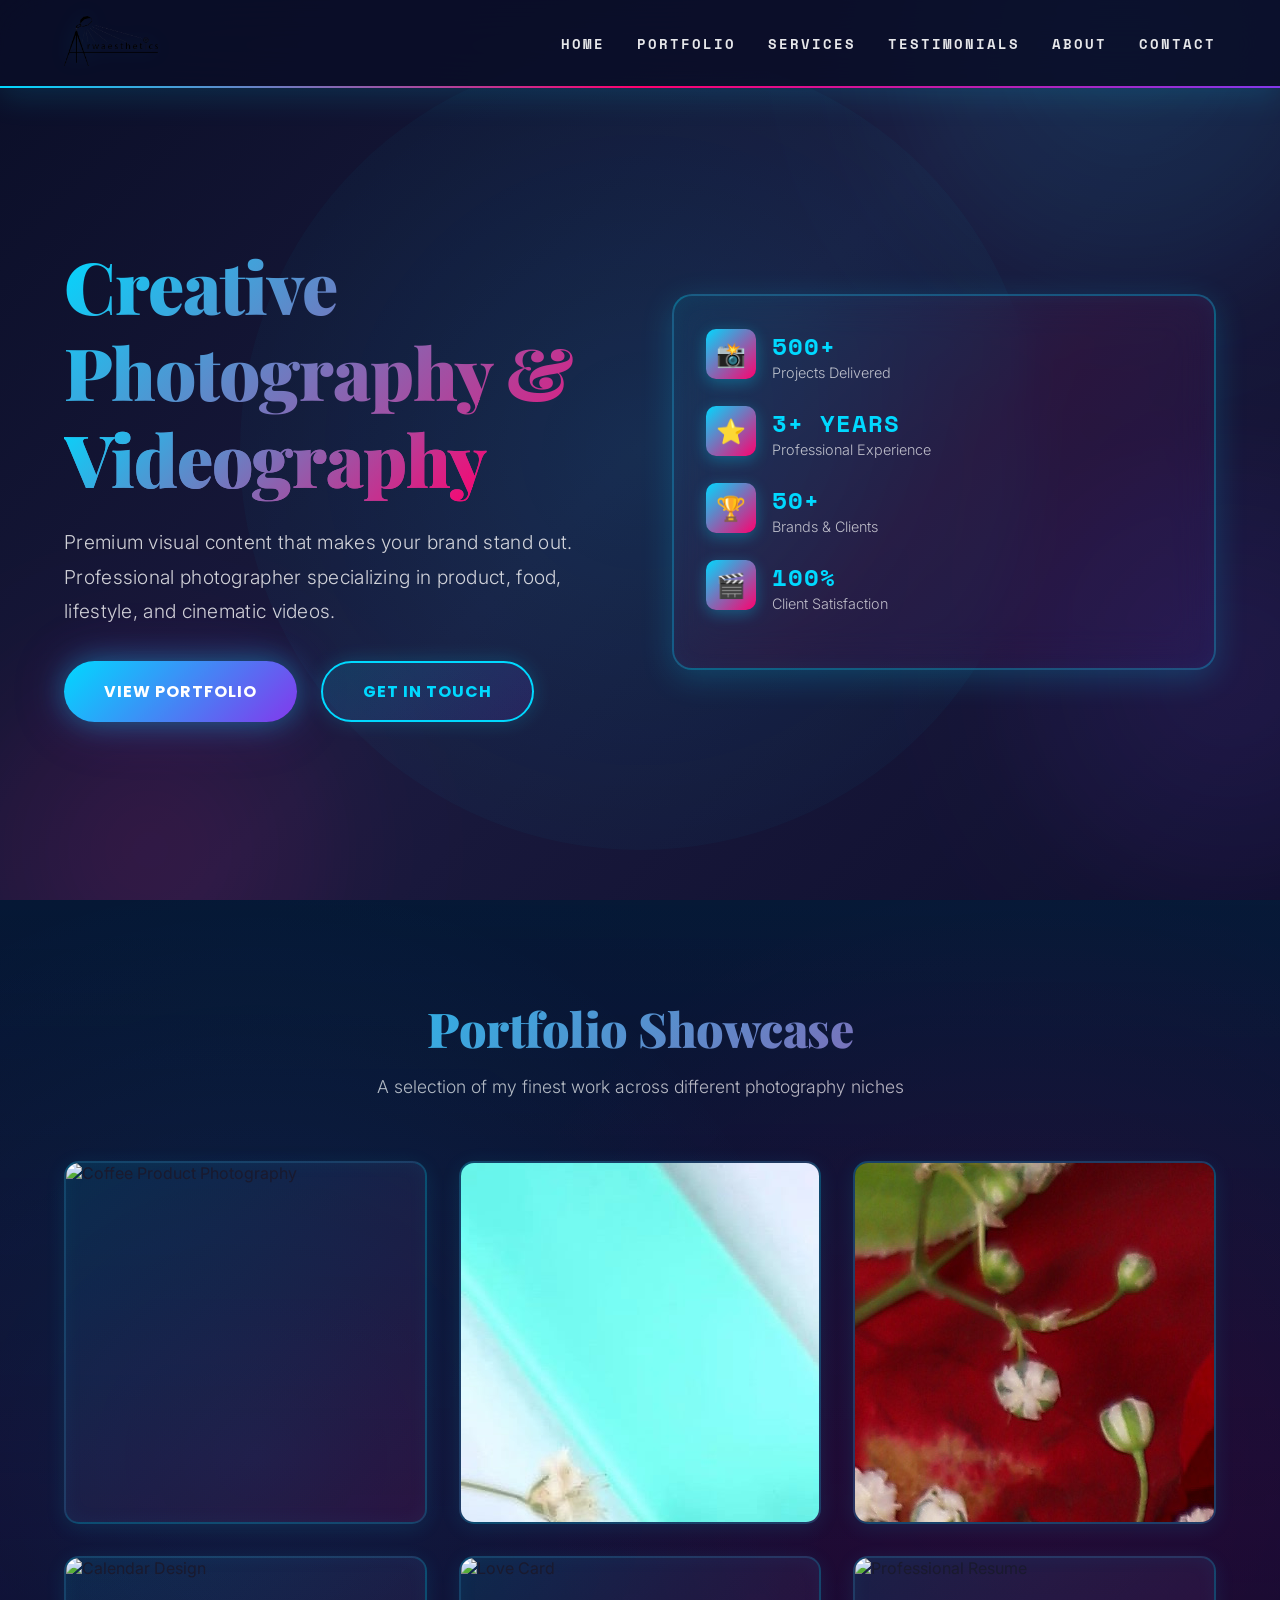
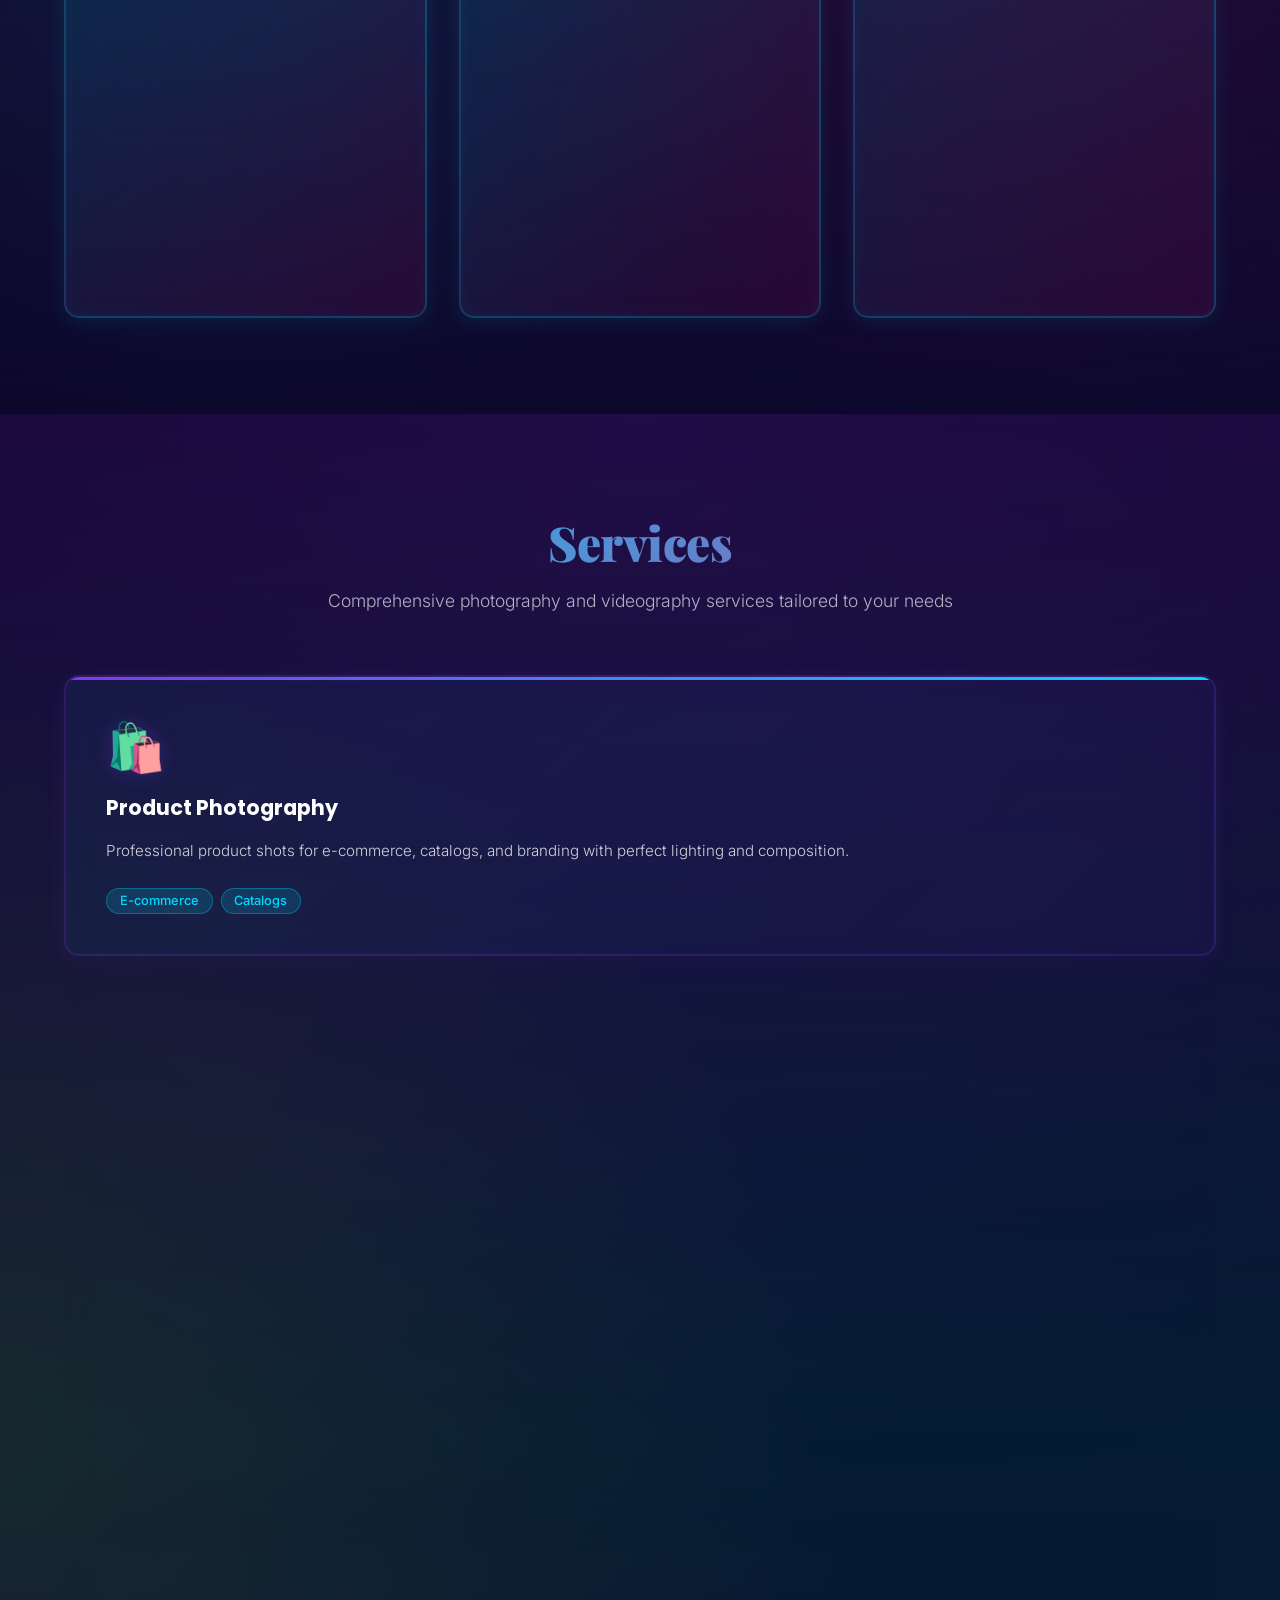
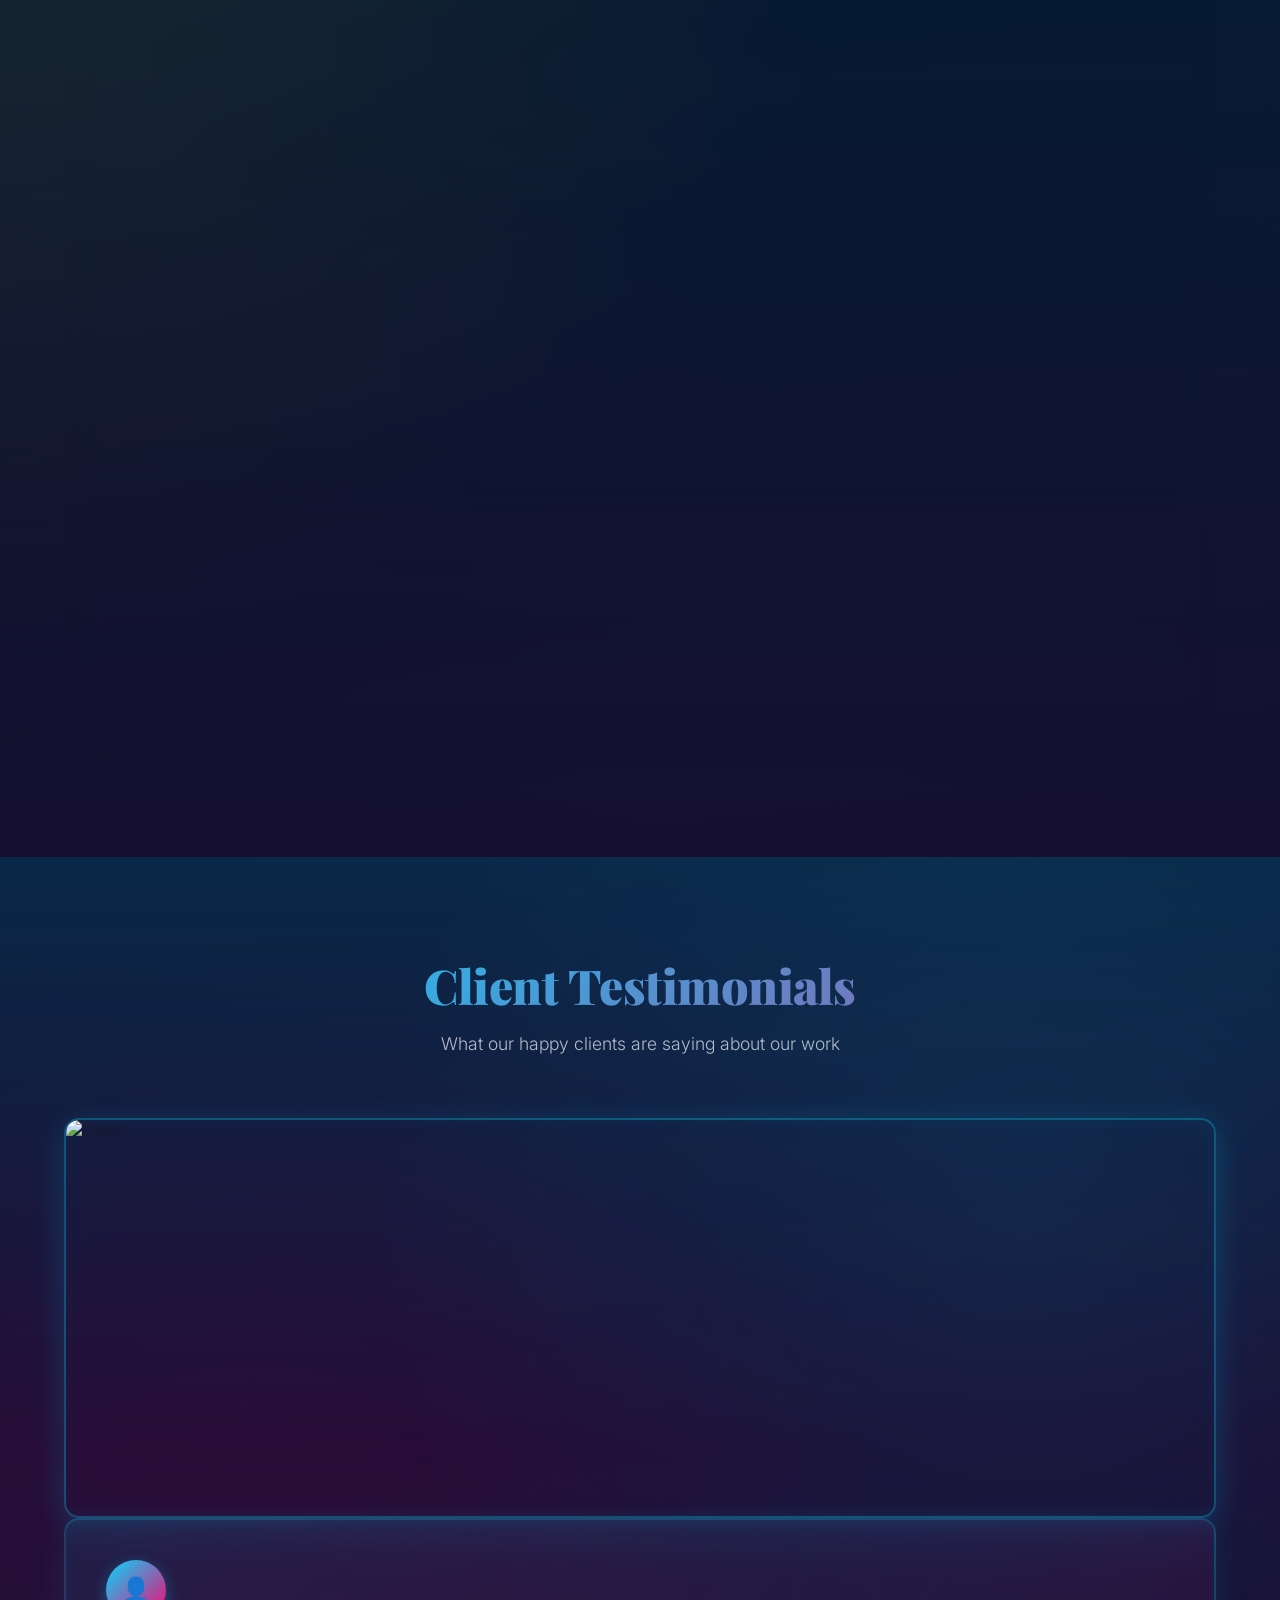
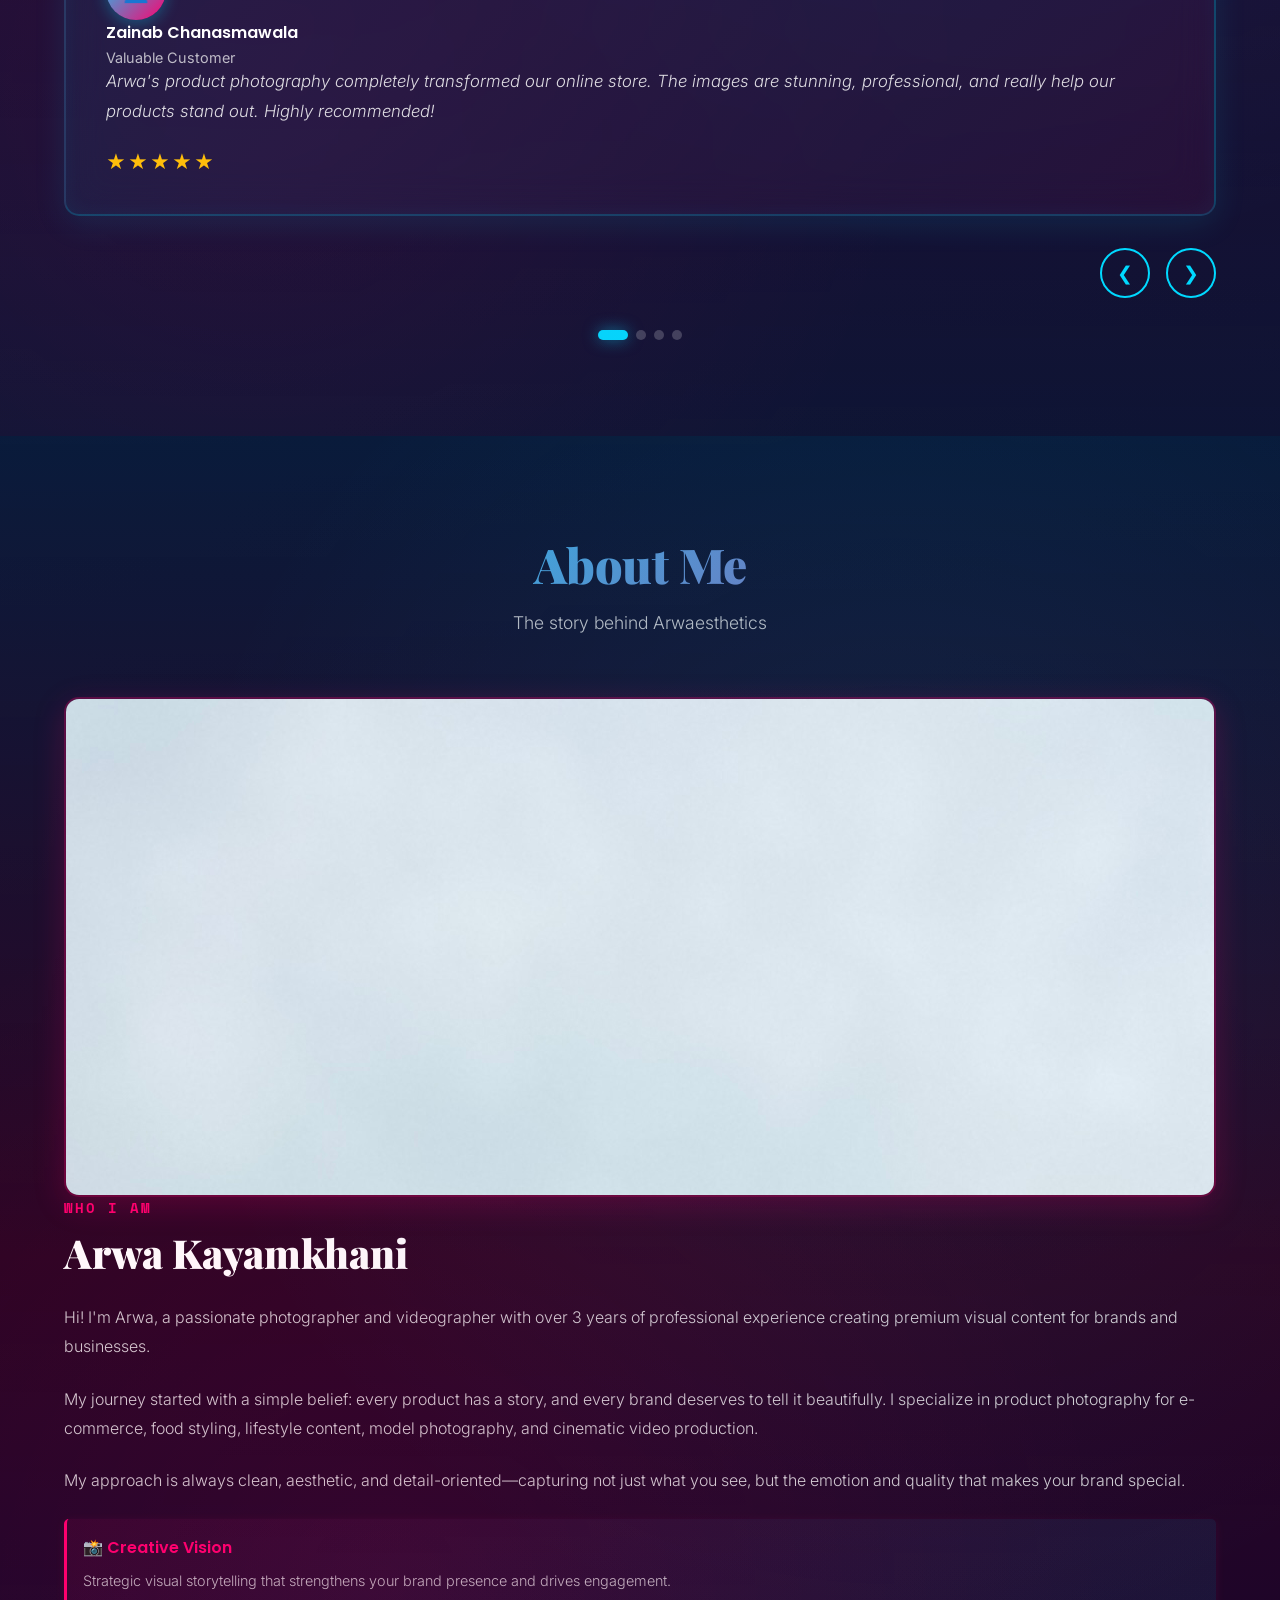
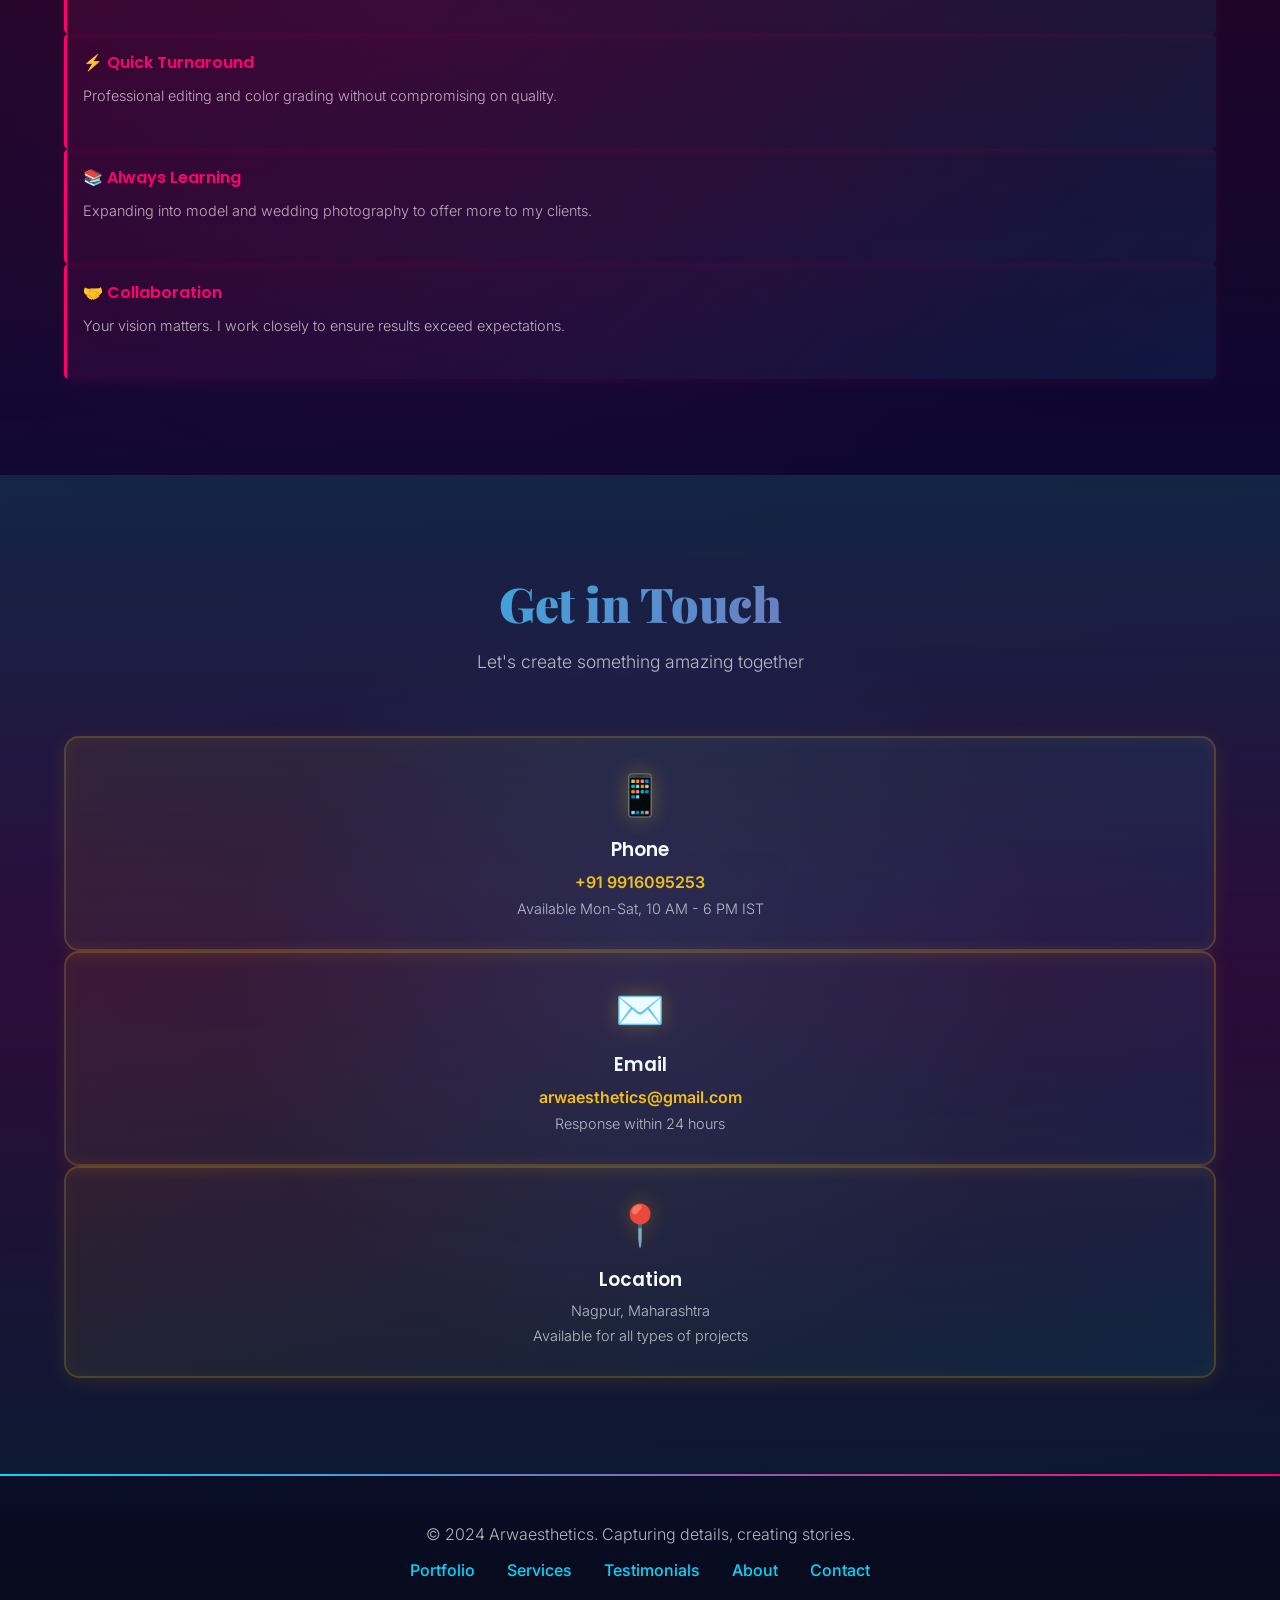
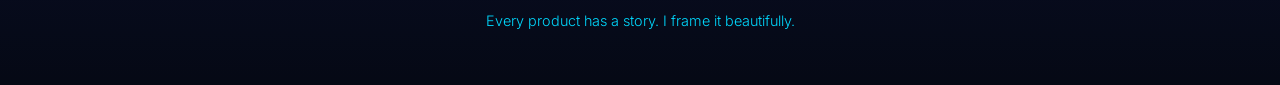
==== index.html @ 02ddb5a1 "new website" ====
<!DOCTYPE html>
<html lang="en">
<head>
    <meta charset="UTF-8">
    <meta name="viewport" content="width=device-width, initial-scale=1.0">
    <title>ARWAESTHETICS - Premium Photography & Videography</title>
    <style>
        @import url('https://fonts.googleapis.com/css2?family=Poppins:wght@300;400;600;700;800;900&family=Playfair+Display:wght@700;900&family=Space+Mono:wght@400;700&family=Inter:wght@300;400;600;700&display=swap');

        * {
            margin: 0;
            padding: 0;
            box-sizing: border-box;
        }

        :root {
            --primary: #00d9ff;
            --secondary: #ff006e;
            --tertiary: #8338ec;
            --accent: #ffbe0b;
            --light-bg: #f8f9fa;
            --light-bg-2: #ffffff;
            --light-border: #e0e0e0;
            --dark-text: #1a1a2e;
            --gray-text: #4a4a6a;
            --glass-light: rgba(255, 255, 255, 0.7);
        }

        body {
            font-family: 'Inter', sans-serif;
            background: linear-gradient(135deg, #0a0e27 0%, #1a1a3e 50%, #0f0f2e 100%);
            color: var(--dark-text);
            overflow-x: hidden;
            position: relative;
        }

        /* Animated Background */
        .animated-bg {
            position: fixed;
            top: 0;
            left: 0;
            width: 100%;
            height: 100%;
            z-index: -1;
            background: linear-gradient(135deg, #0a0e27 0%, #1a1a3e 50%, #0f0f2e 100%);
            overflow: hidden;
        }

        .bg-sphere {
            position: absolute;
            border-radius: 50%;
            opacity: 0.12;
            mix-blend-mode: screen;
            animation: float 25s ease-in-out infinite;
            filter: blur(40px);
        }

        .sphere-1 {
            width: 500px;
            height: 500px;
            top: -200px;
            right: -100px;
            background: radial-gradient(circle, #00d9ff, transparent);
            animation-delay: 0s;
            box-shadow: 0 0 60px rgba(0, 217, 255, 0.4);
        }

        .sphere-2 {
            width: 400px;
            height: 400px;
            bottom: -150px;
            left: -50px;
            background: radial-gradient(circle, #ff006e, transparent);
            animation-delay: 2s;
            box-shadow: 0 0 60px rgba(255, 0, 110, 0.4);
        }

        .sphere-3 {
            width: 450px;
            height: 450px;
            top: 50%;
            right: -175px;
            background: radial-gradient(circle, #8338ec, transparent);
            animation-delay: 4s;
            box-shadow: 0 0 60px rgba(131, 56, 236, 0.4);
        }

        @keyframes float {
            0%, 100% { transform: translate(0, 0) scale(1); }
            25% { transform: translate(50px, -50px) scale(1.1); }
            50% { transform: translate(0, 50px) scale(0.95); }
            75% { transform: translate(-50px, -50px) scale(1.05); }
        }

        /* Navigation */
        nav {
            position: fixed;
            top: 0;
            width: 100%;
            z-index: 1000;
            background: rgba(10, 14, 39, 0.85);
            backdrop-filter: blur(30px);
            border-bottom: 2px solid;
            border-image: linear-gradient(90deg, #00d9ff, #ff006e, #8338ec) 1;
            padding: 1rem 5%;
            display: flex;
            justify-content: space-between;
            align-items: center;
            animation: slideDown 0.8s ease-out;
            box-shadow: 0 8px 32px rgba(0, 217, 255, 0.15);
        }
            animation: slideDown 0.8s ease-out;
            box-shadow: 0 4px 20px rgba(0, 217, 255, 0.1);
        }

        @keyframes slideDown {
            from {
                transform: translateY(-100%);
                opacity: 0;
            }
            to {
                transform: translateY(0);
                opacity: 1;
            }
        }

        .logo img {
            height: 50px;
            cursor: pointer;
            transition: transform 0.3s, filter 0.3s;
            filter: drop-shadow(0 0 10px rgba(0, 217, 255, 0.2));
        }

        .logo img:hover {
            transform: scale(1.05) rotate(2deg);
            filter: drop-shadow(0 0 20px rgba(0, 217, 255, 0.4));
        }

        .nav-links {
            display: flex;
            gap: 2rem;
            list-style: none;
        }

        .nav-links a {
            color: rgba(255, 255, 255, 0.9);
            text-decoration: none;
            font-weight: 600;
            position: relative;
            cursor: pointer;
            transition: all 0.3s;
            text-transform: uppercase;
            font-size: 0.9rem;
            letter-spacing: 2px;
            font-family: 'Space Mono', monospace;
        }

        .nav-links a::before {
            content: '';
            position: absolute;
            bottom: -5px;
            left: 0;
            width: 0;
            height: 2px;
            background: linear-gradient(90deg, #00d9ff, #ff006e);
            transition: width 0.3s;
        }

        .nav-links a:hover::before {
            width: 100%;
        }

        .nav-links a:hover {
            color: #00d9ff;
            text-shadow: 0 0 10px rgba(0, 217, 255, 0.3);
        }

        .nav-links a.active {
            color: #00d9ff;
            text-shadow: 0 0 10px rgba(0, 217, 255, 0.3);
        }

        .nav-toggle {
            display: none;
            background: none;
            border: none;
            color: var(--primary);
            font-size: 1.5rem;
            cursor: pointer;
        }

        /* Hero Section */
        .hero {
            min-height: 100vh;
            display: flex;
            align-items: center;
            justify-content: center;
            padding: 8rem 5% 4rem;
            position: relative;
            overflow: hidden;
        }

        .hero::before {
            content: '';
            position: absolute;
            width: 800px;
            height: 800px;
            background: radial-gradient(circle, rgba(0, 217, 255, 0.1), transparent);
            border-radius: 50%;
            top: 50%;
            left: 50%;
            transform: translate(-50%, -50%);
            animation: pulse 4s ease-in-out infinite;
        }

        @keyframes pulse {
            0%, 100% { transform: translate(-50%, -50%) scale(1); }
            50% { transform: translate(-50%, -50%) scale(1.2); }
        }

        .hero-content {
            max-width: 1200px;
            display: grid;
            grid-template-columns: 1fr 1fr;
            gap: 4rem;
            align-items: center;
            position: relative;
            z-index: 1;
        }

        .hero-text h1 {
            font-size: 4.5rem;
            font-family: 'Playfair Display', serif;
            font-weight: 900;
            line-height: 1.2;
            margin-bottom: 1.5rem;
            color: #ffffff;
            animation: slideInLeft 1s ease-out;
            letter-spacing: -1px;
            background: linear-gradient(135deg, #00d9ff, #ff006e, #8338ec, #ffbe0b);
            background-size: 300% 300%;
            -webkit-background-clip: text;
            -webkit-text-fill-color: transparent;
            animation: slideInLeft 1s ease-out, textGlide 8s ease infinite;
        }

        .hero-text h1 span {
            background: linear-gradient(135deg, #00d9ff, #ff006e, #8338ec, #ffbe0b);
            background-size: 300% 300%;
            -webkit-background-clip: text;
            -webkit-text-fill-color: transparent;
            animation: gradientShift 8s ease infinite;
        }

        @keyframes textGlide {
            0% { background-position: 0% 50%; }
            50% { background-position: 100% 50%; }
            100% { background-position: 0% 50%; }
        }

        @keyframes gradientShift {
            0% { background-position: 0% 50%; }
            50% { background-position: 100% 50%; }
            100% { background-position: 0% 50%; }
        }

        @keyframes slideInLeft {
            from {
                opacity: 0;
                transform: translateX(-50px);
            }
            to {
                opacity: 1;
                transform: translateX(0);
            }
        }

        .hero-text p {
            font-size: 1.2rem;
            font-family: 'Inter', sans-serif;
            font-weight: 300;
            color: rgba(255, 255, 255, 0.8);
            margin-bottom: 2rem;
            line-height: 1.8;
            animation: slideInLeft 1.2s ease-out;
            letter-spacing: 0.3px;
        }

        .cta-buttons {
            display: flex;
            gap: 1.5rem;
            animation: slideInLeft 1.4s ease-out;
        }

        .btn {
            padding: 1rem 2.5rem;
            border: none;
            border-radius: 50px;
            font-size: 1rem;
            font-weight: 700;
            cursor: pointer;
            transition: all 0.3s cubic-bezier(0.4, 0, 0.2, 1);
            text-transform: uppercase;
            letter-spacing: 1px;
            position: relative;
            overflow: hidden;
            font-family: 'Poppins', sans-serif;
        }

        .btn-primary {
            background: linear-gradient(135deg, #00d9ff, #8338ec);
            color: #fff;
            box-shadow: 0 0 30px rgba(0, 217, 255, 0.4), 0 0 60px rgba(131, 56, 236, 0.2);
        }

        .btn-primary:hover {
            transform: translateY(-3px) scale(1.05);
            box-shadow: 0 0 50px rgba(0, 217, 255, 0.6), 0 0 100px rgba(131, 56, 236, 0.4);
        }

        .btn-secondary {
            background: linear-gradient(135deg, rgba(0, 217, 255, 0.15), rgba(131, 56, 236, 0.15));
            color: #00d9ff;
            border: 2px solid #00d9ff;
            box-shadow: 0 0 20px rgba(0, 217, 255, 0.2);
        }

        .btn-secondary:hover {
            background: #00d9ff;
            color: #0a0e27;
            transform: translateY(-3px) scale(1.05);
            box-shadow: 0 0 50px rgba(0, 217, 255, 0.6);
        }
        }

        .hero-visual {
            position: relative;
            animation: slideInRight 1s ease-out;
        }

        @keyframes slideInRight {
            from {
                opacity: 0;
                transform: translateX(50px);
            }
            to {
                opacity: 1;
                transform: translateX(0);
            }
        }

        .hero-card {
            background: linear-gradient(135deg, rgba(0, 217, 255, 0.08), rgba(255, 0, 110, 0.08), rgba(131, 56, 236, 0.08));
            border: 2px solid rgba(0, 217, 255, 0.3);
            border-radius: 20px;
            padding: 2rem;
            backdrop-filter: blur(20px);
            position: relative;
            overflow: hidden;
            box-shadow: 0 8px 32px rgba(0, 217, 255, 0.2), inset 0 0 20px rgba(0, 217, 255, 0.05);
            animation: pulse 4s ease-in-out infinite;
        }

        @keyframes pulse {
            0%, 100% { 
                box-shadow: 0 8px 32px rgba(0, 217, 255, 0.2), inset 0 0 20px rgba(0, 217, 255, 0.05);
            }
            50% { 
                box-shadow: 0 8px 32px rgba(0, 217, 255, 0.35), inset 0 0 30px rgba(0, 217, 255, 0.1);
            }
        }

        .hero-card::before {
            content: '';
            position: absolute;
            top: 0;
            left: -100%;
            width: 100%;
            height: 100%;
            background: linear-gradient(90deg, transparent, rgba(0, 217, 255, 0.3), transparent);
            animation: shimmer 3s infinite;
        }

        @keyframes shimmer {
            0% { left: -100%; }
            100% { left: 100%; }
        }

        .stat-box {
            display: flex;
            align-items: center;
            gap: 1rem;
            margin-bottom: 1.5rem;
            animation: slideIn 0.8s ease-out backwards;
        }

        .stat-box:nth-child(1) { animation-delay: 0.2s; }
        .stat-box:nth-child(2) { animation-delay: 0.4s; }
        .stat-box:nth-child(3) { animation-delay: 0.6s; }
        .stat-box:nth-child(4) { animation-delay: 0.8s; }

        @keyframes slideIn {
            from {
                opacity: 0;
                transform: translateX(-20px);
            }
            to {
                opacity: 1;
                transform: translateX(0);
            }
        }

        .stat-icon {
            width: 50px;
            height: 50px;
            border-radius: 10px;
            background: linear-gradient(135deg, #00d9ff, #ff006e);
            display: flex;
            align-items: center;
            justify-content: center;
            font-size: 1.5rem;
            flex-shrink: 0;
            box-shadow: 0 4px 15px rgba(0, 217, 255, 0.3);
            animation: iconFloat 3s ease-in-out infinite;
        }

        @keyframes iconFloat {
            0%, 100% { transform: translateY(0) rotate(0deg); }
            50% { transform: translateY(-8px) rotate(5deg); }
        }

        .stat-text h3 {
            color: #00d9ff;
            font-size: 1.5rem;
            font-family: 'Space Mono', monospace;
            font-weight: 700;
            text-transform: uppercase;
            letter-spacing: 1px;
        }

        .stat-text p {
            color: rgba(255, 255, 255, 0.7);
            font-size: 0.9rem;
            font-family: 'Inter', sans-serif;
            font-weight: 300;
        }

        /* Sections */
        section {
            padding: 6rem 5%;
            position: relative;
        }

        .section-title {
            text-align: center;
            margin-bottom: 4rem;
            animation: slideIn 0.8s ease-out;
        }

        .section-title h2 {
            font-size: 3rem;
            margin-bottom: 1rem;
            color: #ffffff;
            font-family: 'Playfair Display', serif;
            font-weight: 900;
            background: linear-gradient(135deg, #00d9ff, #ff006e, #8338ec);
            background-size: 300% 300%;
            -webkit-background-clip: text;
            -webkit-text-fill-color: transparent;
            animation: gradientShift 8s ease infinite;
            letter-spacing: -0.5px;
        }

        .section-title p {
            font-size: 1.1rem;
            color: rgba(255, 255, 255, 0.7);
            font-weight: 300;
        }

        /* Portfolio */
        #portfolio {
            background: linear-gradient(180deg, rgba(0, 30, 60, 0.6) 0%, rgba(20, 10, 50, 0.8) 50%, rgba(10, 0, 40, 0.6) 100%);
            position: relative;
        }

        #portfolio::before {
            content: '';
            position: absolute;
            top: 0;
            left: 0;
            right: 0;
            bottom: 0;
            background: 
                radial-gradient(circle at 20% 50%, rgba(0, 217, 255, 0.08) 0%, transparent 50%),
                radial-gradient(circle at 80% 50%, rgba(255, 0, 110, 0.08) 0%, transparent 50%);
            pointer-events: none;
        }

        .portfolio-grid {
            display: grid;
            grid-template-columns: repeat(auto-fit, minmax(300px, 1fr));
            gap: 2rem;
            max-width: 1400px;
            margin: 0 auto;
        }

        .portfolio-item {
            position: relative;
            overflow: hidden;
            border-radius: 15px;
            aspect-ratio: 1;
            cursor: pointer;
            background: linear-gradient(135deg, rgba(0, 217, 255, 0.1), rgba(255, 0, 110, 0.1));
            border: 2px solid rgba(0, 217, 255, 0.2);
            animation: scaleIn 0.8s ease-out backwards;
            box-shadow: 0 4px 20px rgba(0, 217, 255, 0.1), inset 0 0 20px rgba(0, 217, 255, 0.05);
            transition: all 0.3s cubic-bezier(0.4, 0, 0.2, 1);
        }

        .portfolio-item:nth-child(1) { animation-delay: 0s; }
        .portfolio-item:nth-child(2) { animation-delay: 0.1s; }
        .portfolio-item:nth-child(3) { animation-delay: 0.2s; }
        .portfolio-item:nth-child(4) { animation-delay: 0.3s; }
        .portfolio-item:nth-child(5) { animation-delay: 0.4s; }
        .portfolio-item:nth-child(6) { animation-delay: 0.5s; }

        @keyframes scaleIn {
            from {
                opacity: 0;
                transform: scale(0.8);
            }
            to {
                opacity: 1;
                transform: scale(1);
            }
        }

        .portfolio-item:hover {
            border-color: #00d9ff;
            box-shadow: 0 12px 40px rgba(0, 217, 255, 0.4), inset 0 0 20px rgba(0, 217, 255, 0.1);
            transform: translateY(-8px) scale(1.02);
        }

        .portfolio-overlay {
            position: absolute;
            inset: 0;
            background: linear-gradient(135deg, rgba(0, 217, 255, 0.2), rgba(255, 0, 110, 0.2));
            backdrop-filter: blur(0px);
            display: flex;
            align-items: flex-end;
            padding: 1.5rem;
            transform: translateY(100%);
            transition: all 0.4s cubic-bezier(0.4, 0, 0.2, 1);
        }

        .portfolio-item:hover .portfolio-overlay {
            transform: translateY(0);
            backdrop-filter: blur(15px);
        }

        .portfolio-info h3 {
            color: #00d9ff;
            margin-bottom: 0.5rem;
            font-family: 'Playfair Display', serif;
            font-size: 1.3rem;
        }

        .portfolio-info p {
            color: rgba(255, 255, 255, 0.9);
            font-size: 0.9rem;
            font-weight: 300;
        }

        /* Services */
        #services {
            background: linear-gradient(180deg, rgba(30, 0, 60, 0.6) 0%, rgba(0, 30, 50, 0.8) 50%, rgba(20, 10, 40, 0.6) 100%);
            position: relative;
        }

        #services::before {
            content: '';
            position: absolute;
            top: 0;
            left: 0;
            right: 0;
            bottom: 0;
            background: 
                radial-gradient(circle at 50% 0%, rgba(131, 56, 236, 0.08) 0%, transparent 50%),
                radial-gradient(circle at 0% 50%, rgba(255, 190, 11, 0.08) 0%, transparent 50%);
            pointer-events: none;
        }

        .service-card {
            background: linear-gradient(135deg, rgba(0, 217, 255, 0.05), rgba(131, 56, 236, 0.05));
            border: 2px solid rgba(131, 56, 236, 0.2);
            border-radius: 15px;
            padding: 2.5rem;
            backdrop-filter: blur(15px);
            position: relative;
            overflow: hidden;
            animation: slideUp 0.8s ease-out backwards;
            transition: all 0.3s cubic-bezier(0.4, 0, 0.2, 1);
            box-shadow: 0 4px 20px rgba(131, 56, 236, 0.1), inset 0 0 20px rgba(131, 56, 236, 0.05);
        }

        .service-card:nth-child(1) { animation-delay: 0s; }
        .service-card:nth-child(2) { animation-delay: 0.1s; }
        .service-card:nth-child(3) { animation-delay: 0.2s; }
        .service-card:nth-child(4) { animation-delay: 0.3s; }
        .service-card:nth-child(5) { animation-delay: 0.4s; }
        .service-card:nth-child(6) { animation-delay: 0.5s; }

        @keyframes slideUp {
            from {
                opacity: 0;
                transform: translateY(30px);
            }
            to {
                opacity: 1;
                transform: translateY(0);
            }
        }

        .service-card::before {
            content: '';
            position: absolute;
            top: 0;
            left: 0;
            right: 0;
            height: 3px;
            background: linear-gradient(90deg, #8338ec, #00d9ff, #ff006e, #ffbe0b);
            background-size: 300% 300%;
            animation: gradientMove 8s ease infinite;
        }

        @keyframes gradientMove {
            0% { background-position: 0% 50%; }
            50% { background-position: 100% 50%; }
            100% { background-position: 0% 50%; }
        }

        .service-card:hover {
            border-color: #8338ec;
            box-shadow: 0 12px 40px rgba(131, 56, 236, 0.3), inset 0 0 30px rgba(131, 56, 236, 0.1);
            transform: translateY(-8px) translateX(0);
        }

        .service-icon {
            font-size: 3rem;
            margin-bottom: 1rem;
            animation: float 3s ease-in-out infinite;
            text-shadow: 0 0 20px rgba(131, 56, 236, 0.3);
        }

        .service-card:nth-child(1) .service-icon { animation-delay: 0s; }
        .service-card:nth-child(2) .service-icon { animation-delay: 0.5s; }
        .service-card:nth-child(3) .service-icon { animation-delay: 1s; }
        .service-card:nth-child(4) .service-icon { animation-delay: 1.5s; }
        .service-card:nth-child(5) .service-icon { animation-delay: 2s; }
        .service-card:nth-child(6) .service-icon { animation-delay: 2.5s; }

        @keyframes float {
            0%, 100% { transform: translateY(0); }
            50% { transform: translateY(-10px); }
        }

        .service-card h3 {
            color: #ffffff;
            margin-bottom: 1rem;
            font-size: 1.3rem;
            font-family: 'Poppins', sans-serif;
            font-weight: 700;
        }

        .service-card p {
            color: rgba(255, 255, 255, 0.8);
            line-height: 1.6;
            margin-bottom: 1.5rem;
            font-size: 0.95rem;
            font-weight: 300;
        }

        .service-tags {
            display: flex;
            flex-wrap: wrap;
            gap: 0.5rem;
        }

        .tag {
            background: rgba(0, 217, 255, 0.15);
            color: #00d9ff;
            padding: 0.3rem 0.8rem;
            border-radius: 20px;
            font-size: 0.8rem;
            border: 1px solid rgba(0, 217, 255, 0.3);
            font-weight: 500;
        }

        /* Testimonials */
        #testimonials {
            background: linear-gradient(180deg, rgba(0, 50, 80, 0.6) 0%, rgba(30, 10, 50, 0.8) 50%, rgba(10, 20, 50, 0.6) 100%);
            position: relative;
        }

        #testimonials::before {
            content: '';
            position: absolute;
            top: 0;
            left: 0;
            right: 0;
            bottom: 0;
            background: 
                radial-gradient(circle at 80% 30%, rgba(0, 217, 255, 0.08) 0%, transparent 50%),
                radial-gradient(circle at 20% 70%, rgba(255, 0, 110, 0.08) 0%, transparent 50%);
            pointer-events: none;
        }

        .testimonials-image {
            position: relative;
            height: 400px;
            border-radius: 15px;
            overflow: hidden;
            animation: slideInLeft 1s ease-out;
            border: 2px solid rgba(0, 217, 255, 0.3);
            box-shadow: 0 8px 32px rgba(0, 217, 255, 0.2), inset 0 0 20px rgba(0, 217, 255, 0.05);
        }

        .testimonial-card {
            background: linear-gradient(135deg, rgba(0, 217, 255, 0.08), rgba(255, 0, 110, 0.08));
            border: 2px solid rgba(0, 217, 255, 0.2);
            border-radius: 15px;
            padding: 2.5rem;
            backdrop-filter: blur(20px);
            box-shadow: 0 8px 32px rgba(0, 217, 255, 0.1), inset 0 0 20px rgba(0, 217, 255, 0.05);
            transition: all 0.5s cubic-bezier(0.4, 0, 0.2, 1);
            opacity: 1;
            transform: translateX(0);
        }

        .testimonial-avatar {
            width: 60px;
            height: 60px;
            border-radius: 50%;
            background: linear-gradient(135deg, #00d9ff, #ff006e);
            display: flex;
            align-items: center;
            justify-content: center;
            color: #fff;
            font-size: 1.5rem;
            box-shadow: 0 4px 15px rgba(0, 217, 255, 0.3);
        }

        .testimonial-info h4 {
            color: #ffffff;
            margin-bottom: 0.25rem;
            font-family: 'Poppins', sans-serif;
            font-weight: 600;
        }

        .testimonial-info p {
            color: rgba(255, 255, 255, 0.7);
            font-size: 0.9rem;
        }

        .testimonial-text {
            color: rgba(255, 255, 255, 0.85);
            line-height: 1.8;
            margin-bottom: 1.5rem;
            font-style: italic;
            font-size: 1.05rem;
            font-weight: 300;
        }

        .testimonial-rating {
            color: #ffbe0b;
            font-size: 1.2rem;
            letter-spacing: 2px;
        }

        .slider-controls {
            display: flex;
            gap: 1rem;
            justify-content: flex-end;
            margin-top: 2rem;
        }

        .slider-btn {
            width: 50px;
            height: 50px;
            border-radius: 50%;
            border: 2px solid #00d9ff;
            background: transparent;
            color: #00d9ff;
            cursor: pointer;
            font-size: 1.2rem;
            transition: all 0.3s cubic-bezier(0.4, 0, 0.2, 1);
            display: flex;
            align-items: center;
            justify-content: center;
        }

        .slider-btn:hover {
            background: #00d9ff;
            color: #0a0e27;
            transform: scale(1.1);
            box-shadow: 0 0 20px rgba(0, 217, 255, 0.5);
        }

        .slider-btn:active {
            transform: scale(0.95);
        }

        .slider-dots {
            display: flex;
            gap: 0.5rem;
            justify-content: center;
            margin-top: 2rem;
        }

        .dot {
            width: 10px;
            height: 10px;
            border-radius: 50%;
            background: rgba(255, 255, 255, 0.2);
            cursor: pointer;
            transition: all 0.3s;
            border: 2px solid transparent;
        }

        .dot.active {
            background: #00d9ff;
            width: 30px;
            border-radius: 5px;
            box-shadow: 0 0 15px rgba(0, 217, 255, 0.5);
        }

        /* About */
        #about {
            background: linear-gradient(180deg, rgba(0, 30, 60, 0.6) 0%, rgba(50, 0, 30, 0.8) 50%, rgba(10, 0, 50, 0.6) 100%);
            position: relative;
        }

        #about::before {
            content: '';
            position: absolute;
            top: 0;
            left: 0;
            right: 0;
            bottom: 0;
            background: 
                radial-gradient(circle at 30% 70%, rgba(255, 0, 110, 0.08) 0%, transparent 50%),
                radial-gradient(circle at 70% 30%, rgba(0, 217, 255, 0.08) 0%, transparent 50%);
            pointer-events: none;
        }

        .about-image {
            position: relative;
            height: 500px;
            border-radius: 15px;
            overflow: hidden;
            border: 2px solid rgba(255, 0, 110, 0.3);
            animation: slideInLeft 1s ease-out;
            box-shadow: 0 8px 32px rgba(255, 0, 110, 0.2), inset 0 0 20px rgba(255, 0, 110, 0.05);
        }

        .about-text h3 {
            color: #ff006e;
            margin-bottom: 0.5rem;
            text-transform: uppercase;
            letter-spacing: 2px;
            font-size: 0.9rem;
            font-family: 'Space Mono', monospace;
            font-weight: 700;
        }

        .about-text h2 {
            font-size: 2.5rem;
            margin-bottom: 1.5rem;
            color: #ffffff;
            font-family: 'Playfair Display', serif;
            font-weight: 900;
        }

        .about-text p {
            color: rgba(255, 255, 255, 0.8);
            line-height: 1.8;
            margin-bottom: 1.5rem;
            font-weight: 300;
        }

        .highlight {
            background: linear-gradient(135deg, rgba(255, 0, 110, 0.08), rgba(0, 217, 255, 0.08));
            border-left: 3px solid #ff006e;
            padding: 1rem;
            border-radius: 5px;
            transition: all 0.3s;
            box-shadow: 0 2px 10px rgba(255, 0, 110, 0.1);
        }

        .highlight:hover {
            background: linear-gradient(135deg, rgba(255, 0, 110, 0.12), rgba(0, 217, 255, 0.12));
            transform: translateX(5px);
            box-shadow: 0 4px 15px rgba(255, 0, 110, 0.2);
        }

        .highlight h4 {
            color: #ff006e;
            margin-bottom: 0.5rem;
            font-family: 'Poppins', sans-serif;
            font-weight: 600;
        }

        .highlight p {
            color: rgba(255, 255, 255, 0.7);
            font-size: 0.9rem;
            font-weight: 300;
        }

        /* Contact */
        #contact {
            background: linear-gradient(180deg, rgba(20, 50, 80, 0.6) 0%, rgba(50, 10, 60, 0.8) 50%, rgba(10, 30, 50, 0.6) 100%);
            position: relative;
        }

        #contact::before {
            content: '';
            position: absolute;
            top: 0;
            left: 0;
            right: 0;
            bottom: 0;
            background: 
                radial-gradient(circle at 50% 50%, rgba(0, 217, 255, 0.08) 0%, transparent 50%);
            pointer-events: none;
        }

        .contact-card {
            background: linear-gradient(135deg, rgba(255, 190, 11, 0.08), rgba(0, 217, 255, 0.08));
            border: 2px solid rgba(255, 190, 11, 0.2);
            border-radius: 15px;
            padding: 2rem;
            text-align: center;
            animation: slideUp 0.8s ease-out backwards;
            transition: all 0.3s cubic-bezier(0.4, 0, 0.2, 1);
            box-shadow: 0 4px 20px rgba(255, 190, 11, 0.1), inset 0 0 20px rgba(255, 190, 11, 0.05);
        }

        .contact-card:nth-child(1) { animation-delay: 0s; }
        .contact-card:nth-child(2) { animation-delay: 0.1s; }
        .contact-card:nth-child(3) { animation-delay: 0.2s; }

        .contact-card:hover {
            border-color: #ffbe0b;
            box-shadow: 0 12px 40px rgba(255, 190, 11, 0.3), inset 0 0 30px rgba(255, 190, 11, 0.1);
            transform: translateY(-8px);
        }

        .contact-icon {
            font-size: 2.5rem;
            margin-bottom: 1rem;
            animation: bounce 2s ease-in-out infinite;
            text-shadow: 0 0 20px rgba(255, 190, 11, 0.3);
        }

        .contact-card:nth-child(1) .contact-icon { animation-delay: 0s; }
        .contact-card:nth-child(2) .contact-icon { animation-delay: 0.3s; }
        .contact-card:nth-child(3) .contact-icon { animation-delay: 0.6s; }

        @keyframes bounce {
            0%, 100% { transform: translateY(0); }
            50% { transform: translateY(-10px); }
        }

        .contact-card h3 {
            color: #ffffff;
            margin-bottom: 0.5rem;
            font-family: 'Poppins', sans-serif;
            font-weight: 600;
        }

        .contact-card a {
            color: #ffbe0b;
            text-decoration: none;
            font-weight: 600;
            transition: all 0.3s;
        }

        .contact-card a:hover {
            color: #00d9ff;
            text-shadow: 0 0 10px rgba(0, 217, 255, 0.3);
        }

        .contact-card p {
            color: rgba(255, 255, 255, 0.7);
            font-size: 0.9rem;
            margin-top: 0.5rem;
            font-weight: 300;
        }

        /* Footer */
        footer {
            background: linear-gradient(180deg, rgba(10, 14, 39, 0.95), rgba(5, 9, 20, 0.98));
            border-top: 2px solid;
            border-image: linear-gradient(90deg, #00d9ff, #ff006e) 1;
            padding: 3rem 5%;
            text-align: center;
            color: rgba(255, 255, 255, 0.7);
        }

        footer p {
            margin-bottom: 0.5rem;
            font-weight: 300;
        }

        .footer-links {
            display: flex;
            gap: 2rem;
            justify-content: center;
            margin: 1rem 0;
            flex-wrap: wrap;
        }

        .footer-links a {
            color: #00d9ff;
            text-decoration: none;
            transition: all 0.3s;
            font-weight: 500;
        }

        .footer-links a:hover {
            color: #ff006e;
            text-shadow: 0 0 10px rgba(255, 0, 110, 0.3);
        }

        /* Responsive */
        @media (max-width: 768px) {
            .nav-links {
                display: none;
            }

            .nav-toggle {
                display: block;
            }

            .hero-content {
                grid-template-columns: 1fr;
            }

            .hero-text h1 {
                font-size: 2.5rem;
            }

            .cta-buttons {
                flex-direction: column;
            }

            .about-content {
                grid-template-columns: 1fr;
            }

            .about-image {
                height: 300px;
            }

            .testimonials-slider {
                grid-template-columns: 1fr;
            }

            .testimonials-image {
                height: 300px;
            }

            .section-title h2 {
                font-size: 2rem;
            }

            .portfolio-grid,
            .services-grid {
                grid-template-columns: 1fr;
            }

            .about-highlights {
                grid-template-columns: 1fr;
            }
        }
    </style>
</head>
<body>
    <div class="animated-bg">
        <div class="bg-sphere sphere-1"></div>
        <div class="bg-sphere sphere-2"></div>
        <div class="bg-sphere sphere-3"></div>
    </div>

    <!-- Navigation -->
    <nav>
        <div class="logo" onclick="scrollToSection('home')">
            <img src="logo.png" alt="ARWAESTHETICS">
        </div>
        <ul class="nav-links">
            <li><a onclick="scrollToSection('home')" class="nav-link active">Home</a></li>
            <li><a onclick="scrollToSection('portfolio')" class="nav-link">Portfolio</a></li>
            <li><a onclick="scrollToSection('services')" class="nav-link">Services</a></li>
            <li><a onclick="scrollToSection('testimonials')" class="nav-link">Testimonials</a></li>
            <li><a onclick="scrollToSection('about')" class="nav-link">About</a></li>
            <li><a onclick="scrollToSection('contact')" class="nav-link">Contact</a></li>
        </ul>
        <button class="nav-toggle">☰</button>
    </nav>

    <!-- Hero Section -->
    <section class="hero" id="home">
        <div class="hero-content">
            <div class="hero-text">
                <h1>Creative Photography & <span>Videography</span></h1>
                <p>Premium visual content that makes your brand stand out. Professional photographer specializing in product, food, lifestyle, and cinematic videos.</p>
                <div class="cta-buttons">
                    <button class="btn btn-primary" onclick="scrollToSection('portfolio')">View Portfolio</button>
                    <button class="btn btn-secondary" onclick="scrollToSection('contact')">Get in Touch</button>
                </div>
            </div>
            <div class="hero-visual">
                <div class="hero-card">
                    <div class="stat-box">
                        <div class="stat-icon">📸</div>
                        <div class="stat-text">
                            <h3>500+</h3>
                            <p>Projects Delivered</p>
                        </div>
                    </div>
                    <div class="stat-box">
                        <div class="stat-icon">⭐</div>
                        <div class="stat-text">
                            <h3>3+ Years</h3>
                            <p>Professional Experience</p>
                        </div>
                    </div>
                    <div class="stat-box">
                        <div class="stat-icon">🏆</div>
                        <div class="stat-text">
                            <h3>50+</h3>
                            <p>Brands & Clients</p>
                        </div>
                    </div>
                    <div class="stat-box">
                        <div class="stat-icon">🎬</div>
                        <div class="stat-text">
                            <h3>100%</h3>
                            <p>Client Satisfaction</p>
                        </div>
                    </div>
                </div>
            </div>
        </div>
    </section>

    <!-- Portfolio Section -->
    <section id="portfolio">
        <div class="section-title">
            <h2>Portfolio Showcase</h2>
            <p>A selection of my finest work across different photography niches</p>
        </div>
        <div class="portfolio-grid">
            <div class="portfolio-item">
                <img src="coffee.jpg" alt="Coffee Product Photography">
                <div class="portfolio-overlay">
                    <div class="portfolio-info">
                        <h3>Coffee Aesthetics</h3>
                        <p>Product Photography</p>
                    </div>
                </div>
            </div>
            <div class="portfolio-item">
                <img src="watch.PNG" alt="Watch Lifestyle">
                <div class="portfolio-overlay">
                    <div class="portfolio-info">
                        <h3>Premium Watch</h3>
                        <p>Lifestyle Photography</p>
                    </div>
                </div>
            </div>
            <div class="portfolio-item">
                <img src="wish card.jpg" alt="Stationery Flatlay">
                <div class="portfolio-overlay">
                    <div class="portfolio-info">
                        <h3>Special Occasion Cards</h3>
                        <p>Product Photography</p>
                    </div>
                </div>
            </div>
            <div class="portfolio-item">
                <img src="calendar.jpg" alt="Calendar Design">
                <div class="portfolio-overlay">
                    <div class="portfolio-info">
                        <h3>Calendar Design</h3>
                        <p>Creative Direction</p>
                    </div>
                </div>
            </div>
            <div class="portfolio-item">
                <img src="assets/images/1740384034104__1_.jpg" alt="Love Card">
                <div class="portfolio-overlay">
                    <div class="portfolio-info">
                        <h3>Love Card Concept</h3>
                        <p>Creative Photography</p>
                    </div>
                </div>
            </div>
            <div class="portfolio-item">
                <img src="assets/images/WhatsApp_Image_2026-05-11_at_12_12_48_PM.jpeg" alt="Professional Resume">
                <div class="portfolio-overlay">
                    <div class="portfolio-info">
                        <h3>Professional Portfolio</h3>
                        <p>Branding & Design</p>
                    </div>
                </div>
            </div>
        </div>
    </section>

    <!-- Services Section -->
    <section id="services">
        <div class="section-title">
            <h2>Services</h2>
            <p>Comprehensive photography and videography services tailored to your needs</p>
        </div>
        <div class="services-grid">
            <div class="service-card">
                <div class="service-icon">🛍️</div>
                <h3>Product Photography</h3>
                <p>Professional product shots for e-commerce, catalogs, and branding with perfect lighting and composition.</p>
                <div class="service-tags">
                    <span class="tag">E-commerce</span>
                    <span class="tag">Catalogs</span>
                </div>
            </div>
            <div class="service-card">
                <div class="service-icon">🍽️</div>
                <h3>Food Photography</h3>
                <p>Beautifully styled food content that makes your products irresistible on social media and menus.</p>
                <div class="service-tags">
                    <span class="tag">Social Media</span>
                    <span class="tag">Restaurant</span>
                </div>
            </div>
            <div class="service-card">
                <div class="service-icon">✨</div>
                <h3>Lifestyle Photography</h3>
                <p>Authentic lifestyle moments that tell your brand story and connect with your audience emotionally.</p>
                <div class="service-tags">
                    <span class="tag">Branding</span>
                    <span class="tag">Campaigns</span>
                </div>
            </div>
            <div class="service-card">
                <div class="service-icon">👁️</div>
                <h3>Model & Portrait</h3>
                <p>Professional portrait and model photography with cinematic lighting and creative direction.</p>
                <div class="service-tags">
                    <span class="tag">Fashion</span>
                    <span class="tag">Editorials</span>
                </div>
            </div>
            <div class="service-card">
                <div class="service-icon">🤰</div>
                <h3>Maternity & Newborn</h3>
                <p>Tender, beautiful maternity and newborn photography capturing precious early moments.</p>
                <div class="service-tags">
                    <span class="tag">Family</span>
                    <span class="tag">Keepsakes</span>
                </div>
            </div>
            <div class="service-card">
                <div class="service-icon">🎬</div>
                <h3>Video Production</h3>
                <p>Cinematic reels, testimonials, and promotional videos with professional editing and color grading.</p>
                <div class="service-tags">
                    <span class="tag">Reels</span>
                    <span class="tag">Commercials</span>
                </div>
            </div>
        </div>
    </section>

    <!-- Testimonials Section -->
    <section id="testimonials">
        <div class="section-title">
            <h2>Client Testimonials</h2>
            <p>What our happy clients are saying about our work</p>
        </div>
        <div class="testimonials-container">
            <div class="testimonials-slider">
                <div class="testimonials-image">
                    <img id="testimonialImage" src="assets/images/1699458330193.jpg" alt="Client">
                </div>
                <div class="testimonials-content">
                    <div class="testimonial-card active" id="testimonialCard">
                        <div class="testimonial-header">
                            <div class="testimonial-avatar">👤</div>
                            <div class="testimonial-info">
                                <h4 id="testimonialName">Sarah Johnson</h4>
                                <p id="testimonialRole">E-commerce Business Owner</p>
                            </div>
                        </div>
                        <p class="testimonial-text" id="testimonialText">
                            "Arwa's product photography completely transformed our online store. The images are stunning, professional, and really help our products stand out. Highly recommended!"
                        </p>
                        <div class="testimonial-rating">★★★★★</div>
                    </div>
                    <div class="slider-controls">
                        <button class="slider-btn" onclick="previousTestimonial()">❮</button>
                        <button class="slider-btn" onclick="nextTestimonial()">❯</button>
                    </div>
                    <div class="slider-dots" id="sliderDots"></div>
                </div>
            </div>
        </div>
    </section>

    <!-- About Section -->
    <section id="about">
        <div class="section-title">
            <h2>About Me</h2>
            <p>The story behind Arwaesthetics</p>
        </div>
        <div class="about-content">
            <div class="about-image">
                <img src="arwa.jpeg" alt="Arwa Kayamkhani - Photographer">
            </div>
            <div class="about-text">
                <h3>Who I Am</h3>
                <h2>Arwa Kayamkhani</h2>
                <p>Hi! I'm Arwa, a passionate photographer and videographer with over 3 years of professional experience creating premium visual content for brands and businesses.</p>
                <p>My journey started with a simple belief: every product has a story, and every brand deserves to tell it beautifully. I specialize in product photography for e-commerce, food styling, lifestyle content, model photography, and cinematic video production.</p>
                <p>My approach is always clean, aesthetic, and detail-oriented—capturing not just what you see, but the emotion and quality that makes your brand special.</p>
                
                <div class="about-highlights">
                    <div class="highlight">
                        <h4>📸 Creative Vision</h4>
                        <p>Strategic visual storytelling that strengthens your brand presence and drives engagement.</p>
                    </div>
                    <div class="highlight">
                        <h4>⚡ Quick Turnaround</h4>
                        <p>Professional editing and color grading without compromising on quality.</p>
                    </div>
                    <div class="highlight">
                        <h4>📚 Always Learning</h4>
                        <p>Expanding into model and wedding photography to offer more to my clients.</p>
                    </div>
                    <div class="highlight">
                        <h4>🤝 Collaboration</h4>
                        <p>Your vision matters. I work closely to ensure results exceed expectations.</p>
                    </div>
                </div>
            </div>
        </div>
    </section>

    <!-- Contact Section -->
    <section id="contact">
        <div class="section-title">
            <h2>Get in Touch</h2>
            <p>Let's create something amazing together</p>
        </div>
        <div class="contact-content">
            <div class="contact-grid">
                <div class="contact-card">
                    <div class="contact-icon">📱</div>
                    <h3>Phone</h3>
                    <a href="tel:+919916095253">+91 9916095253</a>
                    <p>Available Mon-Sat, 10 AM - 6 PM IST</p>
                </div>
                <div class="contact-card">
                    <div class="contact-icon">✉️</div>
                    <h3>Email</h3>
                    <a href="mailto:arwaesthetics@gmail.com">arwaesthetics@gmail.com</a>
                    <p>Response within 24 hours</p>
                </div>
                <div class="contact-card">
                    <div class="contact-icon">📍</div>
                    <h3>Location</h3>
                    <p>Nagpur, Maharashtra</p>
                    <p>Available for all types of projects</p>
                </div>
            </div>
        </div>
    </section>

    <!-- Footer -->
    <footer>
        <p>&copy; 2024 Arwaesthetics. Capturing details, creating stories.</p>
        <div class="footer-links">
            <a href="#portfolio">Portfolio</a>
            <a href="#services">Services</a>
            <a href="#testimonials">Testimonials</a>
            <a href="#about">About</a>
            <a href="#contact">Contact</a>
        </div>
        <p style="margin-top: 2rem; color: var(--primary); font-size: 0.9rem;">Every product has a story. I frame it beautifully.</p>
    </footer>

    <script>
        // Testimonials Data
        const testimonials = [
            {
                name: "Zainab Chanasmawala",
                role: "Valuable Customer",
                text: "Arwa's product photography completely transformed our online store. The images are stunning, professional, and really help our products stand out. Highly recommended!",
                image: "assets/images/1699458330193.jpg",
                avatar: "👤"
            },
            {
                name: "Rajesh Kumar",
                role: "Restaurant Owner",
                text: "The food photography Arwa did for our restaurant menu is absolutely incredible. Our sales increased by 30% after launching with these beautiful images. Best investment ever!",
                image: "assets/images/b7.jpeg",
                avatar: "👨"
            },
            {
                name: "Priya Sharma",
                role: "Fashion Brand Manager",
                text: "Working with Arwa on our model photoshoots was a dream. She understood our vision perfectly and delivered images that exceeded our expectations. Professional, creative, and talented!",
                image: "assets/images/1753374500509.jpg",
                avatar: "👩"
            },
            {
                name: "Amit Patel",
                role: "Marketing Director",
                text: "Arwa's videography skills are next level. The promotional videos she created for our brand got massive engagement on social media. Definitely working with her again!",
                image: "assets/images/20251213141140_IMG_3415.jpg",
                avatar: "👨‍💼"
            }
        ];

        let currentTestimonial = 0;

        // Initialize testimonials
        function initTestimonials() {
            const dotsContainer = document.getElementById('sliderDots');
            testimonials.forEach((_, index) => {
                const dot = document.createElement('div');
                dot.className = `dot ${index === 0 ? 'active' : ''}`;
                dot.onclick = () => goToTestimonial(index);
                dotsContainer.appendChild(dot);
            });
            updateTestimonial();
        }

        function updateTestimonial() {
            const testimonial = testimonials[currentTestimonial];
            document.getElementById('testimonialName').textContent = testimonial.name;
            document.getElementById('testimonialRole').textContent = testimonial.role;
            document.getElementById('testimonialText').textContent = testimonial.text;
            document.getElementById('testimonialImage').src = testimonial.image;
            
            // Update dots
            document.querySelectorAll('.dot').forEach((dot, index) => {
                dot.classList.toggle('active', index === currentTestimonial);
            });
        }

        function nextTestimonial() {
            const card = document.getElementById('testimonialCard');
            card.classList.add('exit-right');
            setTimeout(() => {
                currentTestimonial = (currentTestimonial + 1) % testimonials.length;
                updateTestimonial();
                card.classList.remove('exit-right', 'exit-left');
                card.classList.add('active');
            }, 300);
        }

        function previousTestimonial() {
            const card = document.getElementById('testimonialCard');
            card.classList.add('exit-left');
            setTimeout(() => {
                currentTestimonial = (currentTestimonial - 1 + testimonials.length) % testimonials.length;
                updateTestimonial();
                card.classList.remove('exit-left', 'exit-right');
                card.classList.add('active');
            }, 300);
        }

        function goToTestimonial(index) {
            currentTestimonial = index;
            updateTestimonial();
        }

        // Smooth scrolling
        function scrollToSection(sectionId) {
            const section = document.getElementById(sectionId);
            if (section) {
                section.scrollIntoView({ behavior: 'smooth', block: 'start' });
                updateActiveNav(sectionId);
            }
        }

        // Update active nav link
        function updateActiveNav(sectionId) {
            document.querySelectorAll('.nav-link').forEach(link => {
                link.classList.remove('active');
            });
            const activeLink = document.querySelector(`[onclick="scrollToSection('${sectionId}')"]`);
            if (activeLink) {
                activeLink.classList.add('active');
            }
        }

        // Update active nav on scroll
        window.addEventListener('scroll', () => {
            const sections = document.querySelectorAll('section');
            let currentSection = '';

            sections.forEach(section => {
                const sectionTop = section.offsetTop;
                const sectionHeight = section.clientHeight;
                if (window.pageYOffset >= sectionTop - 200) {
                    currentSection = section.getAttribute('id');
                }
            });

            if (currentSection) {
                updateActiveNav(currentSection);
            }
        });

        // Intersection Observer for animations
        const observerOptions = {
            threshold: 0.1,
            rootMargin: '0px 0px -100px 0px'
        };

        const observer = new IntersectionObserver((entries) => {
            entries.forEach(entry => {
                if (entry.isIntersecting) {
                    entry.target.style.opacity = '1';
                    entry.target.style.transform = 'translateY(0)';
                }
            });
        }, observerOptions);

        // Observe animated elements
        document.querySelectorAll('.portfolio-item, .service-card, .contact-card').forEach(el => {
            observer.observe(el);
        });

        // Initialize
        document.addEventListener('DOMContentLoaded', () => {
            initTestimonials();
        });
    </script>
</body>
</html>
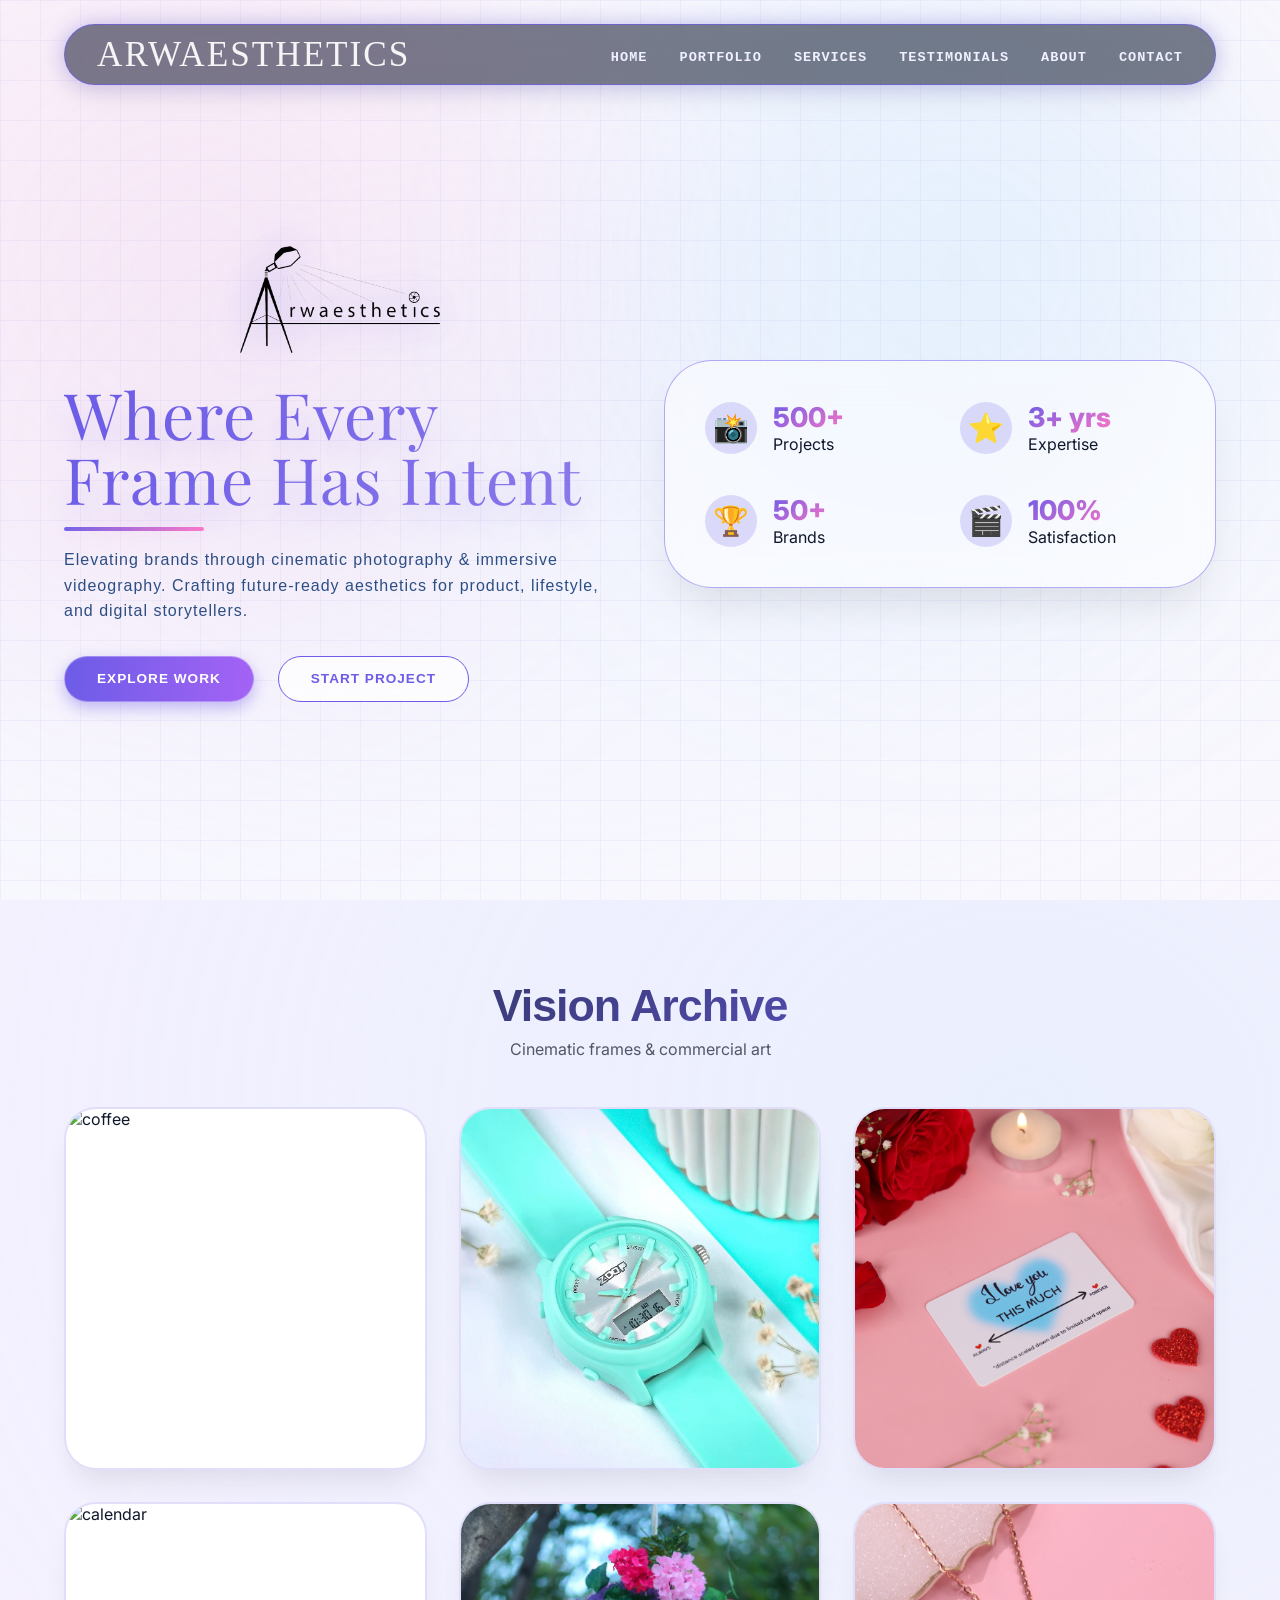
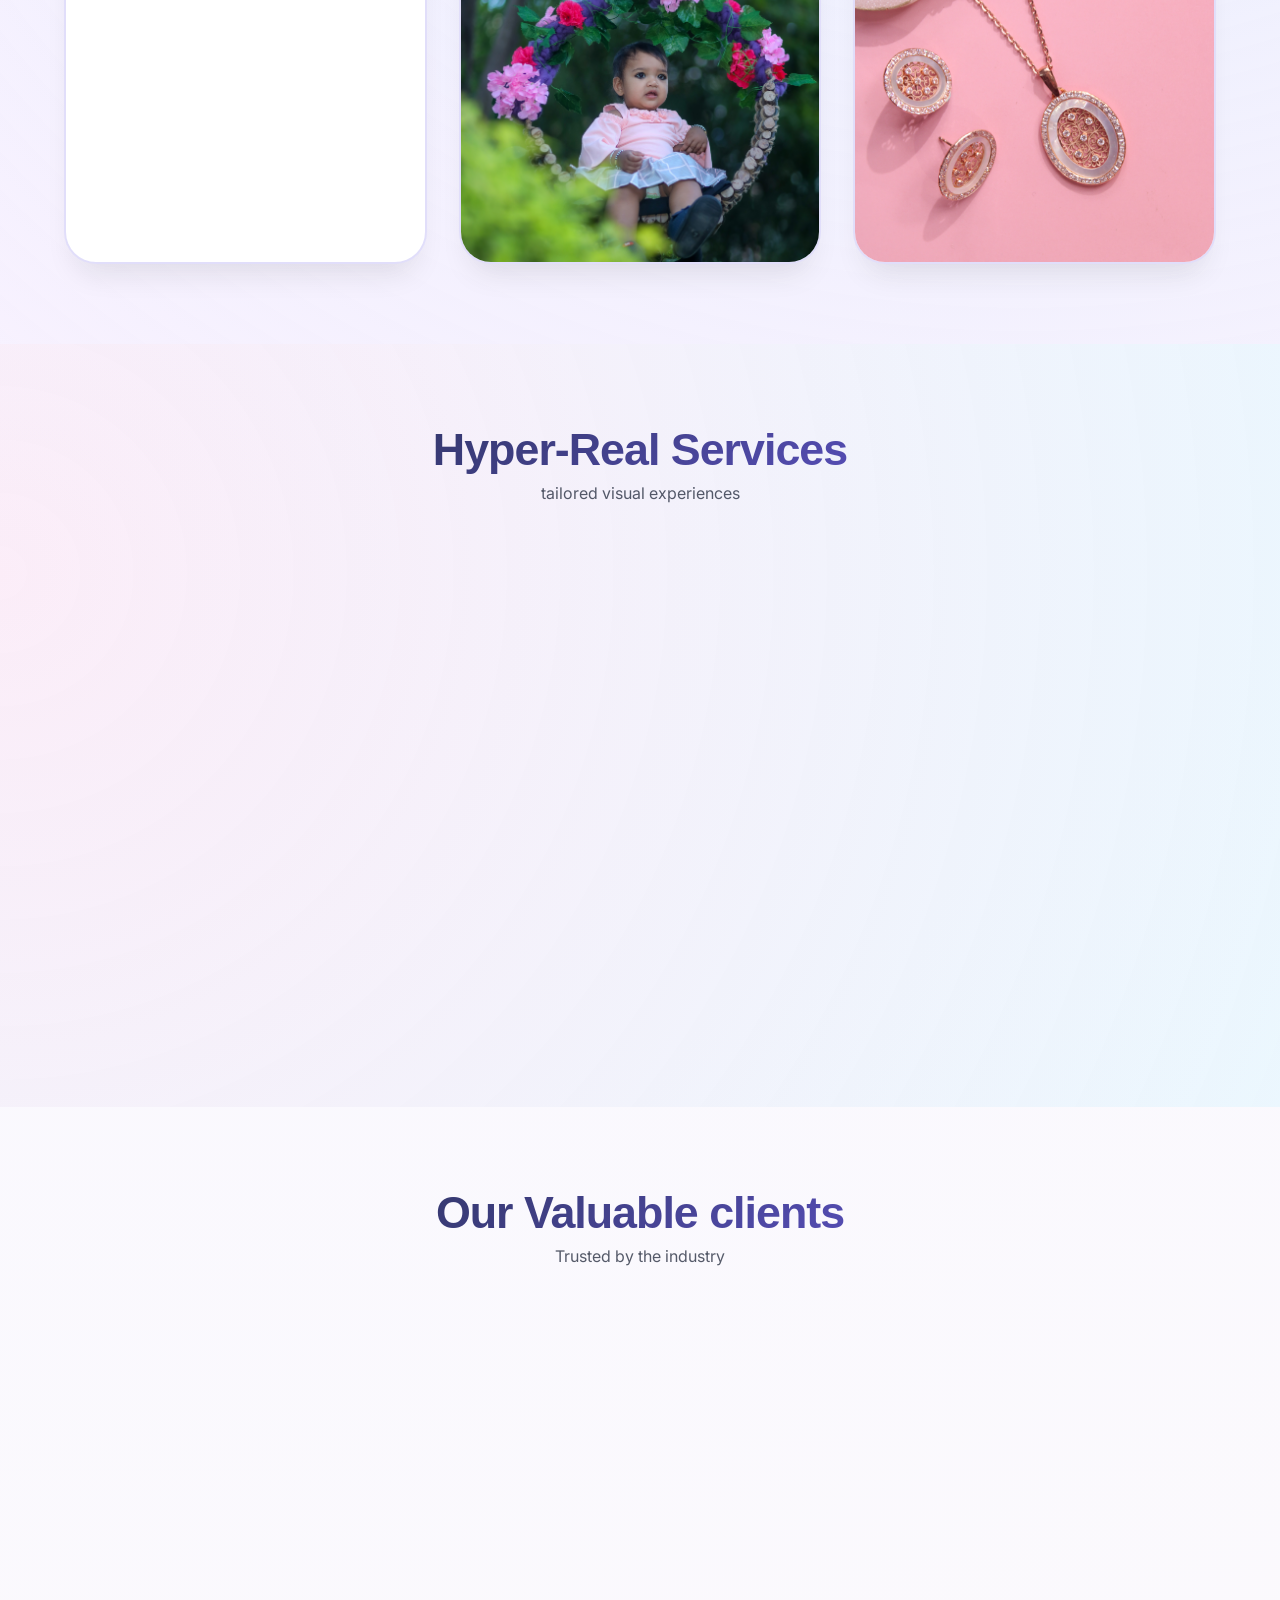
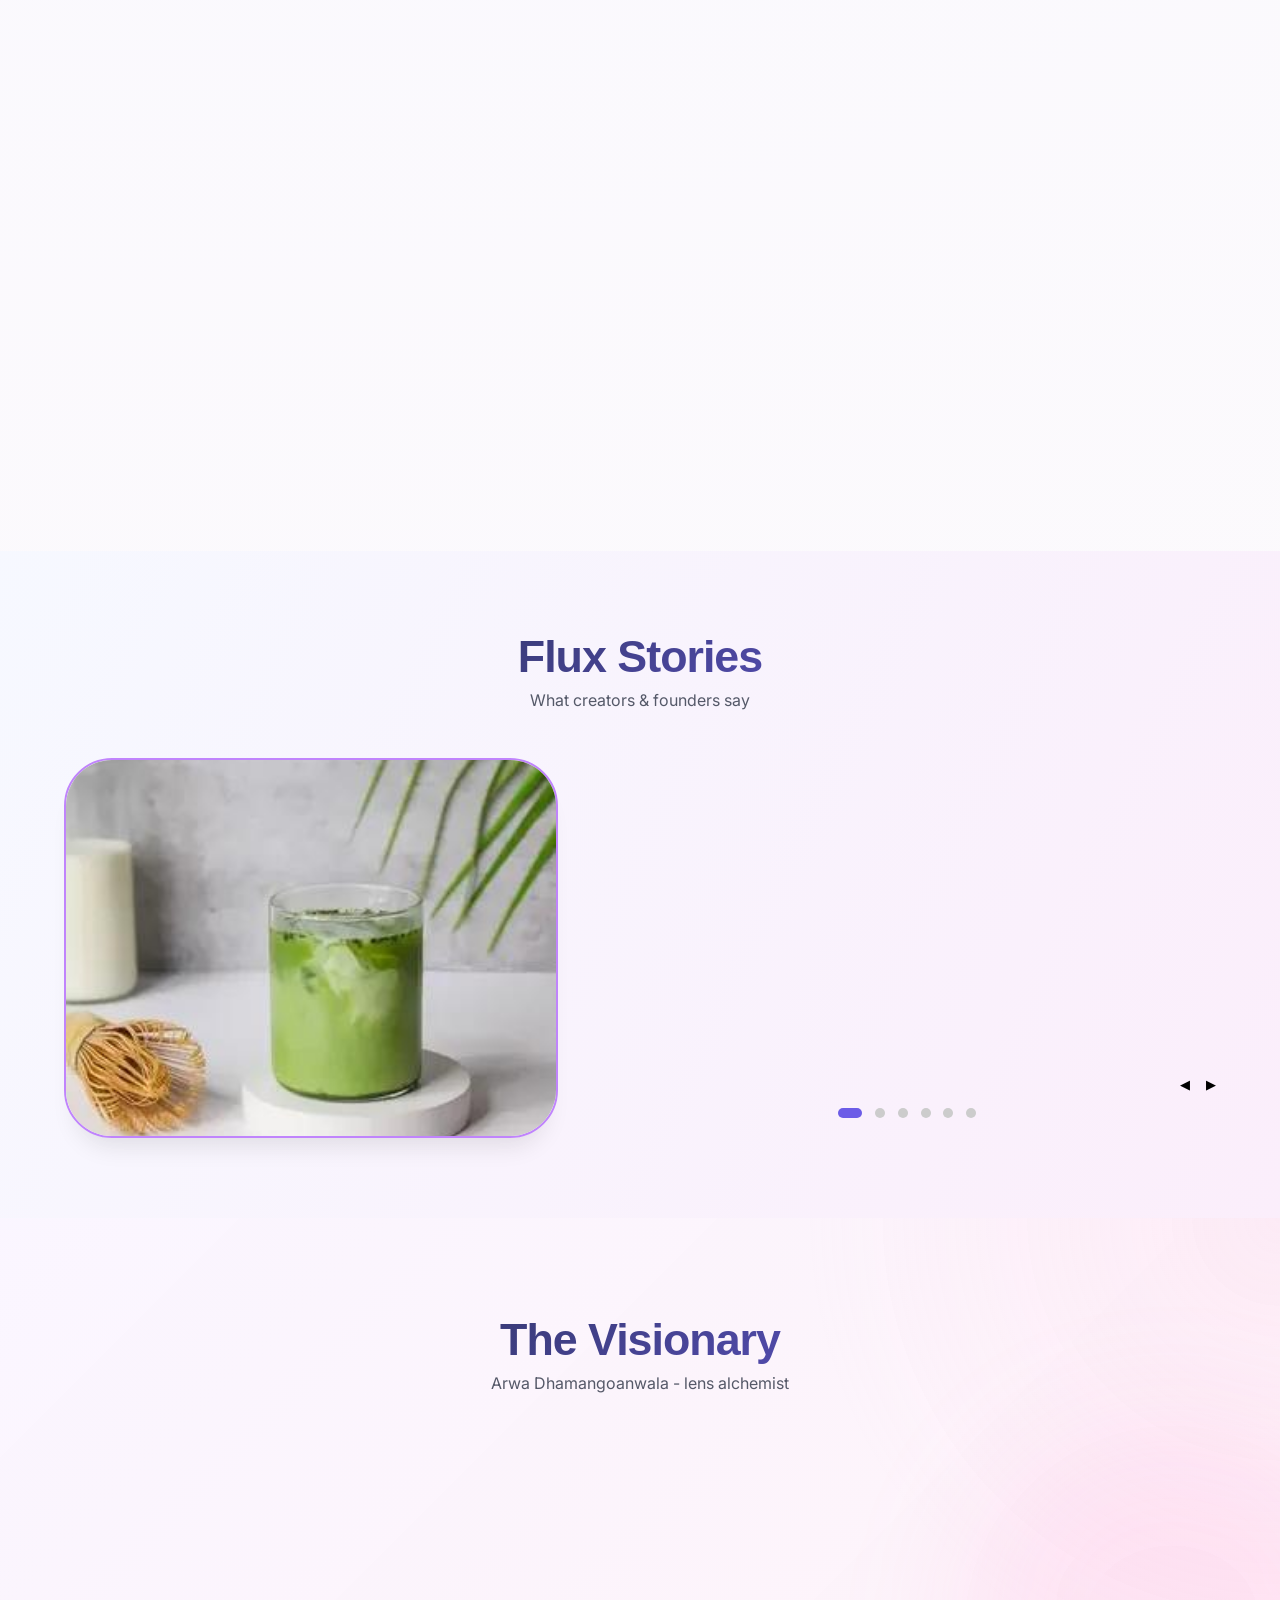
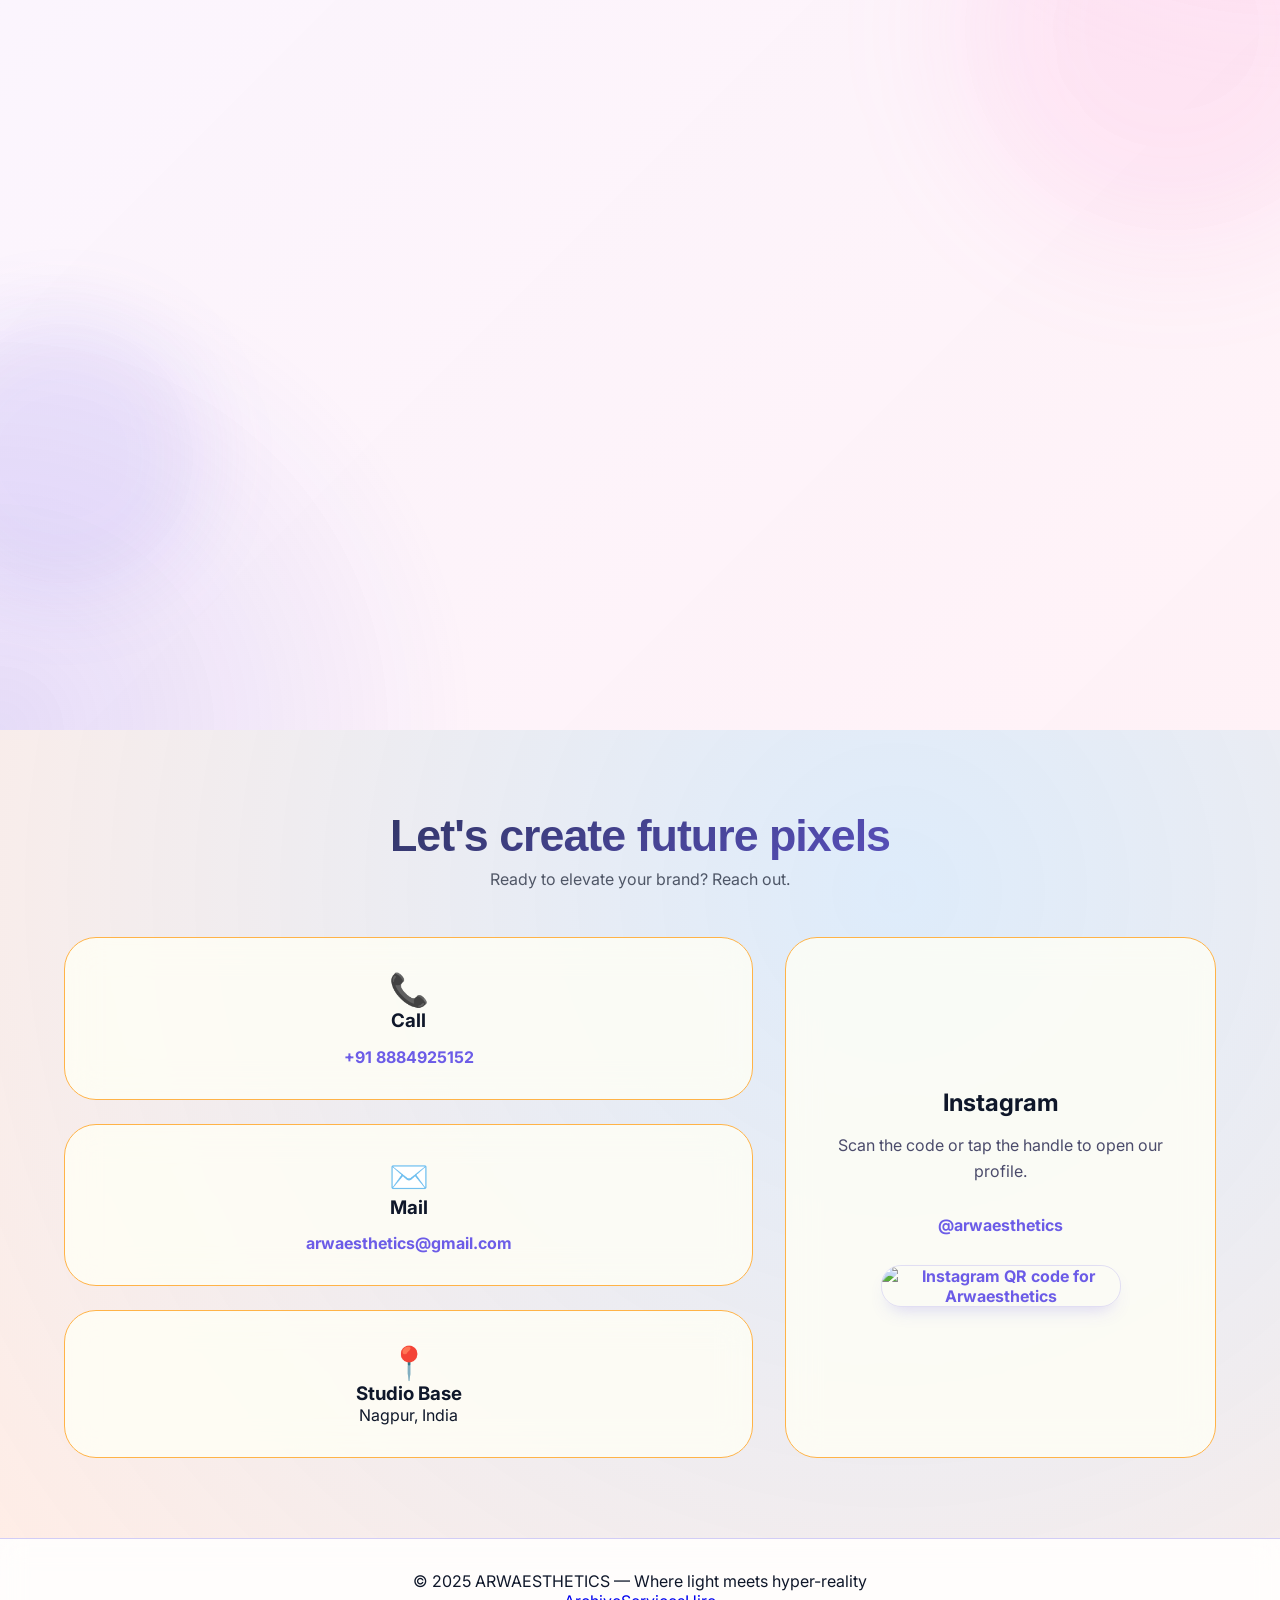
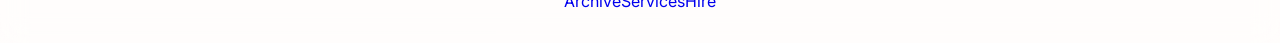
==== commit 25ee0982: "the final draft" ====
--- a/index.html
+++ b/index.html
@@ -1,12 +1,16 @@
 <!DOCTYPE html>
 <html lang="en">
 <head>
+    <link rel="preconnect" href="https://fonts.googleapis.com">
+    <link rel="preconnect" href="https://fonts.gstatic.com" crossorigin>
+    <link href="https://fonts.googleapis.com/css2?family=Playfair+Display:wght@400;600;700&display=swap" rel="stylesheet">
     <meta charset="UTF-8">
-    <meta name="viewport" content="width=device-width, initial-scale=1.0">
-    <title>ARWAESTHETICS - Premium Photography & Videography</title>
+    <meta name="viewport" content="width=device-width, initial-scale=1.0, viewport-fit=cover">
+    <title>ARWAESTHETICS | Hi-Tech Visual Studio</title>
     <style>
-        @import url('https://fonts.googleapis.com/css2?family=Poppins:wght@300;400;600;700;800;900&family=Playfair+Display:wght@700;900&family=Space+Mono:wght@400;700&family=Inter:wght@300;400;600;700&display=swap');
-
+        /* ---------- IMPORT FUTURISTIC FONTS ---------- */
+        
+        @import url('https://fonts.googleapis.com/css2?family=Space+Grotesk:wght@300;400;500;600;700&family=Syne:wght@400;500;600;700;800&family=Inter:opsz,wght@14..32,300;14..32,400;14..32,600;14..32,700;14..32,800&family=Great+Vibes&display=swap');
         * {
             margin: 0;
             padding: 0;
@@ -14,126 +18,129 @@
         }
 
         :root {
-            --primary: #00d9ff;
-            --secondary: #ff006e;
-            --tertiary: #8338ec;
-            --accent: #ffbe0b;
-            --light-bg: #f8f9fa;
-            --light-bg-2: #ffffff;
-            --light-border: #e0e0e0;
-            --dark-text: #1a1a2e;
-            --gray-text: #4a4a6a;
-            --glass-light: rgba(255, 255, 255, 0.7);
+            --bg-soft: #fefefe;
+            --glass-white: rgba(255, 255, 255, 0.6);
+            --glass-border: rgba(108, 92, 231, 0.3);
+            --primary-neon: #6c5ce7;
+            --secondary-neon: #a463f5;
+            --tertiary-glow: #00d2ff;
+            --accent-pink: #ff75c5;
+            --accent-peach: #ffb347;
+            --accent-mint: #7de2d1;
+            --dark-text: #0f172a;
+            --gray-futuristic: #1e293b;
+            --card-shadow: 0 25px 40px -12px rgba(0, 0, 0, 0.08), 0 0 0 1px rgba(108, 92, 231, 0.12);
+            --glow-sm: 0 0 12px rgba(108, 92, 231, 0.4);
+            --transition-smooth: cubic-bezier(0.25, 0.46, 0.45, 0.94);
         }
 
         body {
-            font-family: 'Inter', sans-serif;
-            background: linear-gradient(135deg, #0a0e27 0%, #1a1a3e 50%, #0f0f2e 100%);
+            font-family: 'Space Grotesk', 'Inter', sans-serif;
+            background: radial-gradient(circle at 10% 20%, rgba(248, 247, 255, 0.98), rgba(255, 252, 250, 0.96));
             color: var(--dark-text);
             overflow-x: hidden;
             position: relative;
-        }
-
-        /* Animated Background */
-        .animated-bg {
+            scroll-behavior: smooth;
+        }
+
+        /* ------ ADVANCED DIGITAL GRID + PARTICLE GLOW ------ */
+        .futuristic-bg {
             position: fixed;
             top: 0;
             left: 0;
             width: 100%;
             height: 100%;
+            z-index: -2;
+            pointer-events: none;
+            background: radial-gradient(ellipse at 40% 50%, rgba(220, 240, 255, 0.25) 0%, rgba(255, 245, 250, 0.1) 100%);
+        }
+
+        .digital-grid {
+            position: fixed;
+            top: 0;
+            left: 0;
+            width: 100%;
+            height: 100%;
+            background-image: 
+                linear-gradient(rgba(108, 92, 231, 0.06) 1px, transparent 1px),
+                linear-gradient(90deg, rgba(108, 92, 231, 0.06) 1px, transparent 1px);
+            background-size: 40px 40px;
             z-index: -1;
-            background: linear-gradient(135deg, #0a0e27 0%, #1a1a3e 50%, #0f0f2e 100%);
-            overflow: hidden;
-        }
-
-        .bg-sphere {
-            position: absolute;
+            animation: gridShift 15s linear infinite;
+        }
+
+        @keyframes gridShift {
+            0% { transform: translate(0, 0); }
+            100% { transform: translate(40px, 40px); }
+        }
+
+        .blob-glow {
+            position: fixed;
+            width: 70vw;
+            height: 70vw;
+            background: radial-gradient(circle, rgba(125, 200, 255, 0.18), transparent 70%);
             border-radius: 50%;
-            opacity: 0.12;
-            mix-blend-mode: screen;
-            animation: float 25s ease-in-out infinite;
-            filter: blur(40px);
-        }
-
-        .sphere-1 {
-            width: 500px;
-            height: 500px;
-            top: -200px;
-            right: -100px;
-            background: radial-gradient(circle, #00d9ff, transparent);
-            animation-delay: 0s;
-            box-shadow: 0 0 60px rgba(0, 217, 255, 0.4);
-        }
-
-        .sphere-2 {
-            width: 400px;
-            height: 400px;
-            bottom: -150px;
-            left: -50px;
-            background: radial-gradient(circle, #ff006e, transparent);
-            animation-delay: 2s;
-            box-shadow: 0 0 60px rgba(255, 0, 110, 0.4);
-        }
-
-        .sphere-3 {
-            width: 450px;
-            height: 450px;
-            top: 50%;
-            right: -175px;
-            background: radial-gradient(circle, #8338ec, transparent);
-            animation-delay: 4s;
-            box-shadow: 0 0 60px rgba(131, 56, 236, 0.4);
-        }
-
-        @keyframes float {
-            0%, 100% { transform: translate(0, 0) scale(1); }
-            25% { transform: translate(50px, -50px) scale(1.1); }
-            50% { transform: translate(0, 50px) scale(0.95); }
-            75% { transform: translate(-50px, -50px) scale(1.05); }
-        }
-
-        /* Navigation */
+            filter: blur(100px);
+            top: -20%;
+            right: -10%;
+            z-index: -1;
+            animation: blobFloat 20s infinite alternate;
+        }
+
+        .blob-glow-2 {
+            left: -20%;
+            bottom: -10%;
+            background: radial-gradient(circle, rgba(255, 160, 210, 0.2), transparent);
+            filter: blur(110px);
+            animation: blobFloat 25s infinite alternate-reverse;
+        }
+
+        @keyframes blobFloat {
+            0% { transform: translate(0, 0) scale(1); opacity: 0.5; }
+            100% { transform: translate(6%, 8%) scale(1.2); opacity: 0.8; }
+        }
+
+        /* ---------- STANDOUT NAVIGATION (HI-TECH GLASS) ---------- */
         nav {
             position: fixed;
-            top: 0;
-            width: 100%;
+            top: 24px;
+            left: 5%;
+            right: 5%;
+            width: 90%;
             z-index: 1000;
-            background: rgba(10, 14, 39, 0.85);
-            backdrop-filter: blur(30px);
-            border-bottom: 2px solid;
-            border-image: linear-gradient(90deg, #00d9ff, #ff006e, #8338ec) 1;
-            padding: 1rem 5%;
+            background: rgba(15, 23, 42, 0.55);
+            backdrop-filter: blur(18px) saturate(200%);
+            border-radius: 80px;
+            border: 1.5px solid rgba(108, 92, 231, 0.7);
+            box-shadow: 0 8px 32px rgba(0, 0, 0, 0.08), 0 0 20px rgba(108, 92, 231, 0.3);
+            padding: 0.6rem 2rem;
             display: flex;
             justify-content: space-between;
             align-items: center;
-            animation: slideDown 0.8s ease-out;
-            box-shadow: 0 8px 32px rgba(0, 217, 255, 0.15);
-        }
-            animation: slideDown 0.8s ease-out;
-            box-shadow: 0 4px 20px rgba(0, 217, 255, 0.1);
-        }
-
-        @keyframes slideDown {
-            from {
-                transform: translateY(-100%);
-                opacity: 0;
-            }
-            to {
-                transform: translateY(0);
-                opacity: 1;
-            }
+            transition: all 0.3s var(--transition-smooth);
+        }
+
+        nav.scrolled {
+            background: rgba(15, 23, 42, 0.75);
+            border-color: #a463f5;
+            box-shadow: 0 12px 40px rgba(0, 0, 0, 0.1), 0 0 25px #6c5ce7;
+            top: 16px;
+        }
+
+        .logo {
+            font-family: 'cinzel',serif;
+            font-weight:500;
+            letter-spacing: 2px;
+            text-transform:uppercase;
+            font-size: 2.2rem; /* Changed from 72px to fit navbar */
+            color: whitesmoke;
+            cursor: pointer;
+            margin-bottom: 0;
         }
 
         .logo img {
             height: 50px;
-            cursor: pointer;
-            transition: transform 0.3s, filter 0.3s;
-            filter: drop-shadow(0 0 10px rgba(0, 217, 255, 0.2));
-        }
-
-        .logo img:hover {
-            transform: scale(1.05) rotate(2deg);
-            filter: drop-shadow(0 0 20px rgba(0, 217, 255, 0.4));
+            filter: drop-shadow(0 0 6px #6c5ce7);
         }
 
         .nav-links {
@@ -143,119 +150,121 @@
         }
 
         .nav-links a {
-            color: rgba(255, 255, 255, 0.9);
             text-decoration: none;
             font-weight: 600;
-            position: relative;
-            cursor: pointer;
-            transition: all 0.3s;
+            font-size: 0.85rem;
+            letter-spacing: 1px;
+            color: #f0f0ff;
+            transition: 0.2s;
+            position: relative;
+            padding: 6px 0;
+            font-family: 'Space Grotesk', monospace;
             text-transform: uppercase;
-            font-size: 0.9rem;
-            letter-spacing: 2px;
-            font-family: 'Space Mono', monospace;
-        }
-
-        .nav-links a::before {
+        }
+
+        .nav-links a::after {
             content: '';
             position: absolute;
-            bottom: -5px;
+            bottom: 0;
             left: 0;
-            width: 0;
+            width: 0%;
             height: 2px;
-            background: linear-gradient(90deg, #00d9ff, #ff006e);
-            transition: width 0.3s;
-        }
-
-        .nav-links a:hover::before {
+            background: linear-gradient(90deg, #6c5ce7, #ff75c5);
+            transition: width 0.25s ease;
+            border-radius: 4px;
+        }
+
+        .nav-links a:hover::after,
+        .nav-links a.active::after {
             width: 100%;
         }
 
-        .nav-links a:hover {
-            color: #00d9ff;
-            text-shadow: 0 0 10px rgba(0, 217, 255, 0.3);
-        }
-
         .nav-links a.active {
-            color: #00d9ff;
-            text-shadow: 0 0 10px rgba(0, 217, 255, 0.3);
+            background: linear-gradient(135deg, #ffffff, #c084fc);
+            -webkit-background-clip: text;
+            background-clip: text;
+            color: transparent;
+            font-weight: 700;
         }
 
         .nav-toggle {
             display: none;
-            background: none;
-            border: none;
-            color: var(--primary);
-            font-size: 1.5rem;
+            background: rgba(108, 92, 231, 0.3);
+            border: 1px solid #c084fc;
+            border-radius: 40px;
+            font-size: 1.6rem;
+            padding: 4px 12px;
             cursor: pointer;
-        }
-
-        /* Hero Section */
+            color: white;
+        }
+
+        /* ----- Hero Section with Logo Animation ----- */
         .hero {
             min-height: 100vh;
             display: flex;
             align-items: center;
-            justify-content: center;
-            padding: 8rem 5% 4rem;
-            position: relative;
-            overflow: hidden;
-        }
-
-        .hero::before {
-            content: '';
-            position: absolute;
-            width: 800px;
-            height: 800px;
-            background: radial-gradient(circle, rgba(0, 217, 255, 0.1), transparent);
-            border-radius: 50%;
-            top: 50%;
-            left: 50%;
-            transform: translate(-50%, -50%);
-            animation: pulse 4s ease-in-out infinite;
-        }
-
-        @keyframes pulse {
-            0%, 100% { transform: translate(-50%, -50%) scale(1); }
-            50% { transform: translate(-50%, -50%) scale(1.2); }
+            padding: 8rem 5% 5rem;
+            position: relative;
         }
 
         .hero-content {
-            max-width: 1200px;
+            max-width: 1300px;
+            margin: 0 auto;
             display: grid;
             grid-template-columns: 1fr 1fr;
-            gap: 4rem;
+            gap: 3rem;
             align-items: center;
-            position: relative;
-            z-index: 1;
+        }
+
+        .hero-logo {
+            text-align: center;
+            margin-bottom: 1.5rem;
+        }
+
+        .hero-logo img {
+            width: 200px;
+            height: auto;
+            filter: drop-shadow(0 0 20px rgba(108, 92, 231, 0.7));
+            animation: logoFloat 3s ease-in-out infinite, hueRotate 8s linear infinite;
+        }
+
+        @keyframes logoFloat {
+            0%, 100% { transform: translateY(0px); }
+            50% { transform: translateY(-12px); }
+        }
+
+        @keyframes hueRotate {
+            0% { filter: drop-shadow(0 0 8px #6c5ce7) hue-rotate(0deg);}
+            100% { filter: drop-shadow(0 0 15px #ff75c5) hue-rotate(8deg);}
         }
 
         .hero-text h1 {
-            font-size: 4.5rem;
+            font-size: clamp(3.8rem, 5vw, 5.2rem);
             font-family: 'Playfair Display', serif;
-            font-weight: 900;
-            line-height: 1.2;
-            margin-bottom: 1.5rem;
-            color: #ffffff;
-            animation: slideInLeft 1s ease-out;
-            letter-spacing: -1px;
-            background: linear-gradient(135deg, #00d9ff, #ff006e, #8338ec, #ffbe0b);
+            font-weight: 300;
+            line-height: 1.02;
+            letter-spacing: 1px;
+            text-transform: none;
+            background: linear-gradient(120deg, #6c5ce7, #8e7dec, #ff75c5, #ffb347);
             background-size: 300% 300%;
             -webkit-background-clip: text;
-            -webkit-text-fill-color: transparent;
-            animation: slideInLeft 1s ease-out, textGlide 8s ease infinite;
-        }
-
-        .hero-text h1 span {
-            background: linear-gradient(135deg, #00d9ff, #ff006e, #8338ec, #ffbe0b);
-            background-size: 300% 300%;
-            -webkit-background-clip: text;
-            -webkit-text-fill-color: transparent;
-            animation: gradientShift 8s ease infinite;
-        }
-
-        @keyframes textGlide {
-            0% { background-position: 0% 50%; }
-            50% { background-position: 100% 50%; }
-            100% { background-position: 0% 50%; }
+            background-clip: text;
+            color: transparent;
+            text-shadow: 0 16px 28px rgba(108, 92, 231, 0.18);
+            animation: gradientShift 10s ease infinite;
+            margin-bottom: 1rem;
+            position: relative;
+        }
+
+        .hero-text h1::after {
+            content: '';
+            display: block;
+            width: 140px;
+            height: 4px;
+            margin-top: 1rem;
+            border-radius: 999px;
+            background: linear-gradient(135deg, rgba(108, 92, 231, 0.95), rgba(255, 117, 197, 0.95));
+            box-shadow: 0 0 24px rgba(255, 117, 197, 0.22);
         }
 
         @keyframes gradientShift {
@@ -264,1290 +273,708 @@
             100% { background-position: 0% 50%; }
         }
 
-        @keyframes slideInLeft {
-            from {
-                opacity: 0;
-                transform: translateX(-50px);
-            }
-            to {
-                opacity: 1;
-                transform: translateX(0);
-            }
-        }
-
         .hero-text p {
-            font-size: 1.2rem;
-            font-family: 'Inter', sans-serif;
-            font-weight: 300;
-            color: rgba(255, 255, 255, 0.8);
-            margin-bottom: 2rem;
-            line-height: 1.8;
-            animation: slideInLeft 1.2s ease-out;
-            letter-spacing: 0.3px;
+            font-size: 1rem;
+            line-height: 1.6;
+            color: #2d4e83;
+            font-weight: 200;         /* Changed from 450 to very thin */
+            margin: 1rem 0 2rem;
+            font-family: 'Montserrat', sans-serif;
+            letter-spacing: 1px;      /* Widens the space between letters */
         }
 
         .cta-buttons {
             display: flex;
             gap: 1.5rem;
-            animation: slideInLeft 1.4s ease-out;
+            flex-wrap: wrap;
         }
 
         .btn {
-            padding: 1rem 2.5rem;
+            padding: 0.9rem 2rem;
+            border-radius: 40px;
+            font-weight: 700;
+            font-size: 0.85rem;
+            transition: all 0.25s ease;
+            cursor: pointer;
             border: none;
-            border-radius: 50px;
-            font-size: 1rem;
-            font-weight: 700;
-            cursor: pointer;
-            transition: all 0.3s cubic-bezier(0.4, 0, 0.2, 1);
-            text-transform: uppercase;
             letter-spacing: 1px;
-            position: relative;
-            overflow: hidden;
-            font-family: 'Poppins', sans-serif;
+            font-family: 'Space Grotesk', sans-serif;
         }
 
         .btn-primary {
-            background: linear-gradient(135deg, #00d9ff, #8338ec);
-            color: #fff;
-            box-shadow: 0 0 30px rgba(0, 217, 255, 0.4), 0 0 60px rgba(131, 56, 236, 0.2);
+            background: linear-gradient(95deg, #6c5ce7, #a463f5);
+            color: white;
+            box-shadow: 0 6px 16px rgba(108, 92, 231, 0.4);
+            border: 1px solid rgba(255,255,255,0.3);
         }
 
         .btn-primary:hover {
-            transform: translateY(-3px) scale(1.05);
-            box-shadow: 0 0 50px rgba(0, 217, 255, 0.6), 0 0 100px rgba(131, 56, 236, 0.4);
+            transform: translateY(-4px) scale(1.02);
+            box-shadow: 0 15px 30px rgba(108, 92, 231, 0.6);
         }
 
         .btn-secondary {
-            background: linear-gradient(135deg, rgba(0, 217, 255, 0.15), rgba(131, 56, 236, 0.15));
-            color: #00d9ff;
-            border: 2px solid #00d9ff;
-            box-shadow: 0 0 20px rgba(0, 217, 255, 0.2);
+            background: rgba(255,255,255,0.75);
+            backdrop-filter: blur(8px);
+            border: 1px solid #6c5ce7;
+            color: #6c5ce7;
         }
 
         .btn-secondary:hover {
-            background: #00d9ff;
-            color: #0a0e27;
-            transform: translateY(-3px) scale(1.05);
-            box-shadow: 0 0 50px rgba(0, 217, 255, 0.6);
-        }
-        }
-
-        .hero-visual {
-            position: relative;
-            animation: slideInRight 1s ease-out;
-        }
-
-        @keyframes slideInRight {
-            from {
-                opacity: 0;
-                transform: translateX(50px);
-            }
-            to {
-                opacity: 1;
-                transform: translateX(0);
-            }
-        }
-
+            background: #6c5ce7;
+            color: white;
+            transform: translateY(-3px);
+        }
+
+        /* Hero Stats Card - Tech Gloss */
         .hero-card {
-            background: linear-gradient(135deg, rgba(0, 217, 255, 0.08), rgba(255, 0, 110, 0.08), rgba(131, 56, 236, 0.08));
-            border: 2px solid rgba(0, 217, 255, 0.3);
-            border-radius: 20px;
+            background: rgba(255, 255, 255, 0.5);
+            backdrop-filter: blur(18px);
+            border-radius: 48px;
+            border: 1px solid rgba(108, 92, 231, 0.5);
             padding: 2rem;
-            backdrop-filter: blur(20px);
-            position: relative;
-            overflow: hidden;
-            box-shadow: 0 8px 32px rgba(0, 217, 255, 0.2), inset 0 0 20px rgba(0, 217, 255, 0.05);
-            animation: pulse 4s ease-in-out infinite;
-        }
-
-        @keyframes pulse {
-            0%, 100% { 
-                box-shadow: 0 8px 32px rgba(0, 217, 255, 0.2), inset 0 0 20px rgba(0, 217, 255, 0.05);
-            }
-            50% { 
-                box-shadow: 0 8px 32px rgba(0, 217, 255, 0.35), inset 0 0 30px rgba(0, 217, 255, 0.1);
-            }
-        }
-
-        .hero-card::before {
-            content: '';
-            position: absolute;
-            top: 0;
-            left: -100%;
-            width: 100%;
-            height: 100%;
-            background: linear-gradient(90deg, transparent, rgba(0, 217, 255, 0.3), transparent);
-            animation: shimmer 3s infinite;
-        }
-
-        @keyframes shimmer {
-            0% { left: -100%; }
-            100% { left: 100%; }
+            display: grid;
+            grid-template-columns: 1fr 1fr;
+            gap: 1.5rem;
+            box-shadow: 0 25px 45px -12px rgba(0, 0, 0, 0.1);
+            transition: all 0.3s;
         }
 
         .stat-box {
             display: flex;
             align-items: center;
             gap: 1rem;
-            margin-bottom: 1.5rem;
-            animation: slideIn 0.8s ease-out backwards;
-        }
-
-        .stat-box:nth-child(1) { animation-delay: 0.2s; }
-        .stat-box:nth-child(2) { animation-delay: 0.4s; }
-        .stat-box:nth-child(3) { animation-delay: 0.6s; }
-        .stat-box:nth-child(4) { animation-delay: 0.8s; }
-
-        @keyframes slideIn {
-            from {
-                opacity: 0;
-                transform: translateX(-20px);
-            }
-            to {
-                opacity: 1;
-                transform: translateX(0);
-            }
+            padding: 0.5rem;
+            transition: 0.2s;
         }
 
         .stat-icon {
-            width: 50px;
-            height: 50px;
-            border-radius: 10px;
-            background: linear-gradient(135deg, #00d9ff, #ff006e);
+            width: 52px;
+            height: 52px;
+            background: rgba(108, 92, 231, 0.2);
+            border-radius: 28px;
             display: flex;
             align-items: center;
             justify-content: center;
-            font-size: 1.5rem;
-            flex-shrink: 0;
-            box-shadow: 0 4px 15px rgba(0, 217, 255, 0.3);
-            animation: iconFloat 3s ease-in-out infinite;
-        }
-
-        @keyframes iconFloat {
-            0%, 100% { transform: translateY(0) rotate(0deg); }
-            50% { transform: translateY(-8px) rotate(5deg); }
+            font-size: 1.8rem;
+            animation: microPulse 2s infinite;
+        }
+
+        @keyframes microPulse {
+            0% { transform: scale(1); opacity: 0.8;}
+            50% { transform: scale(1.05); opacity: 1;}
+            100% { transform: scale(1); opacity: 0.8;}
         }
 
         .stat-text h3 {
-            color: #00d9ff;
-            font-size: 1.5rem;
-            font-family: 'Space Mono', monospace;
-            font-weight: 700;
-            text-transform: uppercase;
-            letter-spacing: 1px;
-        }
-
-        .stat-text p {
-            color: rgba(255, 255, 255, 0.7);
-            font-size: 0.9rem;
-            font-family: 'Inter', sans-serif;
-            font-weight: 300;
-        }
-
-        /* Sections */
+            font-size: 1.7rem;
+            font-weight: 800;
+            background: linear-gradient(145deg, #6c5ce7, #ff75c5);
+            -webkit-background-clip: text;
+            background-clip: text;
+            color: transparent;
+        }
+
+        /* Sections — plain text titles */
         section {
-            padding: 6rem 5%;
+            padding: 5rem 5%;
             position: relative;
         }
 
         .section-title {
             text-align: center;
-            margin-bottom: 4rem;
-            animation: slideIn 0.8s ease-out;
+            margin-bottom: 3rem;
         }
 
         .section-title h2 {
-            font-size: 3rem;
+            font-size: 2.8rem;
+            font-family: 'Syne', sans-serif;
+            font-weight: 700;
+            background: linear-gradient(145deg, #1e293b, #6c5ce7);
+            -webkit-background-clip: text;
+            background-clip: text;
+            color: transparent;
+            letter-spacing: -1px;
+        }
+
+        .section-title p {
+            font-size: 1rem;
+            opacity: 0.7;
+            margin-top: 8px;
+        }
+
+        /* Portfolio Grid */
+        #portfolio { background: radial-gradient(ellipse at 80% 20%, rgba(200, 220, 255, 0.3), rgba(245, 235, 255, 0.5)); }
+        .portfolio-grid {
+            display: grid;
+            grid-template-columns: repeat(auto-fit, minmax(280px, 1fr));
+            gap: 2rem;
+        }
+        .portfolio-item {
+            position: relative;
+            border-radius: 32px;
+            overflow: hidden;
+            aspect-ratio: 1/1;
+            background: #fff;
+            transition: all 0.4s cubic-bezier(0.2, 0.9, 0.4, 1.1);
+            box-shadow: 0 20px 30px -12px rgba(0,0,0,0.1);
+            border: 2px solid rgba(108, 92, 231, 0.2);
+        }
+        .portfolio-item img { width: 100%; height: 100%; object-fit: cover; transition: transform 0.5s; }
+        .portfolio-item:hover { transform: translateY(-8px) scale(1.02); border-color: #a463f5; box-shadow: 0 30px 40px -15px rgba(108,92,231,0.4); }
+        .portfolio-item:hover img { transform: scale(1.06); }
+        .portfolio-overlay {
+            position: absolute;
+            bottom: 0;
+            left: 0;
+            right: 0;
+            background: linear-gradient(0deg, rgba(255,255,255,0.9), transparent);
+            padding: 1.5rem;
+            transform: translateY(100%);
+            transition: transform 0.35s;
+            backdrop-filter: blur(2px);
+        }
+        .portfolio-item:hover .portfolio-overlay { transform: translateY(0); }
+
+        /* Services */
+        #services { background: radial-gradient(circle at 0% 30%, rgba(255, 220, 240, 0.4), rgba(220, 245, 255, 0.5)); }
+        .services-grid {
+            display: grid;
+            grid-template-columns: repeat(auto-fit, minmax(300px, 1fr));
+            gap: 2rem;
+        }
+        .service-card {
+            background: rgba(255, 255, 255, 0.7);
+            backdrop-filter: blur(12px);
+            border-radius: 42px;
+            padding: 2rem;
+            border: 1px solid rgba(0, 210, 255, 0.4);
+            transition: all 0.3s;
+        }
+        .service-card:hover {
+            transform: translateY(-10px);
+            border-color: #ff75c5;
+            background: rgba(255,255,240,0.9);
+            box-shadow: 0 30px 30px -15px rgba(108,92,231,0.2);
+        }
+        .service-icon {
+            font-size: 2.6rem;
             margin-bottom: 1rem;
-            color: #ffffff;
-            font-family: 'Playfair Display', serif;
-            font-weight: 900;
-            background: linear-gradient(135deg, #00d9ff, #ff006e, #8338ec);
-            background-size: 300% 300%;
-            -webkit-background-clip: text;
-            -webkit-text-fill-color: transparent;
-            animation: gradientShift 8s ease infinite;
-            letter-spacing: -0.5px;
-        }
-
-        .section-title p {
-            font-size: 1.1rem;
-            color: rgba(255, 255, 255, 0.7);
-            font-weight: 300;
-        }
-
-        /* Portfolio */
-        #portfolio {
-            background: linear-gradient(180deg, rgba(0, 30, 60, 0.6) 0%, rgba(20, 10, 50, 0.8) 50%, rgba(10, 0, 40, 0.6) 100%);
-            position: relative;
-        }
-
-        #portfolio::before {
+            display: inline-block;
+            animation: emojiGlide 2s infinite alternate;
+        }
+        @keyframes emojiGlide {
+            0% { transform: translateY(0px) rotate(0deg); }
+            100% { transform: translateY(-8px) rotate(5deg); }
+        }
+
+        /* Testimonials */
+        #testimonials { background: linear-gradient(115deg, rgba(245, 248, 255, 0.8), rgba(250, 235, 250, 0.8)); }
+        .testimonials-slider {
+            display: grid;
+            grid-template-columns: 0.8fr 1fr;
+            gap: 2.5rem;
+            align-items: center;
+        }
+        .testimonials-image {
+            border-radius: 48px;
+            overflow: hidden;
+            height: 380px;
+            box-shadow: 0 20px 25px -12px rgba(0,0,0,0.1);
+            border: 2px solid #c084fc;
+        }
+        .testimonials-image img {
+            width: 100%;
+            height: 100%;
+            object-fit: cover;
+        }
+        .testimonial-card {
+            background: rgba(255,255,255,0.6);
+            backdrop-filter: blur(15px);
+            border-radius: 44px;
+            padding: 2rem;
+        }
+        /* about */
+        #about {
+            position: relative;
+            background: radial-gradient(circle at top right, rgba(255, 195, 225, 0.18), transparent 28%),
+                        radial-gradient(circle at bottom left, rgba(108, 92, 231, 0.16), transparent 28%),
+                        linear-gradient(135deg, rgba(250, 245, 255, 0.92), rgba(255, 241, 246, 0.94));
+            padding: 6rem 5% 7rem;
+            overflow: hidden;
+        }
+        #about::before {
+            content: '';
+            position: absolute;
+            top: 18%;
+            right: -8%;
+            width: 420px;
+            height: 420px;
+            border-radius: 50%;
+            background: rgba(255, 117, 197, 0.12);
+            filter: blur(60px);
+            pointer-events: none;
+        }
+        #about::after {
+            content: '';
+            position: absolute;
+            left: -6%;
+            bottom: 12%;
+            width: 280px;
+            height: 280px;
+            border-radius: 50%;
+            background: rgba(108, 92, 231, 0.1);
+            filter: blur(38px);
+            pointer-events: none;
+        }
+        .about-content {
+            display: grid;
+            grid-template-columns: 1.05fr 0.95fr;
+            gap: 3.2rem;
+            align-items: center;
+            position: relative;
+            z-index: 1;
+        }
+        .about-image {
+            position: relative;
+            overflow: visible;
+        }
+        .about-image::before {
+            content: '';
+            position: absolute;
+            top: -14%;
+            left: -10%;
+            width: 140px;
+            height: 140px;
+            border-radius: 50%;
+            background: rgba(255, 117, 197, 0.14);
+            filter: blur(28px);
+            z-index: 0;
+        }
+        .about-image img {
+            width: 100%;
+            height: auto;
+            border-radius: 38px;
+            box-shadow: 0 40px 70px -30px rgba(15, 23, 42, 0.2), 0 12px 30px rgba(108, 92, 231, 0.12);
+            transition: transform 0.45s var(--transition-smooth), box-shadow 0.45s ease;
+            position: relative;
+            z-index: 1;
+        }
+        .about-image img:hover {
+            transform: translateY(-8px) scale(1.01);
+            box-shadow: 0 40px 80px -22px rgba(15, 23, 42, 0.24), 0 0 28px rgba(108, 92, 231, 0.16);
+        }
+        .about-text {
+            background: rgba(255, 255, 255, 0.82);
+            backdrop-filter: blur(22px);
+            border-radius: 44px;
+            border: 1px solid rgba(108, 92, 231, 0.16);
+            padding: 2.6rem 2.4rem;
+            box-shadow: 0 35px 60px -28px rgba(15, 23, 42, 0.18);
+            position: relative;
+            overflow: hidden;
+        }
+        .about-text::before {
             content: '';
             position: absolute;
             top: 0;
             left: 0;
             right: 0;
-            bottom: 0;
-            background: 
-                radial-gradient(circle at 20% 50%, rgba(0, 217, 255, 0.08) 0%, transparent 50%),
-                radial-gradient(circle at 80% 50%, rgba(255, 0, 110, 0.08) 0%, transparent 50%);
+            height: 2px;
+            background: linear-gradient(90deg, rgba(108, 92, 231, 0.45), rgba(255, 117, 197, 0.45));
+            opacity: 0.85;
             pointer-events: none;
         }
-
-        .portfolio-grid {
+        .about-text h3 {
+            font-family: 'Syne', sans-serif;
+            font-size: 0.95rem;
+            font-weight: 600;
+            letter-spacing: 1.6px;
+            text-transform: uppercase;
+            color: #6c5ce7;
+            margin-bottom: 1rem;
+        }
+        .about-text h2 {
+            font-family: 'Playfair Display', serif;
+            font-size: clamp(2.6rem, 4vw, 3.4rem);
+            font-weight: 400;
+            line-height: 1.05;
+            letter-spacing: 0.2px;
+            color: #141c3a;
+            margin-bottom: 1.35rem;
+        }
+        .about-text p {
+            font-family: 'Inter', sans-serif;
+            color: #334155;
+            font-size: 1.05rem;
+            line-height: 1.78;
+            margin-bottom: 1.4rem;
+            max-width: 720px;
+        }
+        .about-text p:first-of-type {
+            font-weight: 400;
+            color: #475569;
+        }
+        .about-stats {
             display: grid;
-            grid-template-columns: repeat(auto-fit, minmax(300px, 1fr));
+            grid-template-columns: repeat(3, minmax(0, 1fr));
+            gap: 1rem;
+            margin-top: 1rem;
+        }
+        .about-stat {
+            background: rgba(108, 92, 231, 0.08);
+            border-radius: 28px;
+            padding: 1rem 1.1rem;
+            display: flex;
+            flex-direction: column;
+            gap: 0.35rem;
+            border: 1px solid rgba(108, 92, 231, 0.12);
+        }
+        .about-stat strong {
+            color: #312e81;
+            font-size: 1.15rem;
+            font-weight: 700;
+        }
+        .about-stat span {
+            color: #4b5563;
+            font-size: 0.95rem;
+            line-height: 1.4;
+        }
+        .about-text .highlight {
+            display: inline-flex;
+            align-items: center;
+            gap: 0.5rem;
+            color: #6c5ce7;
+            font-size: 0.95rem;
+            margin-bottom: 1.45rem;
+            font-weight: 400;
+        }
+        /* contact */
+        #contact { background: radial-gradient(circle at 70% 20%, rgba(190, 220, 250, 0.5), rgba(255, 215, 200, 0.4)); }
+        .contact-grid {
+            display: grid;
+            grid-template-columns: minmax(0, 1.6fr) minmax(280px, 1fr);
             gap: 2rem;
-            max-width: 1400px;
-            margin: 0 auto;
-        }
-
-        .portfolio-item {
-            position: relative;
-            overflow: hidden;
-            border-radius: 15px;
-            aspect-ratio: 1;
-            cursor: pointer;
-            background: linear-gradient(135deg, rgba(0, 217, 255, 0.1), rgba(255, 0, 110, 0.1));
-            border: 2px solid rgba(0, 217, 255, 0.2);
-            animation: scaleIn 0.8s ease-out backwards;
-            box-shadow: 0 4px 20px rgba(0, 217, 255, 0.1), inset 0 0 20px rgba(0, 217, 255, 0.05);
-            transition: all 0.3s cubic-bezier(0.4, 0, 0.2, 1);
-        }
-
-        .portfolio-item:nth-child(1) { animation-delay: 0s; }
-        .portfolio-item:nth-child(2) { animation-delay: 0.1s; }
-        .portfolio-item:nth-child(3) { animation-delay: 0.2s; }
-        .portfolio-item:nth-child(4) { animation-delay: 0.3s; }
-        .portfolio-item:nth-child(5) { animation-delay: 0.4s; }
-        .portfolio-item:nth-child(6) { animation-delay: 0.5s; }
-
-        @keyframes scaleIn {
-            from {
-                opacity: 0;
-                transform: scale(0.8);
-            }
-            to {
-                opacity: 1;
-                transform: scale(1);
-            }
-        }
-
-        .portfolio-item:hover {
-            border-color: #00d9ff;
-            box-shadow: 0 12px 40px rgba(0, 217, 255, 0.4), inset 0 0 20px rgba(0, 217, 255, 0.1);
-            transform: translateY(-8px) scale(1.02);
-        }
-
-        .portfolio-overlay {
-            position: absolute;
-            inset: 0;
-            background: linear-gradient(135deg, rgba(0, 217, 255, 0.2), rgba(255, 0, 110, 0.2));
-            backdrop-filter: blur(0px);
+            align-items: stretch;
+        }
+        .contact-left {
+            display: grid;
+            gap: 1.5rem;
+        }
+        .contact-card {
+            background: rgba(255,255,245,0.8);
+            backdrop-filter: blur(16px);
+            border-radius: 32px;
+            padding: 2rem;
+            text-align: center;
+            width: 100%;
+            transition: 0.2s;
+            border: 1px solid #ffb347;
+        }
+        .contact-card a {
+            display: inline-block;
+            margin-top: 0.9rem;
+            color: #6c5ce7;
+            text-decoration: none;
+            font-weight: 700;
+            transition: color 0.2s ease, text-shadow 0.2s ease;
+        }
+        .contact-card a:hover {
+            color: #ff75c5;
+            text-shadow: 0 0 10px rgba(255, 117, 197, 0.35);
+            text-decoration: underline;
+        }
+        .contact-qr-card {
             display: flex;
-            align-items: flex-end;
-            padding: 1.5rem;
-            transform: translateY(100%);
-            transition: all 0.4s cubic-bezier(0.4, 0, 0.2, 1);
-        }
-
-        .portfolio-item:hover .portfolio-overlay {
-            transform: translateY(0);
-            backdrop-filter: blur(15px);
-        }
-
-        .portfolio-info h3 {
-            color: #00d9ff;
-            margin-bottom: 0.5rem;
-            font-family: 'Playfair Display', serif;
-            font-size: 1.3rem;
-        }
-
-        .portfolio-info p {
-            color: rgba(255, 255, 255, 0.9);
-            font-size: 0.9rem;
-            font-weight: 300;
-        }
-
-        /* Services */
-        #services {
-            background: linear-gradient(180deg, rgba(30, 0, 60, 0.6) 0%, rgba(0, 30, 50, 0.8) 50%, rgba(20, 10, 40, 0.6) 100%);
-            position: relative;
-        }
-
-        #services::before {
-            content: '';
-            position: absolute;
-            top: 0;
-            left: 0;
-            right: 0;
-            bottom: 0;
-            background: 
-                radial-gradient(circle at 50% 0%, rgba(131, 56, 236, 0.08) 0%, transparent 50%),
-                radial-gradient(circle at 0% 50%, rgba(255, 190, 11, 0.08) 0%, transparent 50%);
-            pointer-events: none;
-        }
-
-        .service-card {
-            background: linear-gradient(135deg, rgba(0, 217, 255, 0.05), rgba(131, 56, 236, 0.05));
-            border: 2px solid rgba(131, 56, 236, 0.2);
-            border-radius: 15px;
-            padding: 2.5rem;
-            backdrop-filter: blur(15px);
-            position: relative;
-            overflow: hidden;
-            animation: slideUp 0.8s ease-out backwards;
-            transition: all 0.3s cubic-bezier(0.4, 0, 0.2, 1);
-            box-shadow: 0 4px 20px rgba(131, 56, 236, 0.1), inset 0 0 20px rgba(131, 56, 236, 0.05);
-        }
-
-        .service-card:nth-child(1) { animation-delay: 0s; }
-        .service-card:nth-child(2) { animation-delay: 0.1s; }
-        .service-card:nth-child(3) { animation-delay: 0.2s; }
-        .service-card:nth-child(4) { animation-delay: 0.3s; }
-        .service-card:nth-child(5) { animation-delay: 0.4s; }
-        .service-card:nth-child(6) { animation-delay: 0.5s; }
-
-        @keyframes slideUp {
-            from {
-                opacity: 0;
-                transform: translateY(30px);
-            }
-            to {
-                opacity: 1;
-                transform: translateY(0);
-            }
-        }
-
-        .service-card::before {
-            content: '';
-            position: absolute;
-            top: 0;
-            left: 0;
-            right: 0;
-            height: 3px;
-            background: linear-gradient(90deg, #8338ec, #00d9ff, #ff006e, #ffbe0b);
-            background-size: 300% 300%;
-            animation: gradientMove 8s ease infinite;
-        }
-
-        @keyframes gradientMove {
-            0% { background-position: 0% 50%; }
-            50% { background-position: 100% 50%; }
-            100% { background-position: 0% 50%; }
-        }
-
-        .service-card:hover {
-            border-color: #8338ec;
-            box-shadow: 0 12px 40px rgba(131, 56, 236, 0.3), inset 0 0 30px rgba(131, 56, 236, 0.1);
-            transform: translateY(-8px) translateX(0);
-        }
-
-        .service-icon {
-            font-size: 3rem;
-            margin-bottom: 1rem;
-            animation: float 3s ease-in-out infinite;
-            text-shadow: 0 0 20px rgba(131, 56, 236, 0.3);
-        }
-
-        .service-card:nth-child(1) .service-icon { animation-delay: 0s; }
-        .service-card:nth-child(2) .service-icon { animation-delay: 0.5s; }
-        .service-card:nth-child(3) .service-icon { animation-delay: 1s; }
-        .service-card:nth-child(4) .service-icon { animation-delay: 1.5s; }
-        .service-card:nth-child(5) .service-icon { animation-delay: 2s; }
-        .service-card:nth-child(6) .service-icon { animation-delay: 2.5s; }
-
-        @keyframes float {
-            0%, 100% { transform: translateY(0); }
-            50% { transform: translateY(-10px); }
-        }
-
-        .service-card h3 {
-            color: #ffffff;
-            margin-bottom: 1rem;
-            font-size: 1.3rem;
-            font-family: 'Poppins', sans-serif;
-            font-weight: 700;
-        }
-
-        .service-card p {
-            color: rgba(255, 255, 255, 0.8);
-            line-height: 1.6;
-            margin-bottom: 1.5rem;
-            font-size: 0.95rem;
-            font-weight: 300;
-        }
-
-        .service-tags {
-            display: flex;
-            flex-wrap: wrap;
-            gap: 0.5rem;
-        }
-
-        .tag {
-            background: rgba(0, 217, 255, 0.15);
-            color: #00d9ff;
-            padding: 0.3rem 0.8rem;
-            border-radius: 20px;
-            font-size: 0.8rem;
-            border: 1px solid rgba(0, 217, 255, 0.3);
-            font-weight: 500;
-        }
-
-        /* Testimonials */
-        #testimonials {
-            background: linear-gradient(180deg, rgba(0, 50, 80, 0.6) 0%, rgba(30, 10, 50, 0.8) 50%, rgba(10, 20, 50, 0.6) 100%);
-            position: relative;
-        }
-
-        #testimonials::before {
-            content: '';
-            position: absolute;
-            top: 0;
-            left: 0;
-            right: 0;
-            bottom: 0;
-            background: 
-                radial-gradient(circle at 80% 30%, rgba(0, 217, 255, 0.08) 0%, transparent 50%),
-                radial-gradient(circle at 20% 70%, rgba(255, 0, 110, 0.08) 0%, transparent 50%);
-            pointer-events: none;
-        }
-
-        .testimonials-image {
-            position: relative;
-            height: 400px;
-            border-radius: 15px;
-            overflow: hidden;
-            animation: slideInLeft 1s ease-out;
-            border: 2px solid rgba(0, 217, 255, 0.3);
-            box-shadow: 0 8px 32px rgba(0, 217, 255, 0.2), inset 0 0 20px rgba(0, 217, 255, 0.05);
-        }
-
-        .testimonial-card {
-            background: linear-gradient(135deg, rgba(0, 217, 255, 0.08), rgba(255, 0, 110, 0.08));
-            border: 2px solid rgba(0, 217, 255, 0.2);
-            border-radius: 15px;
-            padding: 2.5rem;
-            backdrop-filter: blur(20px);
-            box-shadow: 0 8px 32px rgba(0, 217, 255, 0.1), inset 0 0 20px rgba(0, 217, 255, 0.05);
-            transition: all 0.5s cubic-bezier(0.4, 0, 0.2, 1);
-            opacity: 1;
-            transform: translateX(0);
-        }
-
-        .testimonial-avatar {
-            width: 60px;
-            height: 60px;
-            border-radius: 50%;
-            background: linear-gradient(135deg, #00d9ff, #ff006e);
-            display: flex;
+            flex-direction: column;
             align-items: center;
             justify-content: center;
-            color: #fff;
-            font-size: 1.5rem;
-            box-shadow: 0 4px 15px rgba(0, 217, 255, 0.3);
-        }
-
-        .testimonial-info h4 {
-            color: #ffffff;
-            margin-bottom: 0.25rem;
-            font-family: 'Poppins', sans-serif;
-            font-weight: 600;
-        }
-
-        .testimonial-info p {
-            color: rgba(255, 255, 255, 0.7);
-            font-size: 0.9rem;
-        }
-
-        .testimonial-text {
-            color: rgba(255, 255, 255, 0.85);
-            line-height: 1.8;
-            margin-bottom: 1.5rem;
-            font-style: italic;
-            font-size: 1.05rem;
-            font-weight: 300;
-        }
-
-        .testimonial-rating {
-            color: #ffbe0b;
-            font-size: 1.2rem;
-            letter-spacing: 2px;
-        }
-
-        .slider-controls {
-            display: flex;
             gap: 1rem;
-            justify-content: flex-end;
-            margin-top: 2rem;
-        }
-
-        .slider-btn {
-            width: 50px;
-            height: 50px;
-            border-radius: 50%;
-            border: 2px solid #00d9ff;
-            background: transparent;
-            color: #00d9ff;
-            cursor: pointer;
-            font-size: 1.2rem;
-            transition: all 0.3s cubic-bezier(0.4, 0, 0.2, 1);
-            display: flex;
-            align-items: center;
-            justify-content: center;
-        }
-
-        .slider-btn:hover {
-            background: #00d9ff;
-            color: #0a0e27;
-            transform: scale(1.1);
-            box-shadow: 0 0 20px rgba(0, 217, 255, 0.5);
-        }
-
-        .slider-btn:active {
-            transform: scale(0.95);
-        }
-
-        .slider-dots {
-            display: flex;
-            gap: 0.5rem;
-            justify-content: center;
-            margin-top: 2rem;
-        }
-
-        .dot {
-            width: 10px;
-            height: 10px;
-            border-radius: 50%;
-            background: rgba(255, 255, 255, 0.2);
-            cursor: pointer;
-            transition: all 0.3s;
-            border: 2px solid transparent;
-        }
-
-        .dot.active {
-            background: #00d9ff;
-            width: 30px;
-            border-radius: 5px;
-            box-shadow: 0 0 15px rgba(0, 217, 255, 0.5);
-        }
-
-        /* About */
-        #about {
-            background: linear-gradient(180deg, rgba(0, 30, 60, 0.6) 0%, rgba(50, 0, 30, 0.8) 50%, rgba(10, 0, 50, 0.6) 100%);
-            position: relative;
-        }
-
-        #about::before {
-            content: '';
-            position: absolute;
-            top: 0;
-            left: 0;
-            right: 0;
-            bottom: 0;
-            background: 
-                radial-gradient(circle at 30% 70%, rgba(255, 0, 110, 0.08) 0%, transparent 50%),
-                radial-gradient(circle at 70% 30%, rgba(0, 217, 255, 0.08) 0%, transparent 50%);
-            pointer-events: none;
-        }
-
-        .about-image {
-            position: relative;
-            height: 500px;
-            border-radius: 15px;
-            overflow: hidden;
-            border: 2px solid rgba(255, 0, 110, 0.3);
-            animation: slideInLeft 1s ease-out;
-            box-shadow: 0 8px 32px rgba(255, 0, 110, 0.2), inset 0 0 20px rgba(255, 0, 110, 0.05);
-        }
-
-        .about-text h3 {
-            color: #ff006e;
-            margin-bottom: 0.5rem;
-            text-transform: uppercase;
-            letter-spacing: 2px;
-            font-size: 0.9rem;
-            font-family: 'Space Mono', monospace;
-            font-weight: 700;
-        }
-
-        .about-text h2 {
-            font-size: 2.5rem;
-            margin-bottom: 1.5rem;
-            color: #ffffff;
-            font-family: 'Playfair Display', serif;
-            font-weight: 900;
-        }
-
-        .about-text p {
-            color: rgba(255, 255, 255, 0.8);
-            line-height: 1.8;
-            margin-bottom: 1.5rem;
-            font-weight: 300;
-        }
-
-        .highlight {
-            background: linear-gradient(135deg, rgba(255, 0, 110, 0.08), rgba(0, 217, 255, 0.08));
-            border-left: 3px solid #ff006e;
-            padding: 1rem;
-            border-radius: 5px;
-            transition: all 0.3s;
-            box-shadow: 0 2px 10px rgba(255, 0, 110, 0.1);
-        }
-
-        .highlight:hover {
-            background: linear-gradient(135deg, rgba(255, 0, 110, 0.12), rgba(0, 217, 255, 0.12));
-            transform: translateX(5px);
-            box-shadow: 0 4px 15px rgba(255, 0, 110, 0.2);
-        }
-
-        .highlight h4 {
-            color: #ff006e;
-            margin-bottom: 0.5rem;
-            font-family: 'Poppins', sans-serif;
-            font-weight: 600;
-        }
-
-        .highlight p {
-            color: rgba(255, 255, 255, 0.7);
-            font-size: 0.9rem;
-            font-weight: 300;
-        }
-
-        /* Contact */
-        #contact {
-            background: linear-gradient(180deg, rgba(20, 50, 80, 0.6) 0%, rgba(50, 10, 60, 0.8) 50%, rgba(10, 30, 50, 0.6) 100%);
-            position: relative;
-        }
-
-        #contact::before {
-            content: '';
-            position: absolute;
-            top: 0;
-            left: 0;
-            right: 0;
-            bottom: 0;
-            background: 
-                radial-gradient(circle at 50% 50%, rgba(0, 217, 255, 0.08) 0%, transparent 50%);
-            pointer-events: none;
-        }
-
-        .contact-card {
-            background: linear-gradient(135deg, rgba(255, 190, 11, 0.08), rgba(0, 217, 255, 0.08));
-            border: 2px solid rgba(255, 190, 11, 0.2);
-            border-radius: 15px;
+        }
+        .contact-qr-card p {
+            margin: 0;
+            color: #4b4b6b;
+            line-height: 1.6;
+        }
+        .contact-card .qr-code {
+            width: 100%;
+            max-width: 240px;
+            border-radius: 20px;
+            border: 1px solid rgba(108, 92, 231, 0.18);
+            box-shadow: 0 10px 18px -8px rgba(108, 92, 231, 0.25);
+        }
+        .contact-card:hover {
+            transform: translateY(-8px);
+            border-color: #6c5ce7;
+            box-shadow: 0 20px 30px -12px #6c5ce740;
+        }
+        .contact-icon {
+            font-size: 2rem;
+            animation: iconWave 1.5s infinite;
+        }
+        @media (max-width: 900px) {
+            .hero-content, .about-content, .testimonials-slider { grid-template-columns: 1fr; }
+            .nav-links { display: none; flex-direction: column; position: absolute; top: 80px; left: 5%; right: 5%; background: rgba(0,0,0,0.85); border-radius: 40px; padding: 1rem; backdrop-filter: blur(24px); }
+            .nav-links.show { display: flex; }
+            .nav-toggle { display: block; }
+            .hero-text h1 { font-size: 2.2rem; }
+            .contact-grid { grid-template-columns: 1fr; }
+        }
+        @keyframes iconWave {
+            0% { transform: scale(1); }
+            50% { transform: scale(1.1); text-shadow: 0 0 8px #ff75c5; }
+            100% { transform: scale(1); }
+        }
+        footer {
+            background: rgba(255,255,255,0.4);
+            backdrop-filter: blur(12px);
+            border-top: 1px solid rgba(108,92,231,0.3);
             padding: 2rem;
             text-align: center;
-            animation: slideUp 0.8s ease-out backwards;
-            transition: all 0.3s cubic-bezier(0.4, 0, 0.2, 1);
-            box-shadow: 0 4px 20px rgba(255, 190, 11, 0.1), inset 0 0 20px rgba(255, 190, 11, 0.05);
-        }
-
-        .contact-card:nth-child(1) { animation-delay: 0s; }
-        .contact-card:nth-child(2) { animation-delay: 0.1s; }
-        .contact-card:nth-child(3) { animation-delay: 0.2s; }
-
-        .contact-card:hover {
-            border-color: #ffbe0b;
-            box-shadow: 0 12px 40px rgba(255, 190, 11, 0.3), inset 0 0 30px rgba(255, 190, 11, 0.1);
-            transform: translateY(-8px);
-        }
-
-        .contact-icon {
-            font-size: 2.5rem;
-            margin-bottom: 1rem;
-            animation: bounce 2s ease-in-out infinite;
-            text-shadow: 0 0 20px rgba(255, 190, 11, 0.3);
-        }
-
-        .contact-card:nth-child(1) .contact-icon { animation-delay: 0s; }
-        .contact-card:nth-child(2) .contact-icon { animation-delay: 0.3s; }
-        .contact-card:nth-child(3) .contact-icon { animation-delay: 0.6s; }
-
-        @keyframes bounce {
-            0%, 100% { transform: translateY(0); }
-            50% { transform: translateY(-10px); }
-        }
-
-        .contact-card h3 {
-            color: #ffffff;
-            margin-bottom: 0.5rem;
-            font-family: 'Poppins', sans-serif;
-            font-weight: 600;
-        }
-
-        .contact-card a {
-            color: #ffbe0b;
-            text-decoration: none;
-            font-weight: 600;
-            transition: all 0.3s;
-        }
-
-        .contact-card a:hover {
-            color: #00d9ff;
-            text-shadow: 0 0 10px rgba(0, 217, 255, 0.3);
-        }
-
-        .contact-card p {
-            color: rgba(255, 255, 255, 0.7);
-            font-size: 0.9rem;
-            margin-top: 0.5rem;
-            font-weight: 300;
-        }
-
-        /* Footer */
-        footer {
-            background: linear-gradient(180deg, rgba(10, 14, 39, 0.95), rgba(5, 9, 20, 0.98));
-            border-top: 2px solid;
-            border-image: linear-gradient(90deg, #00d9ff, #ff006e) 1;
-            padding: 3rem 5%;
-            text-align: center;
-            color: rgba(255, 255, 255, 0.7);
-        }
-
-        footer p {
-            margin-bottom: 0.5rem;
-            font-weight: 300;
-        }
-
-        .footer-links {
-            display: flex;
-            gap: 2rem;
-            justify-content: center;
-            margin: 1rem 0;
-            flex-wrap: wrap;
-        }
-
-        .footer-links a {
-            color: #00d9ff;
-            text-decoration: none;
-            transition: all 0.3s;
+        }
+        /* responsive */
+        @media (max-width: 900px) {
+            .hero-content, .about-content, .testimonials-slider { grid-template-columns: 1fr; }
+            .nav-links { display: none; flex-direction: column; position: absolute; top: 80px; left: 5%; right: 5%; background: rgba(0,0,0,0.85); border-radius: 40px; padding: 1rem; backdrop-filter: blur(24px); }
+            .nav-links.show { display: flex; }
+            .nav-toggle { display: block; }
+            .hero-text h1 { font-size: 2.2rem; }
+        }
+        .reveal { opacity: 0; transform: translateY(28px); transition: all 0.7s var(--transition-smooth); }
+        .reveal.active { opacity: 1; transform: translateY(0); }
+        .tag {
+            background: rgba(108, 92, 231, 0.15);
+            padding: 0.2rem 0.8rem;
+            border-radius: 30px;
+            display: inline-block;
+            margin: 0.2rem;
+            font-size: 0.7rem;
             font-weight: 500;
         }
-
-        .footer-links a:hover {
-            color: #ff006e;
-            text-shadow: 0 0 10px rgba(255, 0, 110, 0.3);
-        }
-
-        /* Responsive */
-        @media (max-width: 768px) {
-            .nav-links {
-                display: none;
-            }
-
-            .nav-toggle {
-                display: block;
-            }
-
-            .hero-content {
-                grid-template-columns: 1fr;
-            }
-
-            .hero-text h1 {
-                font-size: 2.5rem;
-            }
-
-            .cta-buttons {
-                flex-direction: column;
-            }
-
-            .about-content {
-                grid-template-columns: 1fr;
-            }
-
-            .about-image {
-                height: 300px;
-            }
-
-            .testimonials-slider {
-                grid-template-columns: 1fr;
-            }
-
-            .testimonials-image {
-                height: 300px;
-            }
-
-            .section-title h2 {
-                font-size: 2rem;
-            }
-
-            .portfolio-grid,
-            .services-grid {
-                grid-template-columns: 1fr;
-            }
-
-            .about-highlights {
-                grid-template-columns: 1fr;
-            }
-        }
+        a { text-decoration: none; }
+        button { background: none; border: none; }
     </style>
 </head>
 <body>
-    <div class="animated-bg">
-        <div class="bg-sphere sphere-1"></div>
-        <div class="bg-sphere sphere-2"></div>
-        <div class="bg-sphere sphere-3"></div>
-    </div>
-
-    <!-- Navigation -->
-    <nav>
-        <div class="logo" onclick="scrollToSection('home')">
-            <img src="logo.png" alt="ARWAESTHETICS">
-        </div>
-        <ul class="nav-links">
-            <li><a onclick="scrollToSection('home')" class="nav-link active">Home</a></li>
-            <li><a onclick="scrollToSection('portfolio')" class="nav-link">Portfolio</a></li>
-            <li><a onclick="scrollToSection('services')" class="nav-link">Services</a></li>
-            <li><a onclick="scrollToSection('testimonials')" class="nav-link">Testimonials</a></li>
-            <li><a onclick="scrollToSection('about')" class="nav-link">About</a></li>
-            <li><a onclick="scrollToSection('contact')" class="nav-link">Contact</a></li>
-        </ul>
-        <button class="nav-toggle">☰</button>
-    </nav>
-
-    <!-- Hero Section -->
-    <section class="hero" id="home">
-        <div class="hero-content">
-            <div class="hero-text">
-                <h1>Creative Photography & <span>Videography</span></h1>
-                <p>Premium visual content that makes your brand stand out. Professional photographer specializing in product, food, lifestyle, and cinematic videos.</p>
-                <div class="cta-buttons">
-                    <button class="btn btn-primary" onclick="scrollToSection('portfolio')">View Portfolio</button>
-                    <button class="btn btn-secondary" onclick="scrollToSection('contact')">Get in Touch</button>
-                </div>
+
+<div class="futuristic-bg"></div>
+<div class="digital-grid"></div>
+<div class="blob-glow"></div>
+<div class="blob-glow blob-glow-2"></div>
+
+<nav id="mainNav">
+    <div class="logo" onclick="scrollToSection('home')"> ARWAESTHETICS</div>
+    <ul class="nav-links" id="navLinks">
+        <li><a onclick="scrollToSection('home')" class="nav-link active">HOME</a></li>
+        <li><a onclick="scrollToSection('portfolio')" class="nav-link">PORTFOLIO</a></li>
+        <li><a onclick="scrollToSection('services')" class="nav-link">SERVICES</a></li>
+        <li><a onclick="scrollToSection('testimonials')" class="nav-link">TESTIMONIALS</a></li>
+        <li><a onclick="scrollToSection('about')" class="nav-link">ABOUT</a></li>
+        <li><a onclick="scrollToSection('contact')" class="nav-link">CONTACT</a></li>
+    </ul>
+    <button class="nav-toggle" id="navToggle">⚡</button>
+</nav>
+
+<!-- Hero Section -->
+<section class="hero" id="home">
+    <div class="hero-content">
+        <div class="hero-text">
+            <div class="hero-logo">
+                <img src="logo.png" alt="ARWAESTHETICS logo" onerror="this.style.display='none'">
             </div>
-            <div class="hero-visual">
-                <div class="hero-card">
-                    <div class="stat-box">
-                        <div class="stat-icon">📸</div>
-                        <div class="stat-text">
-                            <h3>500+</h3>
-                            <p>Projects Delivered</p>
-                        </div>
-                    </div>
-                    <div class="stat-box">
-                        <div class="stat-icon">⭐</div>
-                        <div class="stat-text">
-                            <h3>3+ Years</h3>
-                            <p>Professional Experience</p>
-                        </div>
-                    </div>
-                    <div class="stat-box">
-                        <div class="stat-icon">🏆</div>
-                        <div class="stat-text">
-                            <h3>50+</h3>
-                            <p>Brands & Clients</p>
-                        </div>
-                    </div>
-                    <div class="stat-box">
-                        <div class="stat-icon">🎬</div>
-                        <div class="stat-text">
-                            <h3>100%</h3>
-                            <p>Client Satisfaction</p>
-                        </div>
-                    </div>
-                </div>
+            <h1 class="hero-title">Where Every Frame Has Intent</h1>
+            <p>Elevating brands through cinematic photography & immersive videography. Crafting future-ready aesthetics for product, lifestyle, and digital storytellers.</p>
+            <div class="cta-buttons">
+                <button class="btn btn-primary" onclick="scrollToSection('portfolio')">EXPLORE WORK</button>
+                <button class="btn btn-secondary" onclick="scrollToSection('contact')">START PROJECT</button>
             </div>
         </div>
-    </section>
-
-    <!-- Portfolio Section -->
-    <section id="portfolio">
-        <div class="section-title">
-            <h2>Portfolio Showcase</h2>
-            <p>A selection of my finest work across different photography niches</p>
-        </div>
-        <div class="portfolio-grid">
-            <div class="portfolio-item">
-                <img src="coffee.jpg" alt="Coffee Product Photography">
-                <div class="portfolio-overlay">
-                    <div class="portfolio-info">
-                        <h3>Coffee Aesthetics</h3>
-                        <p>Product Photography</p>
-                    </div>
-                </div>
-            </div>
-            <div class="portfolio-item">
-                <img src="watch.PNG" alt="Watch Lifestyle">
-                <div class="portfolio-overlay">
-                    <div class="portfolio-info">
-                        <h3>Premium Watch</h3>
-                        <p>Lifestyle Photography</p>
-                    </div>
-                </div>
-            </div>
-            <div class="portfolio-item">
-                <img src="wish card.jpg" alt="Stationery Flatlay">
-                <div class="portfolio-overlay">
-                    <div class="portfolio-info">
-                        <h3>Special Occasion Cards</h3>
-                        <p>Product Photography</p>
-                    </div>
-                </div>
-            </div>
-            <div class="portfolio-item">
-                <img src="calendar.jpg" alt="Calendar Design">
-                <div class="portfolio-overlay">
-                    <div class="portfolio-info">
-                        <h3>Calendar Design</h3>
-                        <p>Creative Direction</p>
-                    </div>
-                </div>
-            </div>
-            <div class="portfolio-item">
-                <img src="assets/images/1740384034104__1_.jpg" alt="Love Card">
-                <div class="portfolio-overlay">
-                    <div class="portfolio-info">
-                        <h3>Love Card Concept</h3>
-                        <p>Creative Photography</p>
-                    </div>
-                </div>
-            </div>
-            <div class="portfolio-item">
-                <img src="assets/images/WhatsApp_Image_2026-05-11_at_12_12_48_PM.jpeg" alt="Professional Resume">
-                <div class="portfolio-overlay">
-                    <div class="portfolio-info">
-                        <h3>Professional Portfolio</h3>
-                        <p>Branding & Design</p>
-                    </div>
-                </div>
+        <div class="hero-visual">
+            <div class="hero-card">
+                <div class="stat-box"><div class="stat-icon">📸</div><div class="stat-text"><h3>500+</h3><p>Projects</p></div></div>
+                <div class="stat-box"><div class="stat-icon">⭐</div><div class="stat-text"><h3>3+ yrs</h3><p>Expertise</p></div></div>
+                <div class="stat-box"><div class="stat-icon">🏆</div><div class="stat-text"><h3>50+</h3><p>Brands</p></div></div>
+                <div class="stat-box"><div class="stat-icon">🎬</div><div class="stat-text"><h3>100%</h3><p>Satisfaction</p></div></div>
             </div>
         </div>
-    </section>
-
-    <!-- Services Section -->
-    <section id="services">
-        <div class="section-title">
-            <h2>Services</h2>
-            <p>Comprehensive photography and videography services tailored to your needs</p>
-        </div>
-        <div class="services-grid">
-            <div class="service-card">
-                <div class="service-icon">🛍️</div>
-                <h3>Product Photography</h3>
-                <p>Professional product shots for e-commerce, catalogs, and branding with perfect lighting and composition.</p>
-                <div class="service-tags">
-                    <span class="tag">E-commerce</span>
-                    <span class="tag">Catalogs</span>
+    </div>
+</section>
+
+<!-- Portfolio - plain title -->
+<section id="portfolio">
+    <div class="section-title"><h2>Vision Archive</h2><p>Cinematic frames & commercial art</p></div>
+    <div class="portfolio-grid">
+        <div class="portfolio-item"><img src="coffee.jpg" alt="coffee"><div class="portfolio-overlay"><h3>Coffee Aesthetics</h3><p>Product Photography</p></div></div>
+        <div class="portfolio-item"><img src="watch.PNG" alt="watch"><div class="portfolio-overlay"><h3>Premium Watch</h3><p>Lifestyle Editorial</p></div></div>
+        <div class="portfolio-item"><img src="wish card.jpg" alt="wish card"><div class="portfolio-overlay"><h3>Stationery Flatlay</h3><p>Creative Direction</p></div></div>
+        <div class="portfolio-item"><img src="calendar.jpg" alt="calendar"><div class="portfolio-overlay"><h3>Calendar Design</h3><p>Brand Identity</p></div></div>
+        <div class="portfolio-item"><img src="newborn.jpg" alt="new born"><div class="portfolio-overlay"><h3>Your Cute Little Ones</h3><p>Newborn Photography</p></div></div>
+        <div class="portfolio-item"><img src="jewellry.jpg" alt="resume"><div class="portfolio-overlay"><h3>Precious Belongings</h3><p></p>Product Photography</div></div>
+    </div>
+</section>
+
+<!-- Services -->
+<section id="services">
+    <div class="section-title"><h2>Hyper-Real Services</h2><p>tailored visual experiences</p></div>
+    <div class="services-grid">
+        <div class="service-card"><div class="service-icon">🛍️</div><h3>Product Photography</h3><p>E-commerce, 360° & hero shots with AI-enhanced lighting.</p><div class="service-tags"><span class="tag">E-comm</span><span class="tag">Catalog</span></div></div>
+        <div class="service-card"><div class="service-icon">🍽️</div><h3>Food Artistry</h3><p>Mouthwatering visuals for menus & social media campaigns.</p><div class="service-tags"><span class="tag">Gastronomy</span><span class="tag">Reels</span></div></div>
+        <div class="service-card"><div class="service-icon">✨</div><h3>Lifestyle & Brand</h3><p>Authentic moments that resonate with modern audiences.</p><div class="service-tags"><span class="tag">Campaigns</span><span class="tag">Storytelling</span></div></div>
+        <div class="service-card"><div class="service-icon">👁️</div><h3>Model & Fashion</h3><p>High-fashion editorials & portfolio development.</p><div class="service-tags"><span class="tag">Runway</span><span class="tag">Lookbooks</span></div></div>
+        <div class="service-card"><div class="service-icon">🤰</div><h3>Maternity & Newborn</h3><p>Tender, elegant portraits capturing life's miracles.</p><div class="service-tags"><span class="tag">Family heirlooms</span></div></div>
+        <div class="service-card"><div class="service-icon">🎬</div><h3>Cinematic Video</h3><p>Commercials, testimonials, reels with pro color grade.</p><div class="service-tags"><span class="tag">4K</span><span class="tag">Direction</span></div></div>
+    </div>
+</section>
+
+<!-- customers -->
+<section id="customers">
+    <div class="section-title"><h2>Our Valuable clients</h2><p>Trusted by the industry</p></div>
+    <div class="portfolio-grid">
+        <div class="portfolio-item"><img src="unisaif.jpg" alt="coffee"><div class="portfolio-overlay"><h3>Unisaif</h3></div></div>
+        <div class="portfolio-item"><img src="titan.png" alt="watch"><div class="portfolio-overlay"><h3>Titan Watches</h3><p></p></div></div>
+        <div class="portfolio-item"><img src="burger pizza.jpeg" alt="wish card"><div class="portfolio-overlay"><h3>Arlos Cafe</h3><p></p></div></div>
+        <div class="portfolio-item"><img src="agarbatti.jpg" alt="calendar"><div class="portfolio-overlay"><h3>Cycle Agarbatti</h3><p></p></div></div>
+        <div class="portfolio-item"><img src="zoop watches.JPG" alt="love card"><div class="portfolio-overlay"><h3>Zoop Watches</h3><p></p></div></div>
+        <div class="portfolio-item"><img src="eggs.jpg" alt="resume"><div class="portfolio-overlay"><h3>UPF eggs</h3><p></p></div></div>
+    </div>
+</section>
+
+
+<!-- Testimonials -->
+<section id="testimonials">
+    <div class="section-title"><h2>Flux Stories</h2><p>What creators & founders say</p></div>
+    <div class="testimonials-container">
+        <div class="testimonials-slider">
+            <div class="testimonials-image"><img id="testimonialImage" src="assets/images/1699458330193.jpg" alt="client portrait"></div>
+            <div class="testimonials-content">
+                <div class="testimonial-card" id="testimonialCard">
+                    <div class="testimonial-header" style="display:flex; gap:1rem; align-items:center; margin-bottom:1rem;"><div class="testimonial-avatar" style="background:linear-gradient(145deg,#6c5ce7,#ff75c5); width:55px; height:55px; border-radius:60px; display:flex; align-items:center; justify-content:center; font-size:1.8rem;">👤</div><div><h4 id="testimonialName">Zainab C.</h4><p id="testimonialRole">Creative Director</p></div></div>
+                    <p class="testimonial-text" id="testimonialText">"Absolutely futuristic visuals! Arwa's storytelling elevated our brand identity."</p>
+                    <div class="testimonial-rating">★★★★★</div>
                 </div>
-            </div>
-            <div class="service-card">
-                <div class="service-icon">🍽️</div>
-                <h3>Food Photography</h3>
-                <p>Beautifully styled food content that makes your products irresistible on social media and menus.</p>
-                <div class="service-tags">
-                    <span class="tag">Social Media</span>
-                    <span class="tag">Restaurant</span>
-                </div>
-            </div>
-            <div class="service-card">
-                <div class="service-icon">✨</div>
-                <h3>Lifestyle Photography</h3>
-                <p>Authentic lifestyle moments that tell your brand story and connect with your audience emotionally.</p>
-                <div class="service-tags">
-                    <span class="tag">Branding</span>
-                    <span class="tag">Campaigns</span>
-                </div>
-            </div>
-            <div class="service-card">
-                <div class="service-icon">👁️</div>
-                <h3>Model & Portrait</h3>
-                <p>Professional portrait and model photography with cinematic lighting and creative direction.</p>
-                <div class="service-tags">
-                    <span class="tag">Fashion</span>
-                    <span class="tag">Editorials</span>
-                </div>
-            </div>
-            <div class="service-card">
-                <div class="service-icon">🤰</div>
-                <h3>Maternity & Newborn</h3>
-                <p>Tender, beautiful maternity and newborn photography capturing precious early moments.</p>
-                <div class="service-tags">
-                    <span class="tag">Family</span>
-                    <span class="tag">Keepsakes</span>
-                </div>
-            </div>
-            <div class="service-card">
-                <div class="service-icon">🎬</div>
-                <h3>Video Production</h3>
-                <p>Cinematic reels, testimonials, and promotional videos with professional editing and color grading.</p>
-                <div class="service-tags">
-                    <span class="tag">Reels</span>
-                    <span class="tag">Commercials</span>
-                </div>
+                <div class="slider-controls" style="display:flex; gap:1rem; margin-top:1.5rem; justify-content:flex-end;"><button class="slider-btn" onclick="previousTestimonial()">◀</button><button class="slider-btn" onclick="nextTestimonial()">▶</button></div>
+                <div class="slider-dots" id="sliderDots" style="display:flex; gap:0.8rem; justify-content:center; margin-top:1rem;"></div>
             </div>
         </div>
-    </section>
-
-    <!-- Testimonials Section -->
-    <section id="testimonials">
-        <div class="section-title">
-            <h2>Client Testimonials</h2>
-            <p>What our happy clients are saying about our work</p>
-        </div>
-        <div class="testimonials-container">
-            <div class="testimonials-slider">
-                <div class="testimonials-image">
-                    <img id="testimonialImage" src="assets/images/1699458330193.jpg" alt="Client">
-                </div>
-                <div class="testimonials-content">
-                    <div class="testimonial-card active" id="testimonialCard">
-                        <div class="testimonial-header">
-                            <div class="testimonial-avatar">👤</div>
-                            <div class="testimonial-info">
-                                <h4 id="testimonialName">Sarah Johnson</h4>
-                                <p id="testimonialRole">E-commerce Business Owner</p>
-                            </div>
-                        </div>
-                        <p class="testimonial-text" id="testimonialText">
-                            "Arwa's product photography completely transformed our online store. The images are stunning, professional, and really help our products stand out. Highly recommended!"
-                        </p>
-                        <div class="testimonial-rating">★★★★★</div>
-                    </div>
-                    <div class="slider-controls">
-                        <button class="slider-btn" onclick="previousTestimonial()">❮</button>
-                        <button class="slider-btn" onclick="nextTestimonial()">❯</button>
-                    </div>
-                    <div class="slider-dots" id="sliderDots"></div>
-                </div>
-            </div>
-        </div>
-    </section>
-
-    <!-- About Section -->
-    <section id="about">
-        <div class="section-title">
-            <h2>About Me</h2>
-            <p>The story behind Arwaesthetics</p>
-        </div>
-        <div class="about-content">
-            <div class="about-image">
-                <img src="arwa.jpeg" alt="Arwa Kayamkhani - Photographer">
-            </div>
-            <div class="about-text">
-                <h3>Who I Am</h3>
-                <h2>Arwa Kayamkhani</h2>
-                <p>Hi! I'm Arwa, a passionate photographer and videographer with over 3 years of professional experience creating premium visual content for brands and businesses.</p>
+    </div>
+</section>
+
+<!-- About -->
+<section id="about">
+    <div class="section-title"><h2>The Visionary</h2><p>Arwa Dhamangoanwala - lens alchemist</p></div>
+    <div class="about-content">
+        <div class="about-image"><img src="arwa.jpeg" alt="Arwa"></div>
+        <div class="about-text">
+                <h3>About Me</h3>
+                <h2>Arwa Dhamangoanwala</h2>
+                <p>Hello! I'm Arwa, a passionate photographer and videographer with over 3 years of professional experience creating premium visual content for brands and businesses.</p>
                 <p>My journey started with a simple belief: every product has a story, and every brand deserves to tell it beautifully. I specialize in product photography for e-commerce, food styling, lifestyle content, model photography, and cinematic video production.</p>
                 <p>My approach is always clean, aesthetic, and detail-oriented—capturing not just what you see, but the emotion and quality that makes your brand special.</p>
-                
-                <div class="about-highlights">
-                    <div class="highlight">
-                        <h4>📸 Creative Vision</h4>
-                        <p>Strategic visual storytelling that strengthens your brand presence and drives engagement.</p>
-                    </div>
-                    <div class="highlight">
-                        <h4>⚡ Quick Turnaround</h4>
-                        <p>Professional editing and color grading without compromising on quality.</p>
-                    </div>
-                    <div class="highlight">
-                        <h4>📚 Always Learning</h4>
-                        <p>Expanding into model and wedding photography to offer more to my clients.</p>
-                    </div>
-                    <div class="highlight">
-                        <h4>🤝 Collaboration</h4>
-                        <p>Your vision matters. I work closely to ensure results exceed expectations.</p>
-                    </div>
+                <div class="about-stats">
+                    <div class="about-stat"><strong>3+ Years</strong><span>Crafting luxury visuals</span></div>
+                    <div class="about-stat"><strong>100+</strong><span>Projects delivered</span></div>
+                    <div class="about-stat"><strong>100%</strong><span>Client satisfaction</span></div>
                 </div>
-            </div>
         </div>
-    </section>
-
-    <!-- Contact Section -->
-    <section id="contact">
-        <div class="section-title">
-            <h2>Get in Touch</h2>
-            <p>Let's create something amazing together</p>
+    </div>
+</section>
+
+<!-- Contact -->
+<section id="contact">
+    <div class="section-title"><h2>Let's create future pixels</h2><p>Ready to elevate your brand? Reach out.</p></div>
+    <div class="contact-grid">
+        <div class="contact-left">
+            <div class="contact-card"><div class="contact-icon">📞</div><h3>Call</h3><a href="tel:+918884925152">+91 8884925152</a></div>
+            <div class="contact-card"><div class="contact-icon">✉️</div><h3>Mail</h3><a href="mailto:arwaesthetics@gmail.com">arwaesthetics@gmail.com</a></div>
+            <div class="contact-card"><div class="contact-icon">📍</div><h3>Studio Base</h3><p>Nagpur, India</p></div>
         </div>
-        <div class="contact-content">
-            <div class="contact-grid">
-                <div class="contact-card">
-                    <div class="contact-icon">📱</div>
-                    <h3>Phone</h3>
-                    <a href="tel:+919916095253">+91 9916095253</a>
-                    <p>Available Mon-Sat, 10 AM - 6 PM IST</p>
-                </div>
-                <div class="contact-card">
-                    <div class="contact-icon">✉️</div>
-                    <h3>Email</h3>
-                    <a href="mailto:arwaesthetics@gmail.com">arwaesthetics@gmail.com</a>
-                    <p>Response within 24 hours</p>
-                </div>
-                <div class="contact-card">
-                    <div class="contact-icon">📍</div>
-                    <h3>Location</h3>
-                    <p>Nagpur, Maharashtra</p>
-                    <p>Available for all types of projects</p>
-                </div>
-            </div>
+        <div class="contact-card contact-qr-card">
+            <h1>Instagram</h1>
+            <p>Scan the code or tap the handle to open our profile.</p>
+            <a href="https://www.instagram.com/arwaesthetics/" target="_blank" rel="noopener">@arwaesthetics</a>
+            <a href="https://www.instagram.com/arwaesthetics/" target="_blank" rel="noopener"><img class="qr-code" src="https://api.qrserver.com/v1/create-qr-code/?size=260x260&data=https://www.instagram.com/arwaesthetics/" alt="Instagram QR code for Arwaesthetics"></a>
         </div>
-    </section>
-
-    <!-- Footer -->
-    <footer>
-        <p>&copy; 2024 Arwaesthetics. Capturing details, creating stories.</p>
-        <div class="footer-links">
-            <a href="#portfolio">Portfolio</a>
-            <a href="#services">Services</a>
-            <a href="#testimonials">Testimonials</a>
-            <a href="#about">About</a>
-            <a href="#contact">Contact</a>
-        </div>
-        <p style="margin-top: 2rem; color: var(--primary); font-size: 0.9rem;">Every product has a story. I frame it beautifully.</p>
-    </footer>
-
-    <script>
-        // Testimonials Data
-        const testimonials = [
-            {
-                name: "Zainab Chanasmawala",
-                role: "Valuable Customer",
-                text: "Arwa's product photography completely transformed our online store. The images are stunning, professional, and really help our products stand out. Highly recommended!",
-                image: "assets/images/1699458330193.jpg",
-                avatar: "👤"
-            },
-            {
-                name: "Rajesh Kumar",
-                role: "Restaurant Owner",
-                text: "The food photography Arwa did for our restaurant menu is absolutely incredible. Our sales increased by 30% after launching with these beautiful images. Best investment ever!",
-                image: "assets/images/b7.jpeg",
-                avatar: "👨"
-            },
-            {
-                name: "Priya Sharma",
-                role: "Fashion Brand Manager",
-                text: "Working with Arwa on our model photoshoots was a dream. She understood our vision perfectly and delivered images that exceeded our expectations. Professional, creative, and talented!",
-                image: "assets/images/1753374500509.jpg",
-                avatar: "👩"
-            },
-            {
-                name: "Amit Patel",
-                role: "Marketing Director",
-                text: "Arwa's videography skills are next level. The promotional videos she created for our brand got massive engagement on social media. Definitely working with her again!",
-                image: "assets/images/20251213141140_IMG_3415.jpg",
-                avatar: "👨‍💼"
-            }
-        ];
-
-        let currentTestimonial = 0;
-
-        // Initialize testimonials
-        function initTestimonials() {
-            const dotsContainer = document.getElementById('sliderDots');
-            testimonials.forEach((_, index) => {
-                const dot = document.createElement('div');
-                dot.className = `dot ${index === 0 ? 'active' : ''}`;
-                dot.onclick = () => goToTestimonial(index);
-                dotsContainer.appendChild(dot);
-            });
-            updateTestimonial();
-        }
-
-        function updateTestimonial() {
-            const testimonial = testimonials[currentTestimonial];
-            document.getElementById('testimonialName').textContent = testimonial.name;
-            document.getElementById('testimonialRole').textContent = testimonial.role;
-            document.getElementById('testimonialText').textContent = testimonial.text;
-            document.getElementById('testimonialImage').src = testimonial.image;
-            
-            // Update dots
-            document.querySelectorAll('.dot').forEach((dot, index) => {
-                dot.classList.toggle('active', index === currentTestimonial);
-            });
-        }
-
-        function nextTestimonial() {
-            const card = document.getElementById('testimonialCard');
-            card.classList.add('exit-right');
-            setTimeout(() => {
-                currentTestimonial = (currentTestimonial + 1) % testimonials.length;
-                updateTestimonial();
-                card.classList.remove('exit-right', 'exit-left');
-                card.classList.add('active');
-            }, 300);
-        }
-
-        function previousTestimonial() {
-            const card = document.getElementById('testimonialCard');
-            card.classList.add('exit-left');
-            setTimeout(() => {
-                currentTestimonial = (currentTestimonial - 1 + testimonials.length) % testimonials.length;
-                updateTestimonial();
-                card.classList.remove('exit-left', 'exit-right');
-                card.classList.add('active');
-            }, 300);
-        }
-
-        function goToTestimonial(index) {
-            currentTestimonial = index;
-            updateTestimonial();
-        }
-
-        // Smooth scrolling
-        function scrollToSection(sectionId) {
-            const section = document.getElementById(sectionId);
-            if (section) {
-                section.scrollIntoView({ behavior: 'smooth', block: 'start' });
-                updateActiveNav(sectionId);
-            }
-        }
-
-        // Update active nav link
-        function updateActiveNav(sectionId) {
-            document.querySelectorAll('.nav-link').forEach(link => {
-                link.classList.remove('active');
-            });
-            const activeLink = document.querySelector(`[onclick="scrollToSection('${sectionId}')"]`);
-            if (activeLink) {
-                activeLink.classList.add('active');
-            }
-        }
-
-        // Update active nav on scroll
-        window.addEventListener('scroll', () => {
-            const sections = document.querySelectorAll('section');
-            let currentSection = '';
-
-            sections.forEach(section => {
-                const sectionTop = section.offsetTop;
-                const sectionHeight = section.clientHeight;
-                if (window.pageYOffset >= sectionTop - 200) {
-                    currentSection = section.getAttribute('id');
-                }
-            });
-
-            if (currentSection) {
-                updateActiveNav(currentSection);
-            }
+    </div>
+</section>
+
+<footer><p>© 2025 ARWAESTHETICS — Where light meets hyper-reality</p><div class="footer-links"><a href="#portfolio">Archive</a><a href="#services">Services</a><a href="#contact">Hire</a></div></footer>
+
+<script>
+    const testimonialsData = [
+        { name: "Sarath", role: "Eightyone Teas", text: "Hey Arwa, the photos are amazing. The pictures are so clear and you just got them how I hoped they would look. Your creativity and photography skills added a royal feel to my product.I am highly satisfied with your work - best results, quickest turnaround, and fairly priced. As earlier said, your bond continues with Eightyone Teas. Surely, I'll recommend your work for product photos.", image: "eightyone teas.jpeg" },
+        { name: "ZahYa ventures", role: "", text: "We came to know about Arwa and her work through a referral.She has very fine sense of choosing right elements and setup to highlight the beauty of product. We got our entire product range shoot by her.Loved her work", image: "ZahYa Ventures.jpeg" },
+        { name: "Sangeeta Prayaga", role: "Founder Miss Compass Hands", text: "Arwa is very easy to work with. I love how patiently she listened to my ever changing requirements and delivered exactly how i envisioned my products to look. She got the vibe i was looking for and styled the the photographs exactly how i wanted them.Definitely going to work with her again in the future for all my product photograph requirements and i recommend her to anyone looking to get beautiful photographs of their products!", image: "Compass Hands.jpeg" },
+        { name: "Khadija Taher", role: "Bake It Right - Bakery", text: "Arwa you're such a talented photographer and i am thrilled with the results of your work. You have made extra effort to capture every picture from the perfect angle", image: "Bake it right.jpeg" },
+        { name: "Anuragha", role: "Rose & Smith - Aroma", text: "Working with Arwaesthetic has been extremely fulfilling. The requirements were understood clearly and the delivery time was quick. Work is thoroughly professional and loved their work on our project. Would definitely recommend Arwaesthetic for product photography.", image: "aroma.jpeg" },
+        { name: "Sanjana", role: "The Baker Girl", text: "I absolutely loved the pictures. It was my first time getting my products photographed so this was definitely a nerve racking experience because we have never met. But you checked up with me throughout the whole process, made it a point to understand my style and vision for my products . You were open to my inputs and ideas and having understood that you delivered something so fabulous! I'm so glad I found someone this good on my first try. Genuinely ready to send you all my products for more fabulous pictures", image: "Baker Girl.jpeg" }
+    ];  
+    let currentIdx = 0;
+    function initSlider() {
+        const dotsDiv = document.getElementById('sliderDots');
+        dotsDiv.innerHTML = '';
+        testimonialsData.forEach((_, i) => {
+            let dot = document.createElement('div');
+            dot.className = 'dot';
+            dot.style.width = '10px';
+            dot.style.height = '10px';
+            dot.style.borderRadius = '20px';
+            dot.style.background = i === 0 ? '#6c5ce7' : '#ccc';
+            dot.style.cursor = 'pointer';
+            dot.style.transition = '0.2s';
+            dot.onclick = () => goToSlide(i);
+            dotsDiv.appendChild(dot);
         });
-
-        // Intersection Observer for animations
-        const observerOptions = {
-            threshold: 0.1,
-            rootMargin: '0px 0px -100px 0px'
-        };
-
-        const observer = new IntersectionObserver((entries) => {
-            entries.forEach(entry => {
-                if (entry.isIntersecting) {
-                    entry.target.style.opacity = '1';
-                    entry.target.style.transform = 'translateY(0)';
-                }
-            });
-        }, observerOptions);
-
-        // Observe animated elements
-        document.querySelectorAll('.portfolio-item, .service-card, .contact-card').forEach(el => {
-            observer.observe(el);
+        updateSlide();
+    }
+    function updateSlide() {
+        let t = testimonialsData[currentIdx];
+        document.getElementById('testimonialName').innerText = t.name;
+        document.getElementById('testimonialRole').innerText = t.role;
+        document.getElementById('testimonialText').innerText = t.text;
+        document.getElementById('testimonialImage').src = t.image;
+        let dots = document.querySelectorAll('.dot');
+        dots.forEach((dot, i) => {
+            dot.style.background = i === currentIdx ? '#6c5ce7' : '#ccc';
+            dot.style.width = i === currentIdx ? '24px' : '10px';
         });
-
-        // Initialize
-        document.addEventListener('DOMContentLoaded', () => {
-            initTestimonials();
+    }
+    function nextTestimonial() { currentIdx = (currentIdx + 1) % testimonialsData.length; updateSlide(); }
+    function previousTestimonial() { currentIdx = (currentIdx - 1 + testimonialsData.length) % testimonialsData.length; updateSlide(); }
+    function goToSlide(idx) { currentIdx = idx; updateSlide(); }
+    function scrollToSection(sectionId) {
+        let el = document.getElementById(sectionId);
+        if (el) { el.scrollIntoView({ behavior: 'smooth', block: 'start' }); updateActiveNav(sectionId); }
+        if (window.innerWidth < 900) document.getElementById('navLinks').classList.remove('show');
+    }
+    function updateActiveNav(sectionId) {
+        document.querySelectorAll('.nav-link').forEach(link => link.classList.remove('active'));
+        let selector = `[onclick="scrollToSection('${sectionId}')"]`;
+        let active = document.querySelector(selector);
+        if (active) active.classList.add('active');
+    }
+    window.addEventListener('scroll', () => {
+        let sections = document.querySelectorAll('section');
+        let scrollPos = window.scrollY + 200;
+        sections.forEach(sec => {
+            if (sec.offsetTop <= scrollPos && sec.offsetTop + sec.offsetHeight > scrollPos) updateActiveNav(sec.id);
         });
-    </script>
+        let nav = document.getElementById('mainNav');
+        if (window.scrollY > 50) nav.classList.add('scrolled'); else nav.classList.remove('scrolled');
+    });
+    document.getElementById('navToggle').addEventListener('click', () => {
+        document.getElementById('navLinks').classList.toggle('show');
+    });
+    const observer = new IntersectionObserver((entries) => {
+        entries.forEach(e => { if (e.isIntersecting) e.target.classList.add('active'); });
+    }, { threshold: 0.1 });
+    document.querySelectorAll('.portfolio-item, .service-card, .hero-card, .contact-card, .about-content, .testimonial-card').forEach(el => { el.classList.add('reveal'); observer.observe(el); });
+    initSlider();
+    updateActiveNav('home');
+    const currentName = window.location.pathname.split('/').pop();
+    if (/^index(?:-light(?:\s*2)?|\.html)?$/i.test(currentName)) {
+        const cleanPath = window.location.pathname.replace(/\/[^\/]*$/, '/');
+        history.replaceState(null, '', cleanPath + window.location.search + window.location.hash);
+    }
+</script>
 </body>
-</html>
+</html>
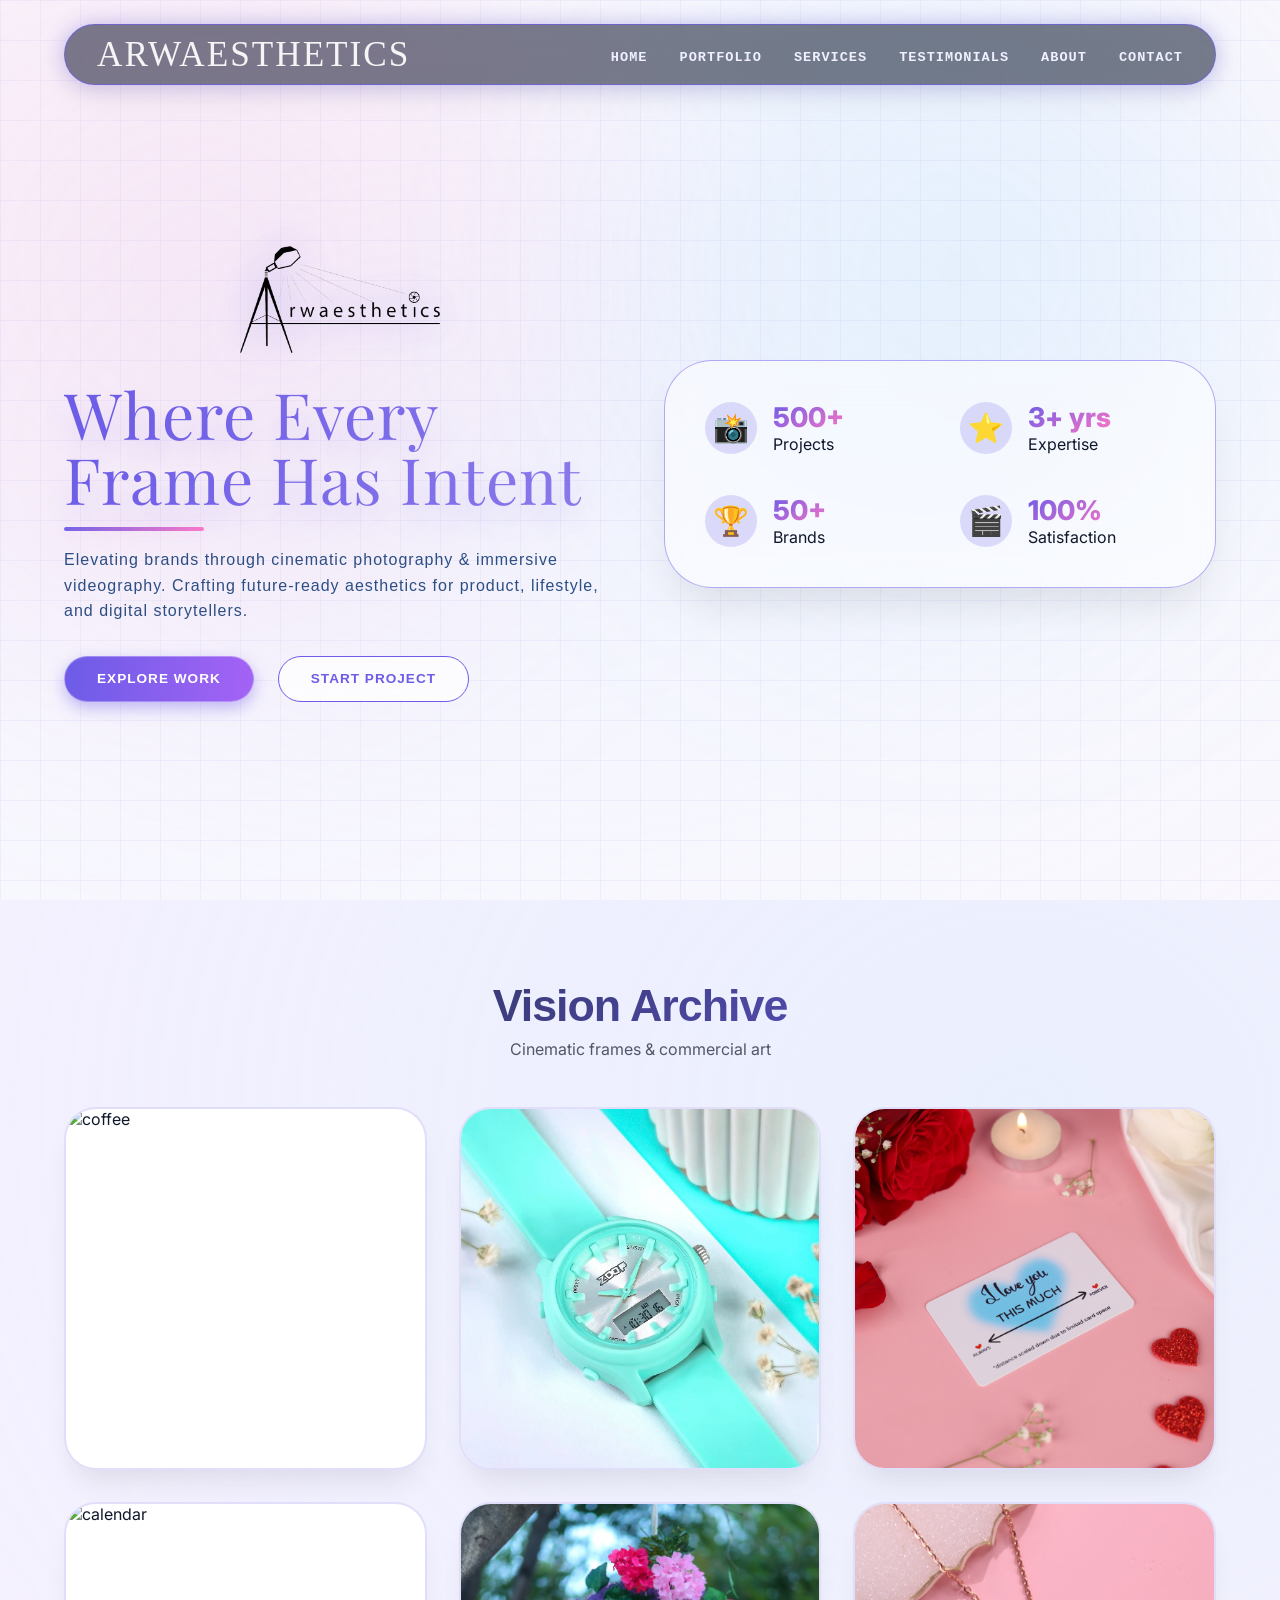
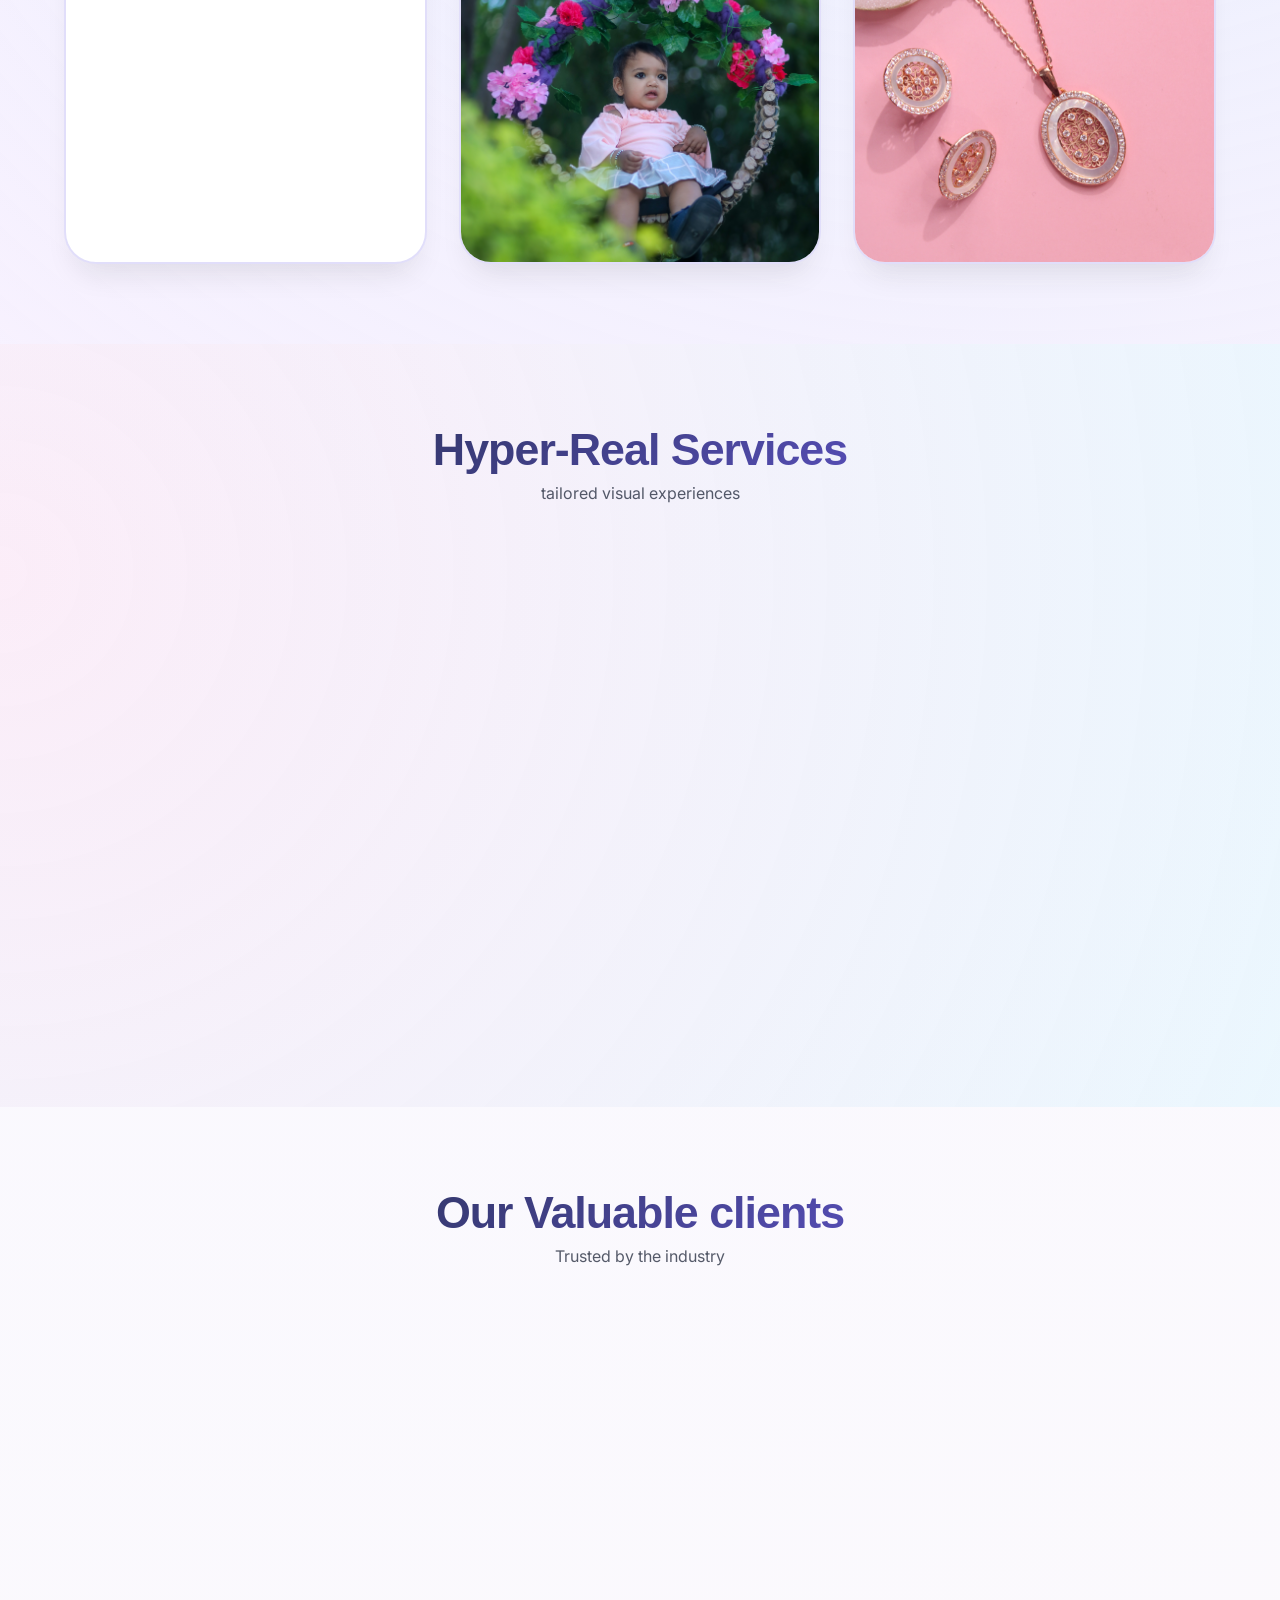
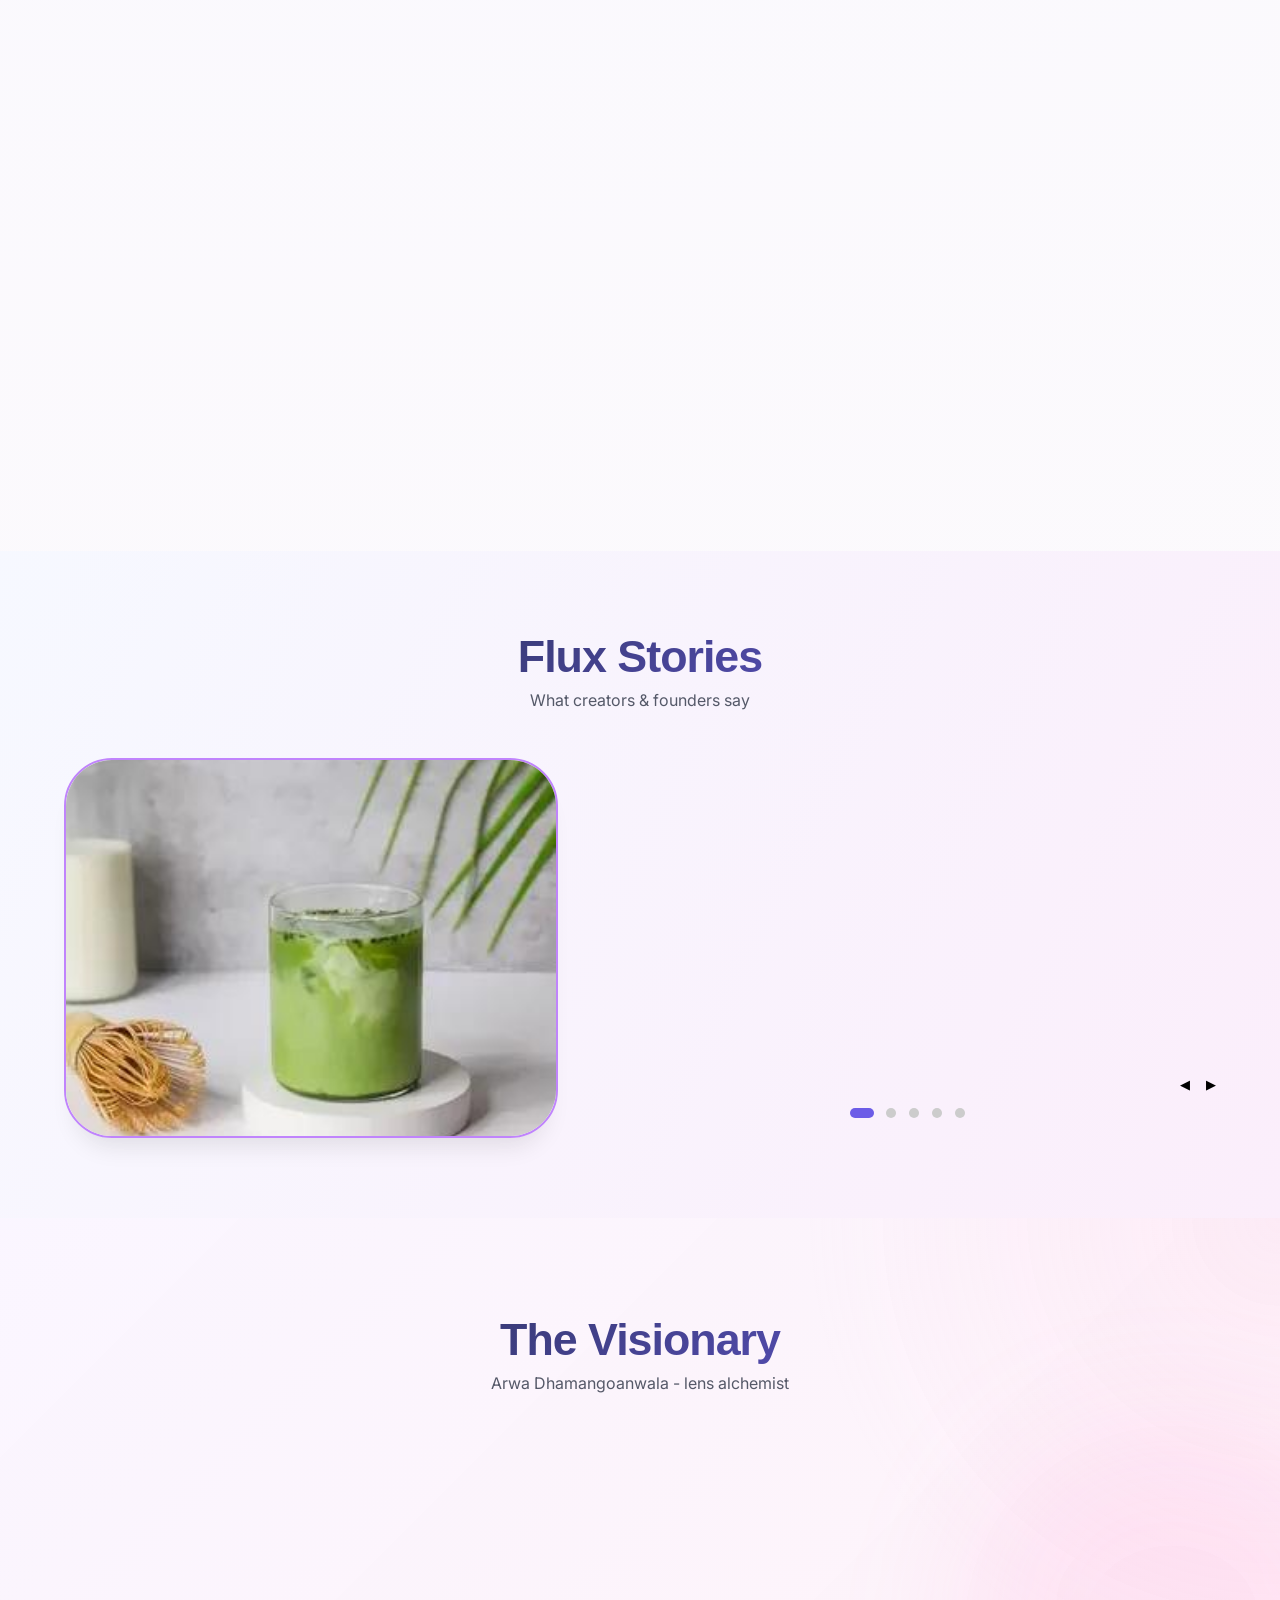
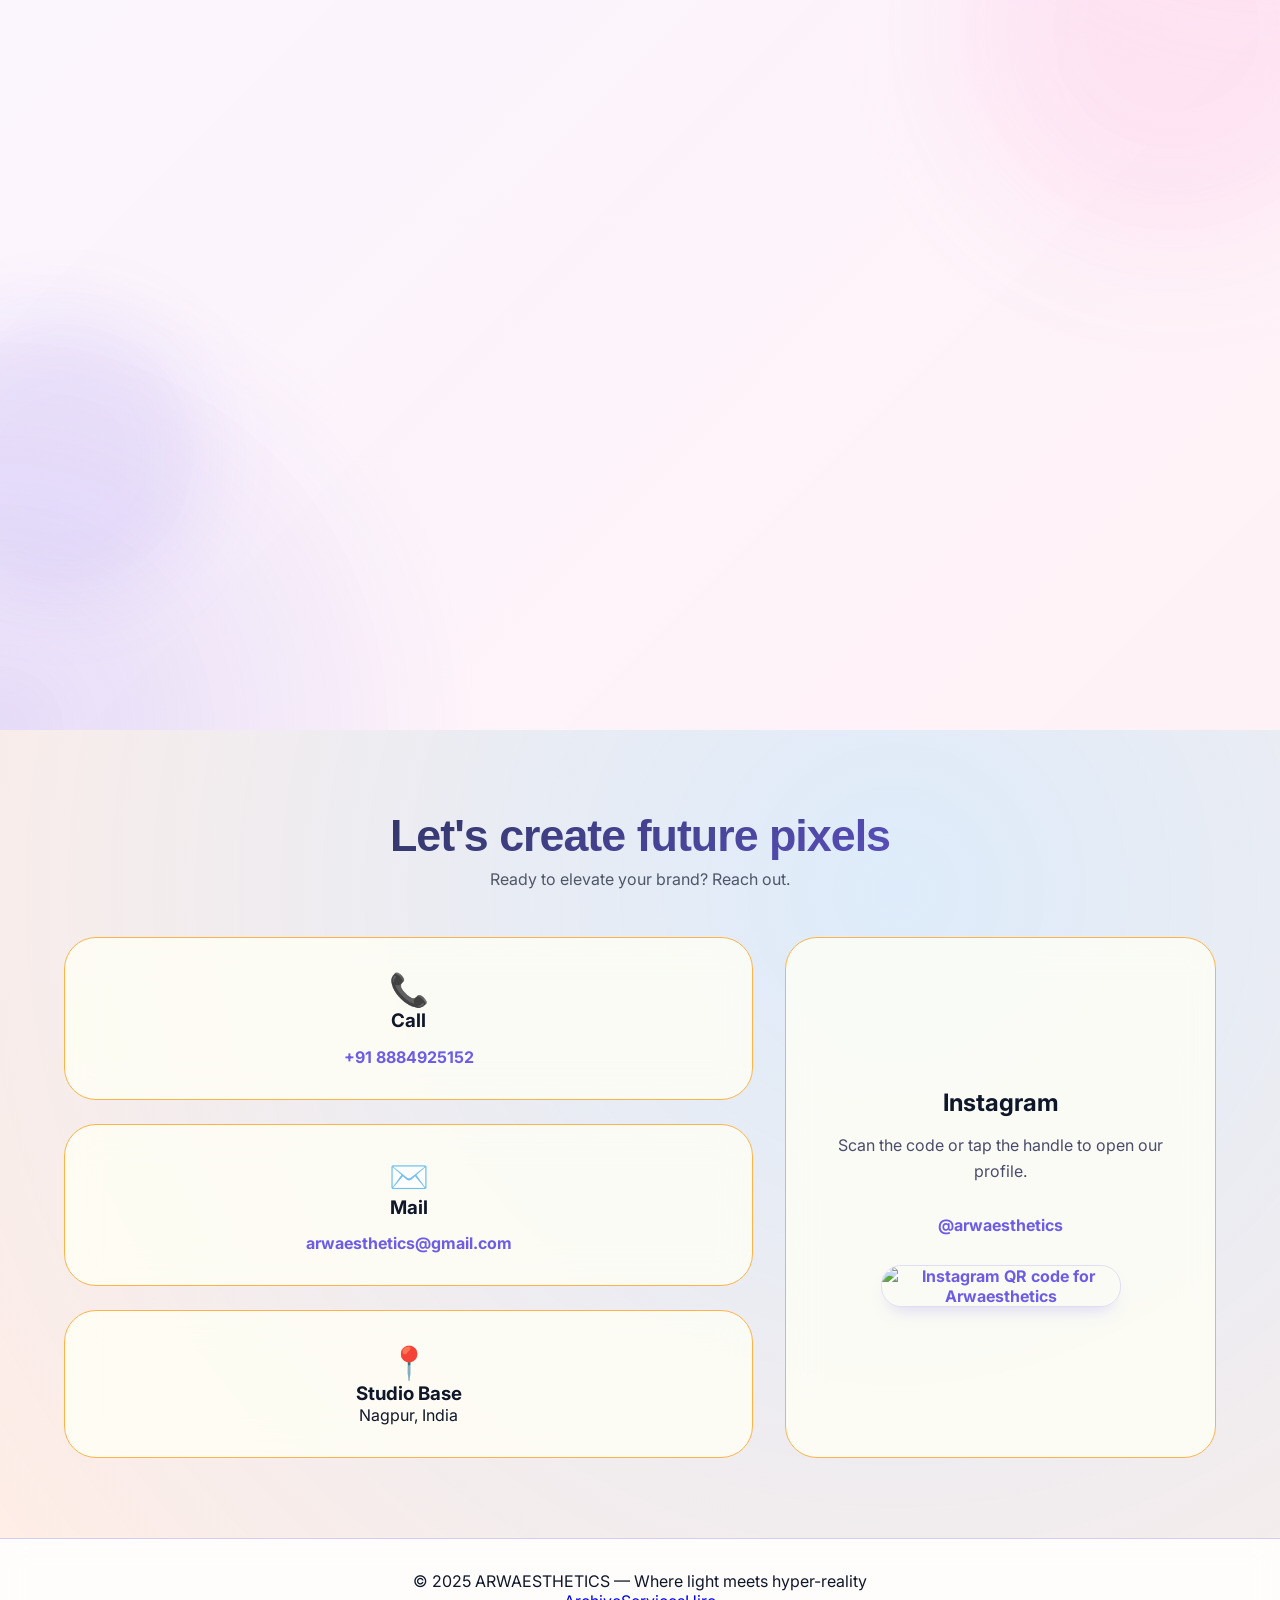
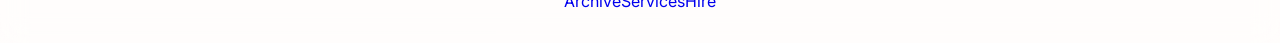
==== commit 655cd51b: "Remove ZahYa Ventures testimonial from testimonialsData Removed a testimonial entry for ZahYa Ventur" ====
--- a/index.html
+++ b/index.html
@@ -902,7 +902,6 @@
 <script>
     const testimonialsData = [
         { name: "Sarath", role: "Eightyone Teas", text: "Hey Arwa, the photos are amazing. The pictures are so clear and you just got them how I hoped they would look. Your creativity and photography skills added a royal feel to my product.I am highly satisfied with your work - best results, quickest turnaround, and fairly priced. As earlier said, your bond continues with Eightyone Teas. Surely, I'll recommend your work for product photos.", image: "eightyone teas.jpeg" },
-        { name: "ZahYa ventures", role: "", text: "We came to know about Arwa and her work through a referral.She has very fine sense of choosing right elements and setup to highlight the beauty of product. We got our entire product range shoot by her.Loved her work", image: "ZahYa Ventures.jpeg" },
         { name: "Sangeeta Prayaga", role: "Founder Miss Compass Hands", text: "Arwa is very easy to work with. I love how patiently she listened to my ever changing requirements and delivered exactly how i envisioned my products to look. She got the vibe i was looking for and styled the the photographs exactly how i wanted them.Definitely going to work with her again in the future for all my product photograph requirements and i recommend her to anyone looking to get beautiful photographs of their products!", image: "Compass Hands.jpeg" },
         { name: "Khadija Taher", role: "Bake It Right - Bakery", text: "Arwa you're such a talented photographer and i am thrilled with the results of your work. You have made extra effort to capture every picture from the perfect angle", image: "Bake it right.jpeg" },
         { name: "Anuragha", role: "Rose & Smith - Aroma", text: "Working with Arwaesthetic has been extremely fulfilling. The requirements were understood clearly and the delivery time was quick. Work is thoroughly professional and loved their work on our project. Would definitely recommend Arwaesthetic for product photography.", image: "aroma.jpeg" },
@@ -977,4 +976,4 @@
     }
 </script>
 </body>
-</html>+</html>
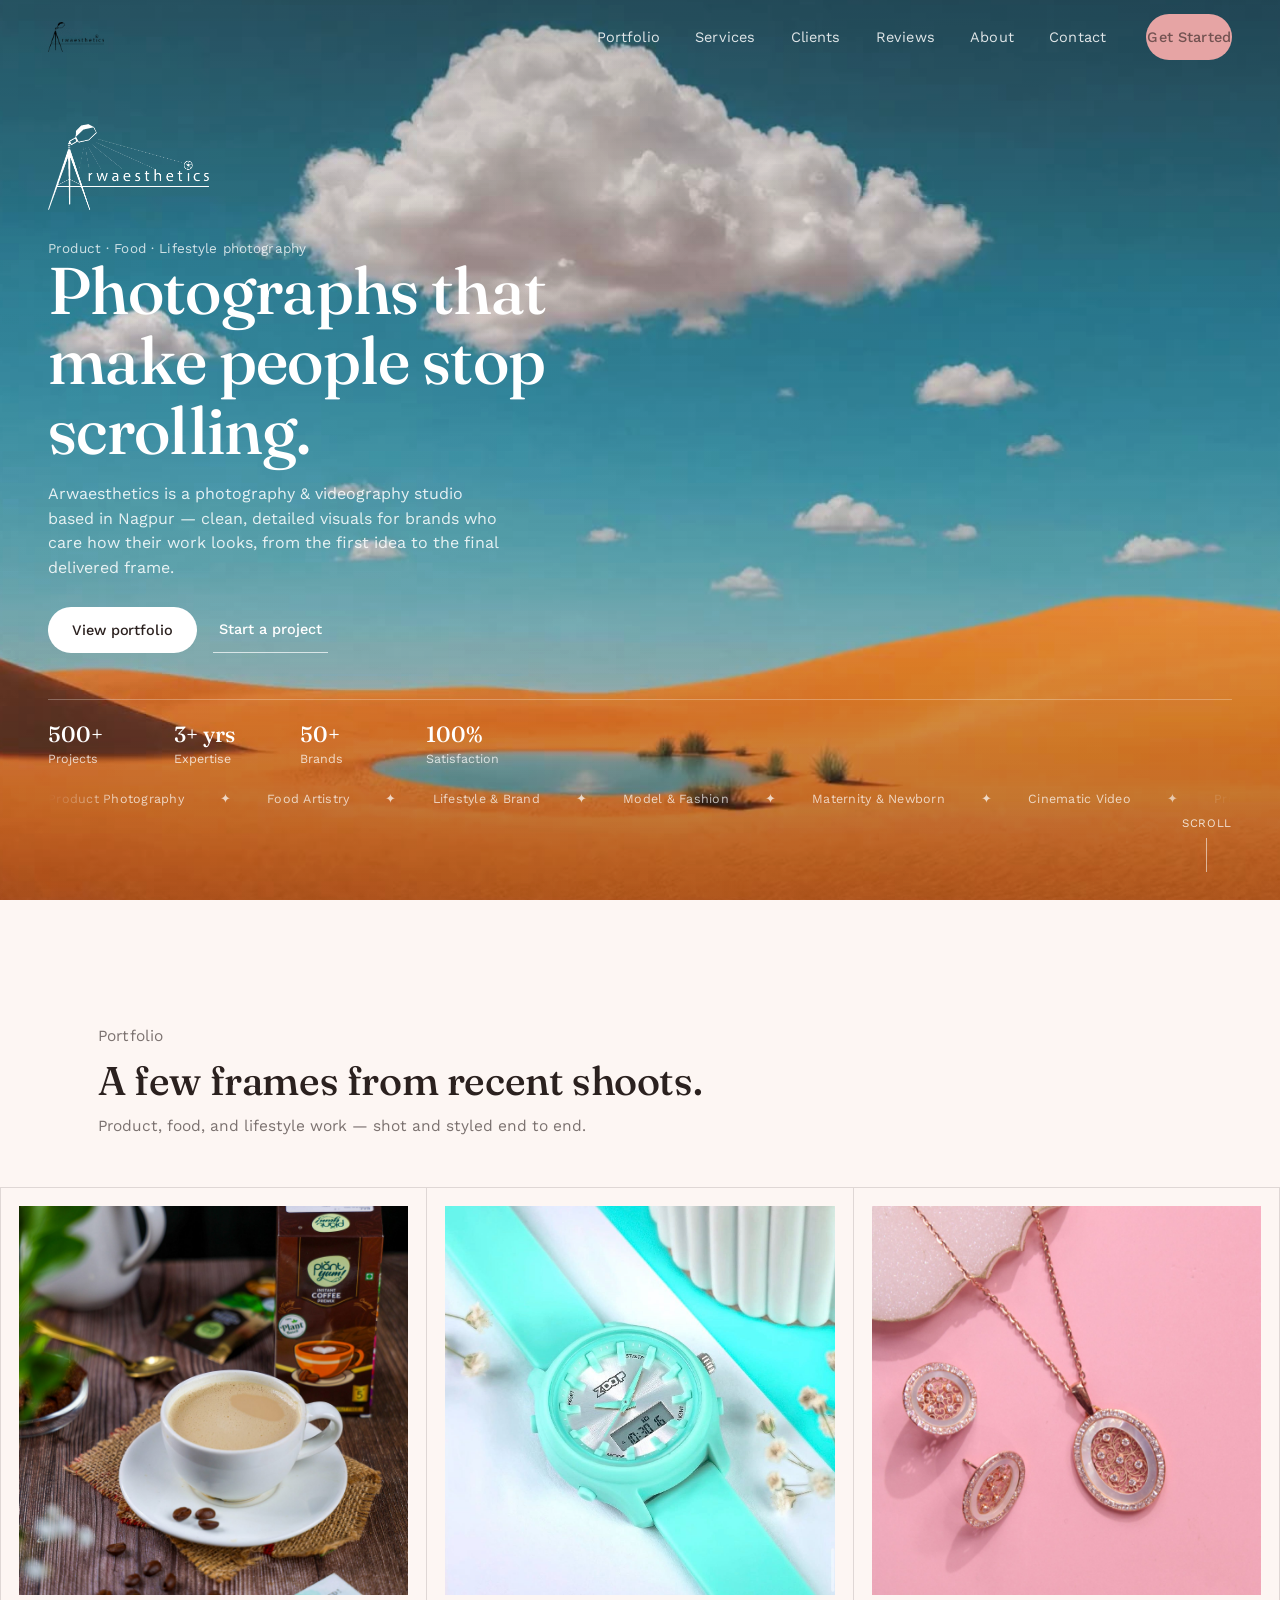
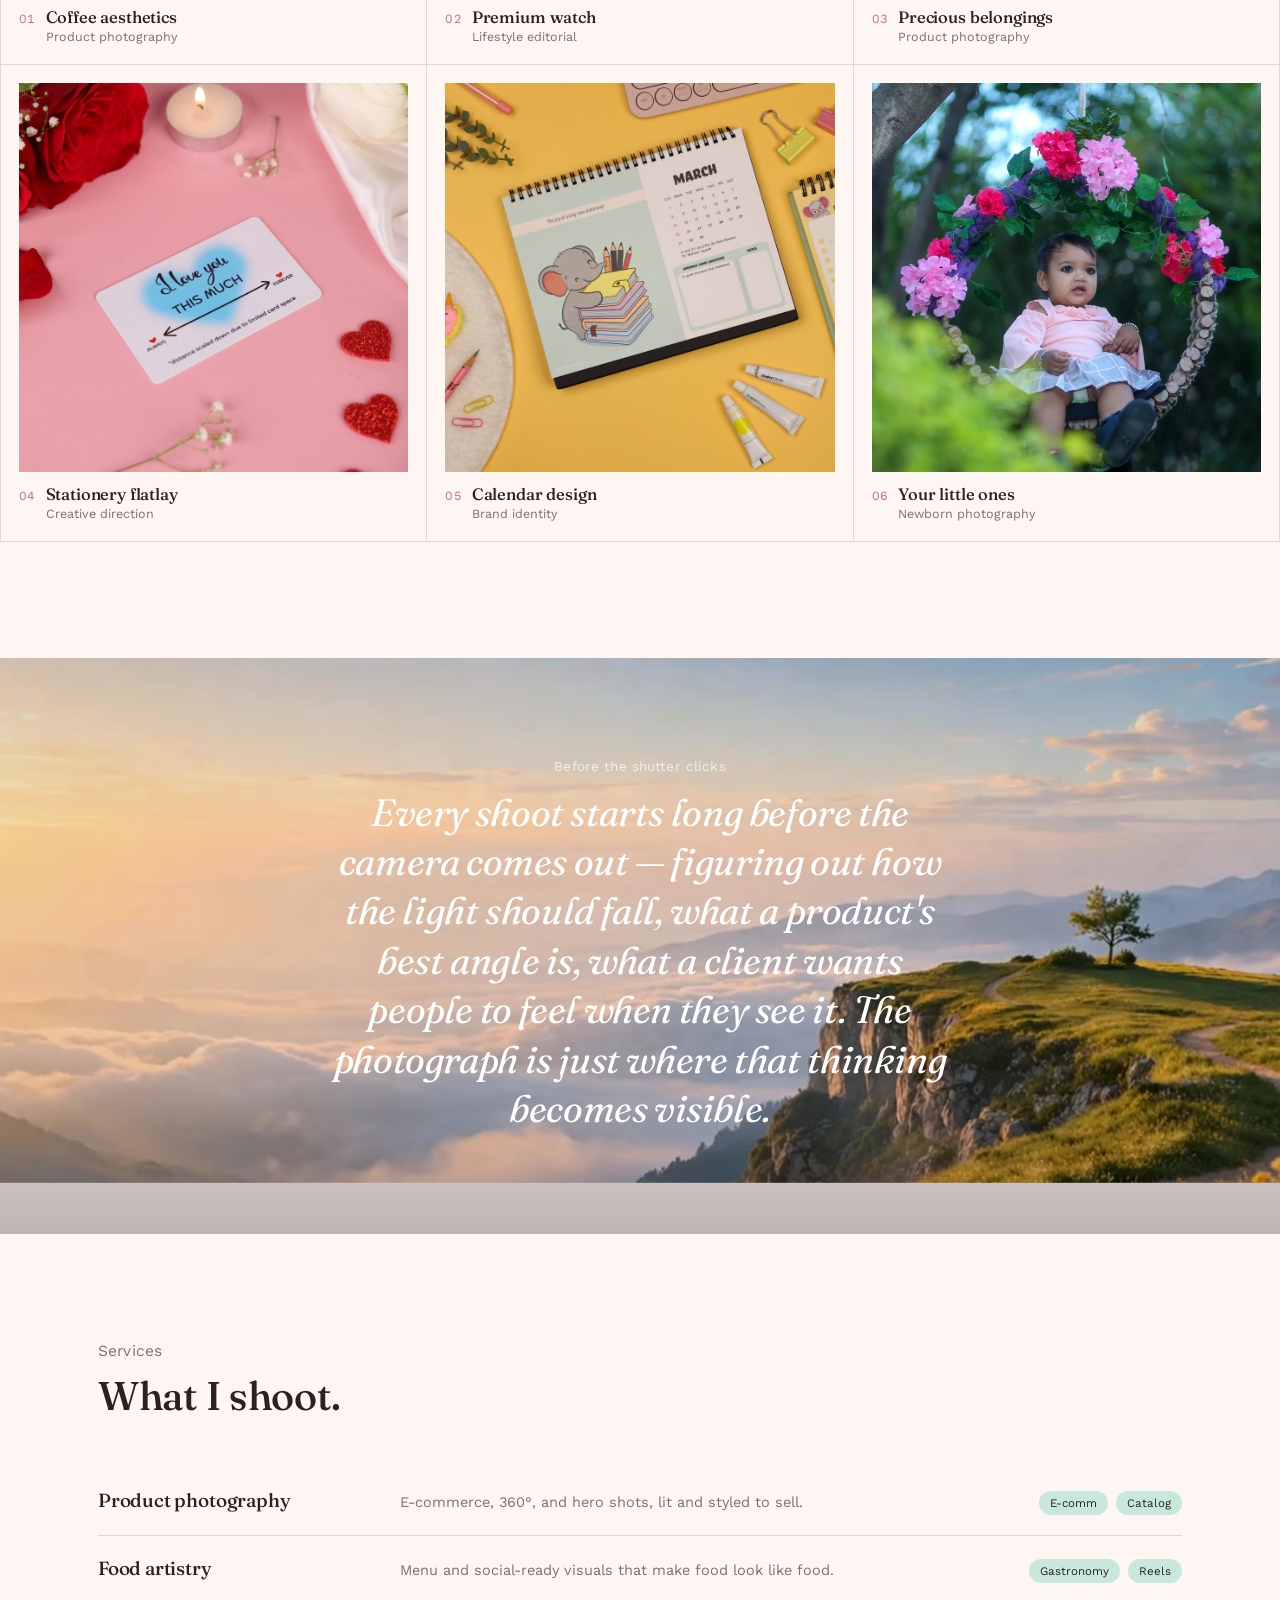
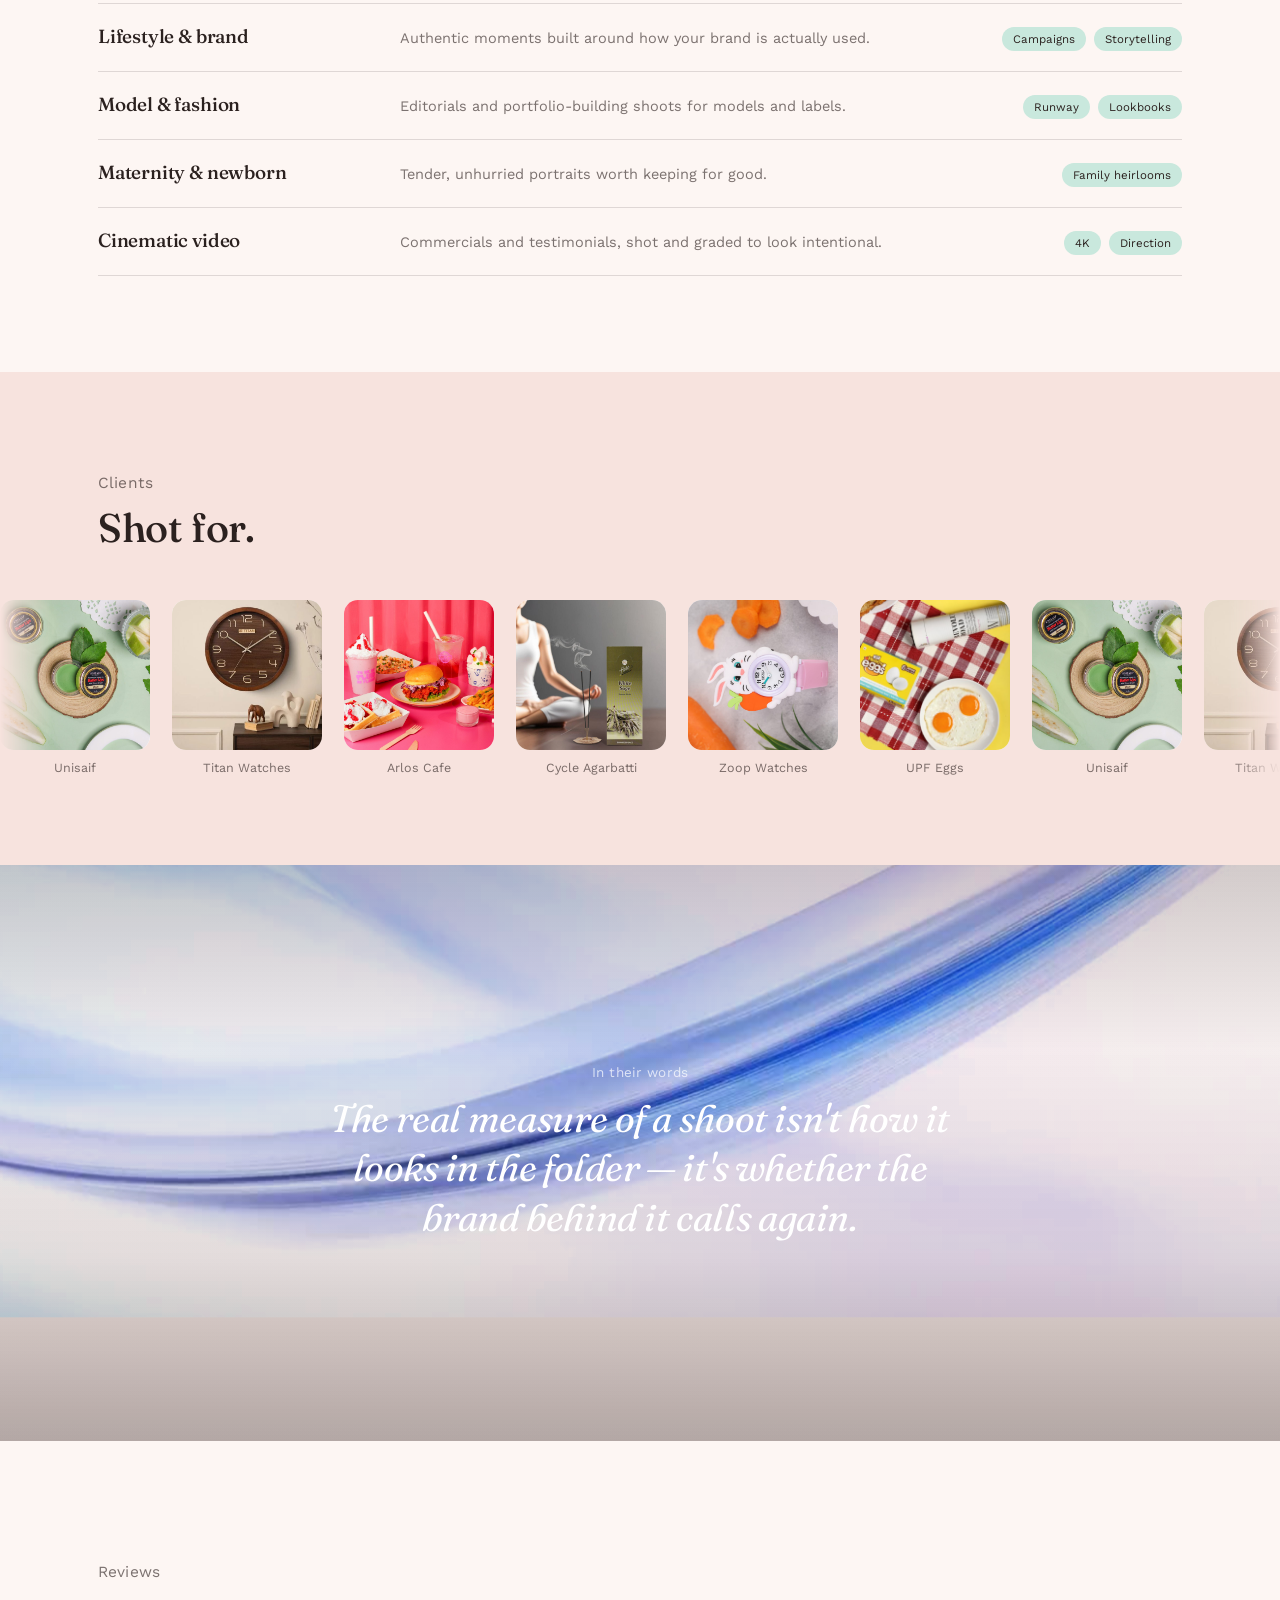
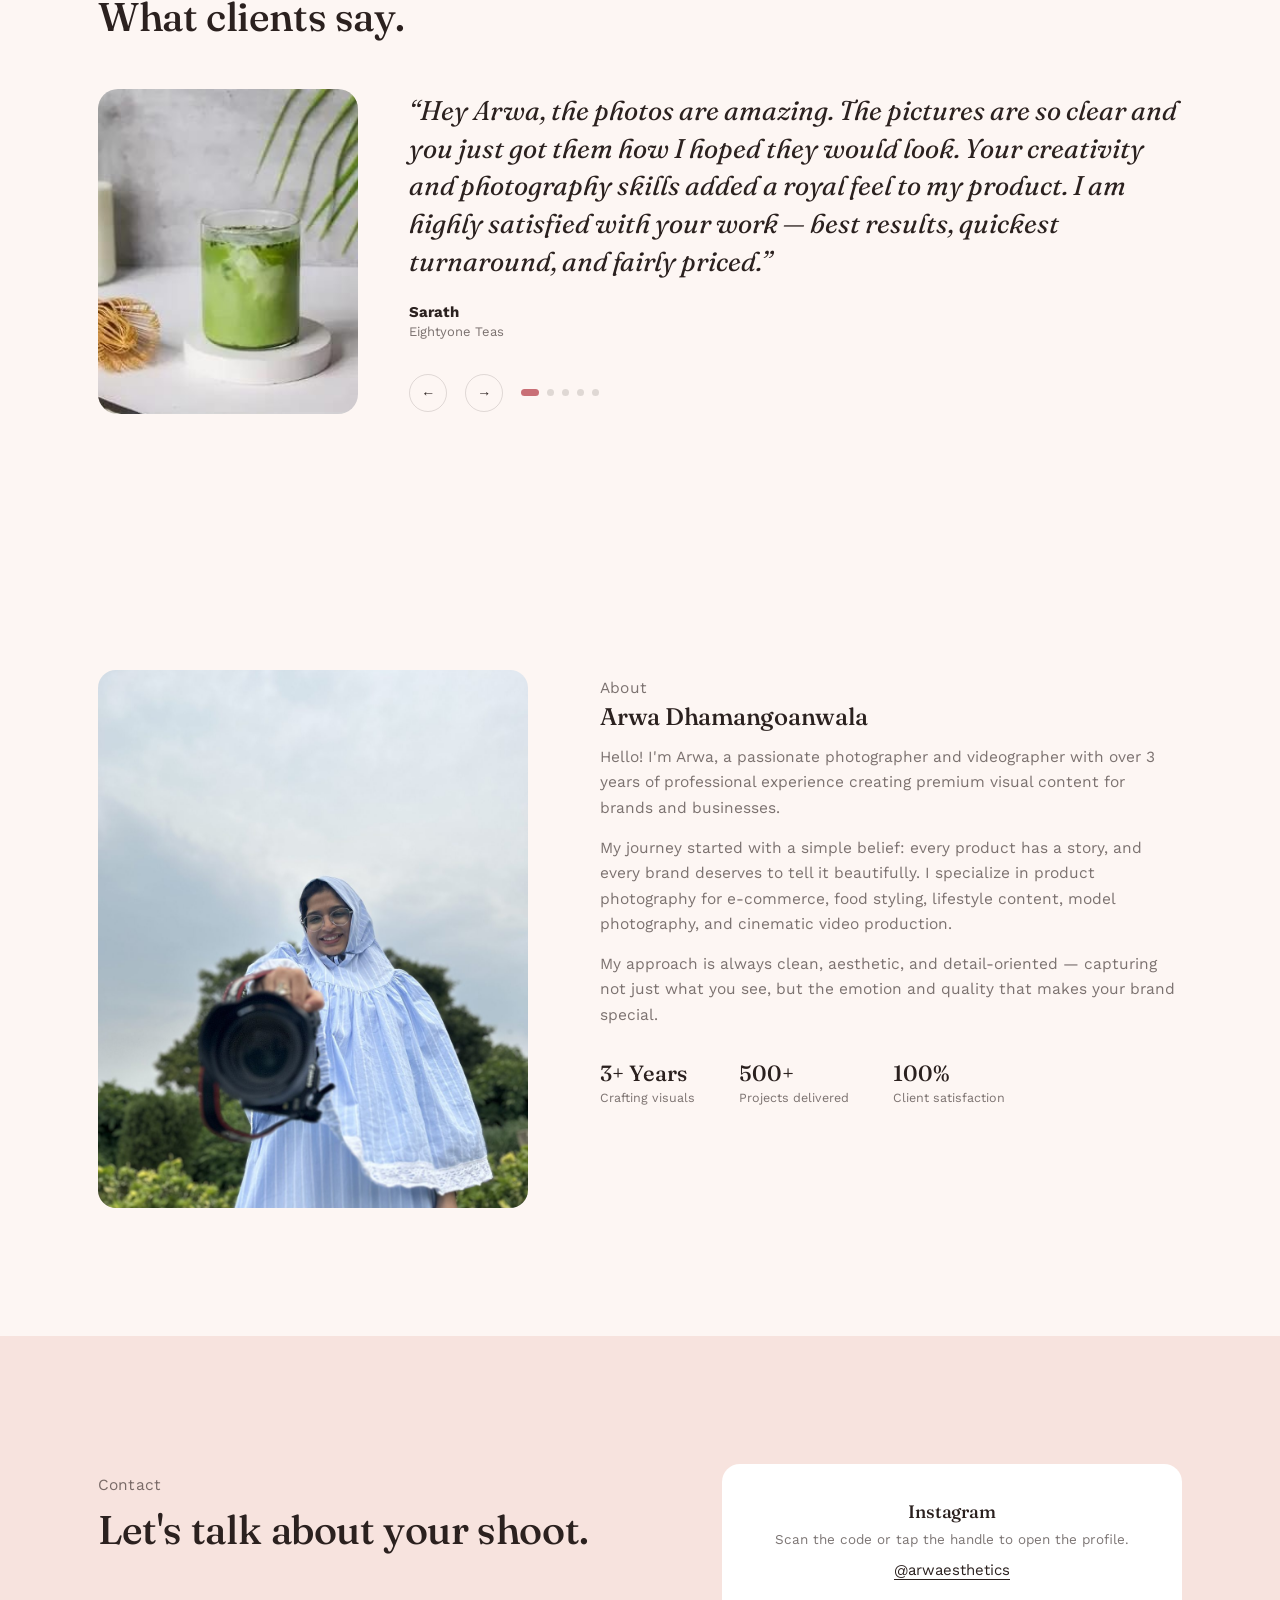
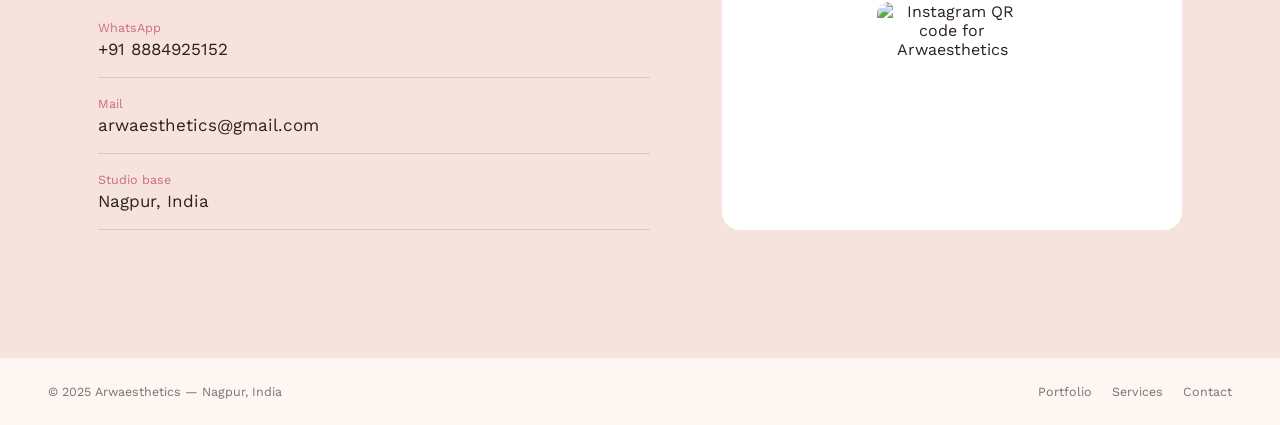
==== commit 6361db5c: "update website" ====
--- a/index.html
+++ b/index.html
@@ -1,979 +1,781 @@
 <!DOCTYPE html>
 <html lang="en">
 <head>
-    <link rel="preconnect" href="https://fonts.googleapis.com">
-    <link rel="preconnect" href="https://fonts.gstatic.com" crossorigin>
-    <link href="https://fonts.googleapis.com/css2?family=Playfair+Display:wght@400;600;700&display=swap" rel="stylesheet">
-    <meta charset="UTF-8">
-    <meta name="viewport" content="width=device-width, initial-scale=1.0, viewport-fit=cover">
-    <title>ARWAESTHETICS | Hi-Tech Visual Studio</title>
-    <style>
-        /* ---------- IMPORT FUTURISTIC FONTS ---------- */
-        
-        @import url('https://fonts.googleapis.com/css2?family=Space+Grotesk:wght@300;400;500;600;700&family=Syne:wght@400;500;600;700;800&family=Inter:opsz,wght@14..32,300;14..32,400;14..32,600;14..32,700;14..32,800&family=Great+Vibes&display=swap');
-        * {
-            margin: 0;
-            padding: 0;
-            box-sizing: border-box;
-        }
-
-        :root {
-            --bg-soft: #fefefe;
-            --glass-white: rgba(255, 255, 255, 0.6);
-            --glass-border: rgba(108, 92, 231, 0.3);
-            --primary-neon: #6c5ce7;
-            --secondary-neon: #a463f5;
-            --tertiary-glow: #00d2ff;
-            --accent-pink: #ff75c5;
-            --accent-peach: #ffb347;
-            --accent-mint: #7de2d1;
-            --dark-text: #0f172a;
-            --gray-futuristic: #1e293b;
-            --card-shadow: 0 25px 40px -12px rgba(0, 0, 0, 0.08), 0 0 0 1px rgba(108, 92, 231, 0.12);
-            --glow-sm: 0 0 12px rgba(108, 92, 231, 0.4);
-            --transition-smooth: cubic-bezier(0.25, 0.46, 0.45, 0.94);
-        }
-
-        body {
-            font-family: 'Space Grotesk', 'Inter', sans-serif;
-            background: radial-gradient(circle at 10% 20%, rgba(248, 247, 255, 0.98), rgba(255, 252, 250, 0.96));
-            color: var(--dark-text);
-            overflow-x: hidden;
-            position: relative;
-            scroll-behavior: smooth;
-        }
-
-        /* ------ ADVANCED DIGITAL GRID + PARTICLE GLOW ------ */
-        .futuristic-bg {
-            position: fixed;
-            top: 0;
-            left: 0;
-            width: 100%;
-            height: 100%;
-            z-index: -2;
-            pointer-events: none;
-            background: radial-gradient(ellipse at 40% 50%, rgba(220, 240, 255, 0.25) 0%, rgba(255, 245, 250, 0.1) 100%);
-        }
-
-        .digital-grid {
-            position: fixed;
-            top: 0;
-            left: 0;
-            width: 100%;
-            height: 100%;
-            background-image: 
-                linear-gradient(rgba(108, 92, 231, 0.06) 1px, transparent 1px),
-                linear-gradient(90deg, rgba(108, 92, 231, 0.06) 1px, transparent 1px);
-            background-size: 40px 40px;
-            z-index: -1;
-            animation: gridShift 15s linear infinite;
-        }
-
-        @keyframes gridShift {
-            0% { transform: translate(0, 0); }
-            100% { transform: translate(40px, 40px); }
-        }
-
-        .blob-glow {
-            position: fixed;
-            width: 70vw;
-            height: 70vw;
-            background: radial-gradient(circle, rgba(125, 200, 255, 0.18), transparent 70%);
-            border-radius: 50%;
-            filter: blur(100px);
-            top: -20%;
-            right: -10%;
-            z-index: -1;
-            animation: blobFloat 20s infinite alternate;
-        }
-
-        .blob-glow-2 {
-            left: -20%;
-            bottom: -10%;
-            background: radial-gradient(circle, rgba(255, 160, 210, 0.2), transparent);
-            filter: blur(110px);
-            animation: blobFloat 25s infinite alternate-reverse;
-        }
-
-        @keyframes blobFloat {
-            0% { transform: translate(0, 0) scale(1); opacity: 0.5; }
-            100% { transform: translate(6%, 8%) scale(1.2); opacity: 0.8; }
-        }
-
-        /* ---------- STANDOUT NAVIGATION (HI-TECH GLASS) ---------- */
-        nav {
-            position: fixed;
-            top: 24px;
-            left: 5%;
-            right: 5%;
-            width: 90%;
-            z-index: 1000;
-            background: rgba(15, 23, 42, 0.55);
-            backdrop-filter: blur(18px) saturate(200%);
-            border-radius: 80px;
-            border: 1.5px solid rgba(108, 92, 231, 0.7);
-            box-shadow: 0 8px 32px rgba(0, 0, 0, 0.08), 0 0 20px rgba(108, 92, 231, 0.3);
-            padding: 0.6rem 2rem;
-            display: flex;
-            justify-content: space-between;
-            align-items: center;
-            transition: all 0.3s var(--transition-smooth);
-        }
-
-        nav.scrolled {
-            background: rgba(15, 23, 42, 0.75);
-            border-color: #a463f5;
-            box-shadow: 0 12px 40px rgba(0, 0, 0, 0.1), 0 0 25px #6c5ce7;
-            top: 16px;
-        }
-
-        .logo {
-            font-family: 'cinzel',serif;
-            font-weight:500;
-            letter-spacing: 2px;
-            text-transform:uppercase;
-            font-size: 2.2rem; /* Changed from 72px to fit navbar */
-            color: whitesmoke;
-            cursor: pointer;
-            margin-bottom: 0;
-        }
-
-        .logo img {
-            height: 50px;
-            filter: drop-shadow(0 0 6px #6c5ce7);
-        }
-
-        .nav-links {
-            display: flex;
-            gap: 2rem;
-            list-style: none;
-        }
-
-        .nav-links a {
-            text-decoration: none;
-            font-weight: 600;
-            font-size: 0.85rem;
-            letter-spacing: 1px;
-            color: #f0f0ff;
-            transition: 0.2s;
-            position: relative;
-            padding: 6px 0;
-            font-family: 'Space Grotesk', monospace;
-            text-transform: uppercase;
-        }
-
-        .nav-links a::after {
-            content: '';
-            position: absolute;
-            bottom: 0;
-            left: 0;
-            width: 0%;
-            height: 2px;
-            background: linear-gradient(90deg, #6c5ce7, #ff75c5);
-            transition: width 0.25s ease;
-            border-radius: 4px;
-        }
-
-        .nav-links a:hover::after,
-        .nav-links a.active::after {
-            width: 100%;
-        }
-
-        .nav-links a.active {
-            background: linear-gradient(135deg, #ffffff, #c084fc);
-            -webkit-background-clip: text;
-            background-clip: text;
-            color: transparent;
-            font-weight: 700;
-        }
-
-        .nav-toggle {
-            display: none;
-            background: rgba(108, 92, 231, 0.3);
-            border: 1px solid #c084fc;
-            border-radius: 40px;
-            font-size: 1.6rem;
-            padding: 4px 12px;
-            cursor: pointer;
-            color: white;
-        }
-
-        /* ----- Hero Section with Logo Animation ----- */
-        .hero {
-            min-height: 100vh;
-            display: flex;
-            align-items: center;
-            padding: 8rem 5% 5rem;
-            position: relative;
-        }
-
-        .hero-content {
-            max-width: 1300px;
-            margin: 0 auto;
-            display: grid;
-            grid-template-columns: 1fr 1fr;
-            gap: 3rem;
-            align-items: center;
-        }
-
-        .hero-logo {
-            text-align: center;
-            margin-bottom: 1.5rem;
-        }
-
-        .hero-logo img {
-            width: 200px;
-            height: auto;
-            filter: drop-shadow(0 0 20px rgba(108, 92, 231, 0.7));
-            animation: logoFloat 3s ease-in-out infinite, hueRotate 8s linear infinite;
-        }
-
-        @keyframes logoFloat {
-            0%, 100% { transform: translateY(0px); }
-            50% { transform: translateY(-12px); }
-        }
-
-        @keyframes hueRotate {
-            0% { filter: drop-shadow(0 0 8px #6c5ce7) hue-rotate(0deg);}
-            100% { filter: drop-shadow(0 0 15px #ff75c5) hue-rotate(8deg);}
-        }
-
-        .hero-text h1 {
-            font-size: clamp(3.8rem, 5vw, 5.2rem);
-            font-family: 'Playfair Display', serif;
-            font-weight: 300;
-            line-height: 1.02;
-            letter-spacing: 1px;
-            text-transform: none;
-            background: linear-gradient(120deg, #6c5ce7, #8e7dec, #ff75c5, #ffb347);
-            background-size: 300% 300%;
-            -webkit-background-clip: text;
-            background-clip: text;
-            color: transparent;
-            text-shadow: 0 16px 28px rgba(108, 92, 231, 0.18);
-            animation: gradientShift 10s ease infinite;
-            margin-bottom: 1rem;
-            position: relative;
-        }
-
-        .hero-text h1::after {
-            content: '';
-            display: block;
-            width: 140px;
-            height: 4px;
-            margin-top: 1rem;
-            border-radius: 999px;
-            background: linear-gradient(135deg, rgba(108, 92, 231, 0.95), rgba(255, 117, 197, 0.95));
-            box-shadow: 0 0 24px rgba(255, 117, 197, 0.22);
-        }
-
-        @keyframes gradientShift {
-            0% { background-position: 0% 50%; }
-            50% { background-position: 100% 50%; }
-            100% { background-position: 0% 50%; }
-        }
-
-        .hero-text p {
-            font-size: 1rem;
-            line-height: 1.6;
-            color: #2d4e83;
-            font-weight: 200;         /* Changed from 450 to very thin */
-            margin: 1rem 0 2rem;
-            font-family: 'Montserrat', sans-serif;
-            letter-spacing: 1px;      /* Widens the space between letters */
-        }
-
-        .cta-buttons {
-            display: flex;
-            gap: 1.5rem;
-            flex-wrap: wrap;
-        }
-
-        .btn {
-            padding: 0.9rem 2rem;
-            border-radius: 40px;
-            font-weight: 700;
-            font-size: 0.85rem;
-            transition: all 0.25s ease;
-            cursor: pointer;
-            border: none;
-            letter-spacing: 1px;
-            font-family: 'Space Grotesk', sans-serif;
-        }
-
-        .btn-primary {
-            background: linear-gradient(95deg, #6c5ce7, #a463f5);
-            color: white;
-            box-shadow: 0 6px 16px rgba(108, 92, 231, 0.4);
-            border: 1px solid rgba(255,255,255,0.3);
-        }
-
-        .btn-primary:hover {
-            transform: translateY(-4px) scale(1.02);
-            box-shadow: 0 15px 30px rgba(108, 92, 231, 0.6);
-        }
-
-        .btn-secondary {
-            background: rgba(255,255,255,0.75);
-            backdrop-filter: blur(8px);
-            border: 1px solid #6c5ce7;
-            color: #6c5ce7;
-        }
-
-        .btn-secondary:hover {
-            background: #6c5ce7;
-            color: white;
-            transform: translateY(-3px);
-        }
-
-        /* Hero Stats Card - Tech Gloss */
-        .hero-card {
-            background: rgba(255, 255, 255, 0.5);
-            backdrop-filter: blur(18px);
-            border-radius: 48px;
-            border: 1px solid rgba(108, 92, 231, 0.5);
-            padding: 2rem;
-            display: grid;
-            grid-template-columns: 1fr 1fr;
-            gap: 1.5rem;
-            box-shadow: 0 25px 45px -12px rgba(0, 0, 0, 0.1);
-            transition: all 0.3s;
-        }
-
-        .stat-box {
-            display: flex;
-            align-items: center;
-            gap: 1rem;
-            padding: 0.5rem;
-            transition: 0.2s;
-        }
-
-        .stat-icon {
-            width: 52px;
-            height: 52px;
-            background: rgba(108, 92, 231, 0.2);
-            border-radius: 28px;
-            display: flex;
-            align-items: center;
-            justify-content: center;
-            font-size: 1.8rem;
-            animation: microPulse 2s infinite;
-        }
-
-        @keyframes microPulse {
-            0% { transform: scale(1); opacity: 0.8;}
-            50% { transform: scale(1.05); opacity: 1;}
-            100% { transform: scale(1); opacity: 0.8;}
-        }
-
-        .stat-text h3 {
-            font-size: 1.7rem;
-            font-weight: 800;
-            background: linear-gradient(145deg, #6c5ce7, #ff75c5);
-            -webkit-background-clip: text;
-            background-clip: text;
-            color: transparent;
-        }
-
-        /* Sections — plain text titles */
-        section {
-            padding: 5rem 5%;
-            position: relative;
-        }
-
-        .section-title {
-            text-align: center;
-            margin-bottom: 3rem;
-        }
-
-        .section-title h2 {
-            font-size: 2.8rem;
-            font-family: 'Syne', sans-serif;
-            font-weight: 700;
-            background: linear-gradient(145deg, #1e293b, #6c5ce7);
-            -webkit-background-clip: text;
-            background-clip: text;
-            color: transparent;
-            letter-spacing: -1px;
-        }
-
-        .section-title p {
-            font-size: 1rem;
-            opacity: 0.7;
-            margin-top: 8px;
-        }
-
-        /* Portfolio Grid */
-        #portfolio { background: radial-gradient(ellipse at 80% 20%, rgba(200, 220, 255, 0.3), rgba(245, 235, 255, 0.5)); }
-        .portfolio-grid {
-            display: grid;
-            grid-template-columns: repeat(auto-fit, minmax(280px, 1fr));
-            gap: 2rem;
-        }
-        .portfolio-item {
-            position: relative;
-            border-radius: 32px;
-            overflow: hidden;
-            aspect-ratio: 1/1;
-            background: #fff;
-            transition: all 0.4s cubic-bezier(0.2, 0.9, 0.4, 1.1);
-            box-shadow: 0 20px 30px -12px rgba(0,0,0,0.1);
-            border: 2px solid rgba(108, 92, 231, 0.2);
-        }
-        .portfolio-item img { width: 100%; height: 100%; object-fit: cover; transition: transform 0.5s; }
-        .portfolio-item:hover { transform: translateY(-8px) scale(1.02); border-color: #a463f5; box-shadow: 0 30px 40px -15px rgba(108,92,231,0.4); }
-        .portfolio-item:hover img { transform: scale(1.06); }
-        .portfolio-overlay {
-            position: absolute;
-            bottom: 0;
-            left: 0;
-            right: 0;
-            background: linear-gradient(0deg, rgba(255,255,255,0.9), transparent);
-            padding: 1.5rem;
-            transform: translateY(100%);
-            transition: transform 0.35s;
-            backdrop-filter: blur(2px);
-        }
-        .portfolio-item:hover .portfolio-overlay { transform: translateY(0); }
-
-        /* Services */
-        #services { background: radial-gradient(circle at 0% 30%, rgba(255, 220, 240, 0.4), rgba(220, 245, 255, 0.5)); }
-        .services-grid {
-            display: grid;
-            grid-template-columns: repeat(auto-fit, minmax(300px, 1fr));
-            gap: 2rem;
-        }
-        .service-card {
-            background: rgba(255, 255, 255, 0.7);
-            backdrop-filter: blur(12px);
-            border-radius: 42px;
-            padding: 2rem;
-            border: 1px solid rgba(0, 210, 255, 0.4);
-            transition: all 0.3s;
-        }
-        .service-card:hover {
-            transform: translateY(-10px);
-            border-color: #ff75c5;
-            background: rgba(255,255,240,0.9);
-            box-shadow: 0 30px 30px -15px rgba(108,92,231,0.2);
-        }
-        .service-icon {
-            font-size: 2.6rem;
-            margin-bottom: 1rem;
-            display: inline-block;
-            animation: emojiGlide 2s infinite alternate;
-        }
-        @keyframes emojiGlide {
-            0% { transform: translateY(0px) rotate(0deg); }
-            100% { transform: translateY(-8px) rotate(5deg); }
-        }
-
-        /* Testimonials */
-        #testimonials { background: linear-gradient(115deg, rgba(245, 248, 255, 0.8), rgba(250, 235, 250, 0.8)); }
-        .testimonials-slider {
-            display: grid;
-            grid-template-columns: 0.8fr 1fr;
-            gap: 2.5rem;
-            align-items: center;
-        }
-        .testimonials-image {
-            border-radius: 48px;
-            overflow: hidden;
-            height: 380px;
-            box-shadow: 0 20px 25px -12px rgba(0,0,0,0.1);
-            border: 2px solid #c084fc;
-        }
-        .testimonials-image img {
-            width: 100%;
-            height: 100%;
-            object-fit: cover;
-        }
-        .testimonial-card {
-            background: rgba(255,255,255,0.6);
-            backdrop-filter: blur(15px);
-            border-radius: 44px;
-            padding: 2rem;
-        }
-        /* about */
-        #about {
-            position: relative;
-            background: radial-gradient(circle at top right, rgba(255, 195, 225, 0.18), transparent 28%),
-                        radial-gradient(circle at bottom left, rgba(108, 92, 231, 0.16), transparent 28%),
-                        linear-gradient(135deg, rgba(250, 245, 255, 0.92), rgba(255, 241, 246, 0.94));
-            padding: 6rem 5% 7rem;
-            overflow: hidden;
-        }
-        #about::before {
-            content: '';
-            position: absolute;
-            top: 18%;
-            right: -8%;
-            width: 420px;
-            height: 420px;
-            border-radius: 50%;
-            background: rgba(255, 117, 197, 0.12);
-            filter: blur(60px);
-            pointer-events: none;
-        }
-        #about::after {
-            content: '';
-            position: absolute;
-            left: -6%;
-            bottom: 12%;
-            width: 280px;
-            height: 280px;
-            border-radius: 50%;
-            background: rgba(108, 92, 231, 0.1);
-            filter: blur(38px);
-            pointer-events: none;
-        }
-        .about-content {
-            display: grid;
-            grid-template-columns: 1.05fr 0.95fr;
-            gap: 3.2rem;
-            align-items: center;
-            position: relative;
-            z-index: 1;
-        }
-        .about-image {
-            position: relative;
-            overflow: visible;
-        }
-        .about-image::before {
-            content: '';
-            position: absolute;
-            top: -14%;
-            left: -10%;
-            width: 140px;
-            height: 140px;
-            border-radius: 50%;
-            background: rgba(255, 117, 197, 0.14);
-            filter: blur(28px);
-            z-index: 0;
-        }
-        .about-image img {
-            width: 100%;
-            height: auto;
-            border-radius: 38px;
-            box-shadow: 0 40px 70px -30px rgba(15, 23, 42, 0.2), 0 12px 30px rgba(108, 92, 231, 0.12);
-            transition: transform 0.45s var(--transition-smooth), box-shadow 0.45s ease;
-            position: relative;
-            z-index: 1;
-        }
-        .about-image img:hover {
-            transform: translateY(-8px) scale(1.01);
-            box-shadow: 0 40px 80px -22px rgba(15, 23, 42, 0.24), 0 0 28px rgba(108, 92, 231, 0.16);
-        }
-        .about-text {
-            background: rgba(255, 255, 255, 0.82);
-            backdrop-filter: blur(22px);
-            border-radius: 44px;
-            border: 1px solid rgba(108, 92, 231, 0.16);
-            padding: 2.6rem 2.4rem;
-            box-shadow: 0 35px 60px -28px rgba(15, 23, 42, 0.18);
-            position: relative;
-            overflow: hidden;
-        }
-        .about-text::before {
-            content: '';
-            position: absolute;
-            top: 0;
-            left: 0;
-            right: 0;
-            height: 2px;
-            background: linear-gradient(90deg, rgba(108, 92, 231, 0.45), rgba(255, 117, 197, 0.45));
-            opacity: 0.85;
-            pointer-events: none;
-        }
-        .about-text h3 {
-            font-family: 'Syne', sans-serif;
-            font-size: 0.95rem;
-            font-weight: 600;
-            letter-spacing: 1.6px;
-            text-transform: uppercase;
-            color: #6c5ce7;
-            margin-bottom: 1rem;
-        }
-        .about-text h2 {
-            font-family: 'Playfair Display', serif;
-            font-size: clamp(2.6rem, 4vw, 3.4rem);
-            font-weight: 400;
-            line-height: 1.05;
-            letter-spacing: 0.2px;
-            color: #141c3a;
-            margin-bottom: 1.35rem;
-        }
-        .about-text p {
-            font-family: 'Inter', sans-serif;
-            color: #334155;
-            font-size: 1.05rem;
-            line-height: 1.78;
-            margin-bottom: 1.4rem;
-            max-width: 720px;
-        }
-        .about-text p:first-of-type {
-            font-weight: 400;
-            color: #475569;
-        }
-        .about-stats {
-            display: grid;
-            grid-template-columns: repeat(3, minmax(0, 1fr));
-            gap: 1rem;
-            margin-top: 1rem;
-        }
-        .about-stat {
-            background: rgba(108, 92, 231, 0.08);
-            border-radius: 28px;
-            padding: 1rem 1.1rem;
-            display: flex;
-            flex-direction: column;
-            gap: 0.35rem;
-            border: 1px solid rgba(108, 92, 231, 0.12);
-        }
-        .about-stat strong {
-            color: #312e81;
-            font-size: 1.15rem;
-            font-weight: 700;
-        }
-        .about-stat span {
-            color: #4b5563;
-            font-size: 0.95rem;
-            line-height: 1.4;
-        }
-        .about-text .highlight {
-            display: inline-flex;
-            align-items: center;
-            gap: 0.5rem;
-            color: #6c5ce7;
-            font-size: 0.95rem;
-            margin-bottom: 1.45rem;
-            font-weight: 400;
-        }
-        /* contact */
-        #contact { background: radial-gradient(circle at 70% 20%, rgba(190, 220, 250, 0.5), rgba(255, 215, 200, 0.4)); }
-        .contact-grid {
-            display: grid;
-            grid-template-columns: minmax(0, 1.6fr) minmax(280px, 1fr);
-            gap: 2rem;
-            align-items: stretch;
-        }
-        .contact-left {
-            display: grid;
-            gap: 1.5rem;
-        }
-        .contact-card {
-            background: rgba(255,255,245,0.8);
-            backdrop-filter: blur(16px);
-            border-radius: 32px;
-            padding: 2rem;
-            text-align: center;
-            width: 100%;
-            transition: 0.2s;
-            border: 1px solid #ffb347;
-        }
-        .contact-card a {
-            display: inline-block;
-            margin-top: 0.9rem;
-            color: #6c5ce7;
-            text-decoration: none;
-            font-weight: 700;
-            transition: color 0.2s ease, text-shadow 0.2s ease;
-        }
-        .contact-card a:hover {
-            color: #ff75c5;
-            text-shadow: 0 0 10px rgba(255, 117, 197, 0.35);
-            text-decoration: underline;
-        }
-        .contact-qr-card {
-            display: flex;
-            flex-direction: column;
-            align-items: center;
-            justify-content: center;
-            gap: 1rem;
-        }
-        .contact-qr-card p {
-            margin: 0;
-            color: #4b4b6b;
-            line-height: 1.6;
-        }
-        .contact-card .qr-code {
-            width: 100%;
-            max-width: 240px;
-            border-radius: 20px;
-            border: 1px solid rgba(108, 92, 231, 0.18);
-            box-shadow: 0 10px 18px -8px rgba(108, 92, 231, 0.25);
-        }
-        .contact-card:hover {
-            transform: translateY(-8px);
-            border-color: #6c5ce7;
-            box-shadow: 0 20px 30px -12px #6c5ce740;
-        }
-        .contact-icon {
-            font-size: 2rem;
-            animation: iconWave 1.5s infinite;
-        }
-        @media (max-width: 900px) {
-            .hero-content, .about-content, .testimonials-slider { grid-template-columns: 1fr; }
-            .nav-links { display: none; flex-direction: column; position: absolute; top: 80px; left: 5%; right: 5%; background: rgba(0,0,0,0.85); border-radius: 40px; padding: 1rem; backdrop-filter: blur(24px); }
-            .nav-links.show { display: flex; }
-            .nav-toggle { display: block; }
-            .hero-text h1 { font-size: 2.2rem; }
-            .contact-grid { grid-template-columns: 1fr; }
-        }
-        @keyframes iconWave {
-            0% { transform: scale(1); }
-            50% { transform: scale(1.1); text-shadow: 0 0 8px #ff75c5; }
-            100% { transform: scale(1); }
-        }
-        footer {
-            background: rgba(255,255,255,0.4);
-            backdrop-filter: blur(12px);
-            border-top: 1px solid rgba(108,92,231,0.3);
-            padding: 2rem;
-            text-align: center;
-        }
-        /* responsive */
-        @media (max-width: 900px) {
-            .hero-content, .about-content, .testimonials-slider { grid-template-columns: 1fr; }
-            .nav-links { display: none; flex-direction: column; position: absolute; top: 80px; left: 5%; right: 5%; background: rgba(0,0,0,0.85); border-radius: 40px; padding: 1rem; backdrop-filter: blur(24px); }
-            .nav-links.show { display: flex; }
-            .nav-toggle { display: block; }
-            .hero-text h1 { font-size: 2.2rem; }
-        }
-        .reveal { opacity: 0; transform: translateY(28px); transition: all 0.7s var(--transition-smooth); }
-        .reveal.active { opacity: 1; transform: translateY(0); }
-        .tag {
-            background: rgba(108, 92, 231, 0.15);
-            padding: 0.2rem 0.8rem;
-            border-radius: 30px;
-            display: inline-block;
-            margin: 0.2rem;
-            font-size: 0.7rem;
-            font-weight: 500;
-        }
-        a { text-decoration: none; }
-        button { background: none; border: none; }
-    </style>
+<meta charset="UTF-8">
+<meta name="viewport" content="width=device-width, initial-scale=1">
+<title>Arwaesthetics — Product, Food &amp; Lifestyle Photography</title>
+<meta name="description" content="Arwaesthetics — product, food, and lifestyle photography by Arwa Dhamangoanwala, based in Nagpur, India.">
+<link rel="icon" href="assets/logo.png" type="image/png">
+
+<link rel="preconnect" href="https://fonts.googleapis.com">
+<link rel="preconnect" href="https://fonts.gstatic.com" crossorigin>
+<link href="https://fonts.googleapis.com/css2?family=Fraunces:opsz,wght@9..144,300;9..144,400;9..144,500;9..144,600&family=Work+Sans:wght@400;500;600&display=swap" rel="stylesheet">
+
+<style>
+:root{
+  --paper:#fdf6f3;
+  --blush:#f7e3de;
+  --rose:#e6a4a4;
+  --rose-deep:#c96f76;
+  --mint:#c9e8dd;
+  --ink:#2b211f;
+  --ink-soft:rgba(43,33,31,.62);
+  --ink-faint:rgba(43,33,31,.14);
+  --ease:cubic-bezier(.22,.61,.36,1);
+}
+
+*{ box-sizing:border-box; }
+html{ scroll-behavior:smooth; }
+body{
+  margin:0;
+  background:var(--paper);
+  color:var(--ink);
+  font-family:'Work Sans',Arial,sans-serif;
+  font-weight:400;
+  -webkit-font-smoothing:antialiased;
+  -moz-osx-font-smoothing:grayscale;
+  overflow-x:hidden;
+  cursor:auto;
+}
+h1,h2,h3{
+  font-family:'Fraunces',Georgia,serif;
+  font-weight:500;
+  letter-spacing:-.01em;
+  margin:0;
+}
+p{ margin:0; }
+a{ color:inherit; text-decoration:none; }
+img{ max-width:100%; display:block; }
+section{ position:relative; }
+.wrap{ max-width:1180px; margin:0 auto; padding:0 clamp(20px,4vw,48px); }
+.rule{ height:1px; background:var(--ink-faint); border:none; margin:0; }
+
+.eyebrow{ font-size:13.5px; color:var(--ink-soft); letter-spacing:.01em; }
+.section-head{ max-width:640px; margin-bottom:clamp(28px,4vw,48px); }
+.section-head h2{ font-size:clamp(28px,3.6vw,40px); margin-top:8px; }
+.section-head p{ margin-top:10px; color:var(--ink-soft); font-size:15.5px; line-height:1.5; }
+
+.btn{
+  display:inline-flex; align-items:center; justify-content:center;
+  height:46px; padding:0 24px; border-radius:999px;
+  background:var(--rose); color:var(--ink);
+  font-size:14.5px; font-weight:500; letter-spacing:-.005em;
+  border:none; cursor:pointer;
+  transition:background .3s var(--ease), transform .3s var(--ease), box-shadow .3s var(--ease);
+}
+.btn:hover, .btn:focus-visible{ background:var(--rose-deep); transform:translateY(-2px); color:#fff; box-shadow:0 10px 24px rgba(201,111,118,.28); }
+.btn:focus-visible{ outline:2px solid var(--ink); outline-offset:3px; }
+.btn-light{ background:#fff; }
+.btn-light:hover{ background:var(--rose-deep); }
+.btn-ghost{
+  display:inline-flex; align-items:center; justify-content:center;
+  height:46px; padding:0 6px;
+  font-size:14.5px; font-weight:500; color:var(--ink);
+  border-bottom:1px solid var(--ink);
+  transition:opacity .3s var(--ease);
+}
+.btn-ghost:hover{ opacity:.6; }
+.btn-ghost.on-dark{ color:#fff; border-color:rgba(255,255,255,.7); }
+
+/* ---------- ambient cursor glow (desktop, motion-ok only) ---------- */
+.glow{
+  position:fixed; top:0; left:0; z-index:70; width:440px; height:440px;
+  margin-left:-220px; margin-top:-220px; border-radius:50%; pointer-events:none;
+  background:radial-gradient(circle, rgba(230,164,164,.20) 0%, rgba(230,164,164,0) 70%);
+  transform:translate3d(-999px,-999px,0);
+  will-change:transform;
+}
+
+/* ---------- header ---------- */
+.site-header{
+  position:fixed; top:0; left:0; right:0; z-index:60;
+  display:flex; align-items:center; justify-content:space-between;
+  padding:14px clamp(20px,4vw,48px);
+  background:rgba(253,246,243,0);
+  transition:background .35s var(--ease), box-shadow .35s var(--ease);
+}
+.site-header.solid{
+  background:rgba(253,246,243,.92);
+  backdrop-filter:blur(6px);
+  box-shadow:0 1px 0 var(--ink-faint);
+}
+.brand{ display:flex; align-items:center; opacity:1; pointer-events:auto; transition:opacity .4s var(--ease); }
+.brand img{ height:30px; width:auto; }
+.site-header.in-hero .brand{ opacity:0; pointer-events:none; }
+
+.nav{ display:flex; align-items:center; gap:clamp(20px,2.6vw,38px); }
+.nav-links{ display:flex; align-items:center; gap:clamp(20px,2.6vw,38px); }
+.nav a{
+  position:relative; font-size:14.5px; letter-spacing:.01em; white-space:nowrap;
+  color:var(--ink-soft);
+  padding:6px 1px;
+}
+.site-header:not(.solid) .nav a:not(.btn){ color:rgba(255,255,255,.86); }
+.site-header:not(.solid) .nav a:not(.btn):hover, .site-header:not(.solid) .nav a.active{ color:#fff; }
+.nav a:not(.btn)::after{
+  content:""; position:absolute; left:0; bottom:0; height:1px; width:100%;
+  background:var(--rose-deep); transform:scaleX(0); transform-origin:left;
+  transition:transform .3s var(--ease);
+}
+.nav a:not(.btn):hover, .nav a.active{ color:var(--ink); }
+.nav a:not(.btn):hover::after, .nav a.active::after{ transform:scaleX(1); }
+.nav .btn{ margin-left:6px; }
+
+.nav-toggle{
+  display:none; width:40px; height:40px; border:none; background:none; cursor:pointer;
+  flex-direction:column; align-items:center; justify-content:center; gap:5px;
+}
+.nav-toggle span{ width:20px; height:2px; background:var(--ink); display:block; }
+
+/* ---------- cinematic sections (shared: hero + interludes) ---------- */
+.cine{ position:relative; overflow:hidden; }
+.cine-media{ position:absolute; inset:-6% -6%; z-index:0; will-change:transform; }
+.cine-media video, .cine-media img{
+  width:100%; height:100%; object-fit:cover;
+  filter:saturate(1.06) contrast(1.03) brightness(1.02);
+}
+.cine-grade{
+  position:absolute; inset:0; z-index:1; pointer-events:none;
+  background:linear-gradient(180deg, rgba(43,33,31,.18) 0%, rgba(43,33,31,.06) 30%, rgba(43,33,31,.10) 70%, rgba(43,33,31,.30) 100%);
+  mix-blend-mode:multiply;
+}
+.cine-grade.warm{
+  background:
+    linear-gradient(180deg, rgba(43,33,31,.20) 0%, rgba(43,33,31,.04) 32%, rgba(43,33,31,.12) 68%, rgba(43,33,31,.34) 100%),
+    linear-gradient(180deg, rgba(230,164,164,.10), rgba(230,164,164,.10));
+}
+.cine-content{ position:relative; z-index:2; color:#fff; }
+
+/* ---------- hero ---------- */
+.hero{ min-height:100svh; display:flex; align-items:flex-end; }
+.hero .cine-content{ width:100%; padding:0 clamp(20px,4vw,48px) clamp(48px,7vw,88px); }
+.hero-mark{ height:clamp(46px,7vw,86px); width:auto; filter:invert(1) brightness(2); margin-bottom:clamp(18px,3vw,30px); }
+.hero-content h1{ font-size:clamp(34px,6vw,66px); line-height:1.06; max-width:15ch; }
+.hero-content .sub{ margin-top:16px; max-width:46ch; font-size:16px; line-height:1.55; color:rgba(255,255,255,.86); }
+.hero-actions{ display:flex; gap:16px; align-items:center; margin-top:26px; flex-wrap:wrap; }
+.hero-stats{
+  display:flex; gap:clamp(18px,3vw,36px); margin-top:clamp(30px,4.5vw,46px);
+  flex-wrap:wrap; padding-top:20px; border-top:1px solid rgba(255,255,255,.28);
+}
+.hero-stats div{ min-width:90px; }
+.hero-stats strong{ display:block; font-family:'Fraunces',serif; font-size:22px; font-weight:500; }
+.hero-stats span{ font-size:12.5px; color:rgba(255,255,255,.75); }
+
+.ticker-wrap{ margin-top:18px; overflow:hidden; -webkit-mask-image:linear-gradient(90deg,transparent,#000 6%,#000 94%,transparent); mask-image:linear-gradient(90deg,transparent,#000 6%,#000 94%,transparent); }
+.ticker{ display:flex; width:max-content; gap:36px; padding:6px 0; animation:tickerMove 26s linear infinite; }
+.ticker span{ font-size:12.5px; letter-spacing:.02em; color:rgba(255,255,255,.72); white-space:nowrap; }
+@keyframes tickerMove{ from{ transform:translateX(0);} to{ transform:translateX(-50%);} }
+
+.scroll-cue{
+  position:absolute; right:clamp(20px,4vw,48px); bottom:28px; z-index:2;
+  display:flex; flex-direction:column; align-items:center; gap:8px;
+  color:rgba(255,255,255,.8); font-size:11.5px; letter-spacing:.06em;
+}
+.scroll-cue i{
+  display:block; width:1px; height:34px; background:rgba(255,255,255,.55);
+  position:relative; overflow:hidden;
+}
+.scroll-cue i::after{
+  content:""; position:absolute; left:0; top:-100%; width:100%; height:100%;
+  background:#fff; animation:cueDrip 2.2s var(--ease) infinite;
+}
+@keyframes cueDrip{ 0%{ top:-100%;} 60%{ top:100%;} 100%{ top:100%;} }
+@media (prefers-reduced-motion:reduce){ .scroll-cue i::after{ animation:none; top:0; } .ticker{ animation:none; } }
+
+/* ---------- interludes ---------- */
+.interlude{ min-height:64vh; display:flex; align-items:center; justify-content:center; text-align:center; }
+.interlude .cine-content{ max-width:720px; padding:60px clamp(20px,4vw,48px); }
+.interlude .eyebrow{ color:rgba(255,255,255,.72); }
+.interlude h2{ font-size:clamp(24px,3.6vw,38px); line-height:1.3; font-weight:400; font-style:italic; margin-top:14px; }
+
+/* ---------- portfolio (contact sheet) ---------- */
+#portfolio{ padding:clamp(64px,9vw,120px) 0; }
+.sheet{
+  display:grid; grid-template-columns:repeat(3,1fr);
+  border-top:1px solid var(--ink-faint); border-left:1px solid var(--ink-faint);
+}
+.frame{
+  border-right:1px solid var(--ink-faint); border-bottom:1px solid var(--ink-faint);
+  padding:18px 18px 20px;
+  opacity:0; transform:translateY(22px);
+  transition:opacity .7s var(--ease), transform .7s var(--ease);
+}
+.frame.in{ opacity:1; transform:translateY(0); }
+.frame-media{ aspect-ratio:1/1; overflow:hidden; background:var(--blush); }
+.frame-media img{ width:100%; height:100%; object-fit:cover; transition:transform .6s var(--ease); }
+.frame:hover .frame-media img{ transform:scale(1.035); }
+.frame-meta{ display:flex; align-items:baseline; gap:10px; margin-top:12px; }
+.frame-num{ font-family:'Work Sans',monospace; font-variant-numeric:tabular-nums; font-size:12.5px; color:var(--rose-deep); letter-spacing:.02em; }
+.frame-cap h3{ font-size:16.5px; font-weight:500; }
+.frame-cap p{ font-size:12.5px; color:var(--ink-soft); margin-top:2px; }
+
+/* ---------- services ---------- */
+#services{ padding:clamp(48px,8vw,96px) 0; }
+.service-row{
+  display:grid; grid-template-columns:1.1fr 2fr 1fr; gap:24px; align-items:baseline;
+  padding:20px 0; border-bottom:1px solid var(--ink-faint);
+  transition:padding-left .35s var(--ease), color .35s var(--ease);
+}
+.service-row:first-of-type{ border-top:1px solid var(--ink-faint); }
+.service-row:hover{ padding-left:10px; }
+.service-row h3{ font-size:19px; font-weight:500; }
+.service-row p{ font-size:14.5px; color:var(--ink-soft); line-height:1.5; }
+.service-tags{ display:flex; gap:8px; flex-wrap:wrap; justify-content:flex-end; }
+.tag{
+  font-size:11.5px; padding:5px 11px; border-radius:999px;
+  background:var(--mint); color:var(--ink); white-space:nowrap;
+}
+
+/* ---------- clients marquee ---------- */
+#clients{ padding:clamp(48px,8vw,90px) 0; background:var(--blush); }
+.marquee{ overflow:hidden; -webkit-mask-image:linear-gradient(90deg,transparent,#000 4%,#000 96%,transparent); mask-image:linear-gradient(90deg,transparent,#000 4%,#000 96%,transparent); }
+.marquee-track{ display:flex; width:max-content; gap:22px; animation:marqueeMove 32s linear infinite; }
+.marquee:hover .marquee-track{ animation-play-state:paused; }
+@keyframes marqueeMove{ from{ transform:translateX(0);} to{ transform:translateX(-50%);} }
+.client{ text-align:center; width:150px; flex:none; }
+.client-media{ aspect-ratio:1/1; border-radius:14px; overflow:hidden; background:#fff; }
+.client-media img{ width:100%; height:100%; object-fit:cover; }
+.client span{ display:block; margin-top:10px; font-size:12.5px; color:var(--ink-soft); }
+@media (prefers-reduced-motion:reduce){ .marquee-track{ animation:none; overflow-x:auto; } }
+
+/* ---------- testimonials ---------- */
+#testimonials{ padding:clamp(56px,9vw,110px) 0 clamp(64px,10vw,130px); }
+.quote-layout{ display:grid; grid-template-columns:260px 1fr; gap:clamp(28px,4vw,56px); align-items:center; }
+.quote-media{ aspect-ratio:4/5; border-radius:20px; overflow:hidden; background:var(--blush); transition:opacity .4s var(--ease); }
+.quote-media img{ width:100%; height:100%; object-fit:cover; }
+.quote-box blockquote{
+  font-family:'Fraunces',serif; font-weight:400; font-style:italic;
+  font-size:clamp(21px,2.4vw,27px); line-height:1.4; margin:0; color:var(--ink);
+  transition:opacity .4s var(--ease);
+}
+.quote-who{ display:flex; align-items:center; gap:14px; margin-top:22px; }
+.quote-who strong{ font-size:15px; display:block; }
+.quote-who span{ font-size:13px; color:var(--ink-soft); }
+.quote-controls{ display:flex; align-items:center; gap:18px; margin-top:34px; }
+.quote-controls button{
+  width:38px; height:38px; border-radius:50%; border:1px solid var(--ink-faint);
+  background:none; cursor:pointer; font-size:14px; color:var(--ink);
+  transition:background .25s var(--ease), border-color .25s var(--ease);
+}
+.quote-controls button:hover{ background:var(--rose); border-color:var(--rose); }
+.dots{ display:flex; gap:8px; }
+.dot{ width:7px; height:7px; border-radius:50%; background:var(--ink-faint); cursor:pointer; transition:background .25s var(--ease), width .25s var(--ease); }
+.dot.active{ background:var(--rose-deep); width:18px; border-radius:5px; }
+
+/* ---------- about ---------- */
+#about{ padding:clamp(64px,10vw,130px) 0; }
+.about-grid{ display:grid; grid-template-columns:.85fr 1.15fr; gap:clamp(32px,6vw,72px); align-items:start; }
+.about-media{ border-radius:18px; overflow:hidden; aspect-ratio:4/5; }
+.about-media img{ width:100%; height:100%; object-fit:cover; }
+.about-copy p{ font-size:15.5px; line-height:1.65; color:var(--ink-soft); margin-top:14px; }
+.about-copy p:first-of-type{ margin-top:6px; }
+.about-stats{ display:flex; gap:clamp(24px,4vw,44px); margin-top:30px; flex-wrap:wrap; }
+.about-stats div{ min-width:80px; }
+.about-stats strong{ display:block; font-family:'Fraunces',serif; font-size:22px; font-weight:500; }
+.about-stats span{ font-size:12.5px; color:var(--ink-soft); }
+
+/* ---------- contact ---------- */
+#contact{ padding:clamp(64px,10vw,130px) 0; background:var(--blush); }
+.contact-grid{ display:grid; grid-template-columns:1.2fr 1fr; gap:clamp(32px,6vw,72px); }
+.contact-row{ padding:18px 0; border-bottom:1px solid var(--ink-faint); }
+.contact-row:first-of-type{ border-top:1px solid var(--ink-faint); }
+.contact-row span{ font-size:12.5px; color:var(--rose-deep); display:block; margin-bottom:4px; }
+.contact-row a, .contact-row p{ font-size:17px; }
+.ig-card{ background:#fff; border-radius:18px; padding:clamp(24px,4vw,36px); text-align:center; }
+.ig-card h3{ font-size:18px; font-weight:500; }
+.ig-card p{ font-size:13.5px; color:var(--ink-soft); margin-top:8px; }
+.ig-card .handle{ display:inline-block; margin-top:14px; font-size:15px; border-bottom:1px solid var(--ink); }
+.ig-card img{ margin:22px auto 0; width:150px; height:150px; border-radius:12px; }
+
+/* ---------- footer ---------- */
+footer{
+  padding:26px clamp(20px,4vw,48px);
+  display:flex; align-items:center; justify-content:space-between; flex-wrap:wrap; gap:10px;
+  font-size:12.5px; color:var(--ink-soft);
+}
+footer .foot-links{ display:flex; gap:20px; }
+footer a:hover{ color:var(--ink); }
+
+/* ================= responsive ================= */
+@media (max-width:980px){
+  .nav-links{ display:none; }
+  .nav-toggle{ display:flex; }
+  .nav.open .nav-links{
+    display:flex; flex-direction:column; align-items:flex-start; gap:2px;
+    position:absolute; top:100%; right:clamp(20px,4vw,48px);
+    background:var(--paper); border:1px solid var(--ink-faint); border-radius:14px;
+    padding:10px 6px; box-shadow:0 12px 24px rgba(43,33,31,.08);
+  }
+  .nav.open .nav-links a{ padding:10px 16px; width:100%; border-bottom:none; }
+  .nav.open .nav-links a::after{ display:none; }
+  .nav .btn{ display:none; }
+  .sheet{ grid-template-columns:repeat(2,1fr); }
+  .service-row{ grid-template-columns:1fr; gap:8px; }
+  .service-tags{ justify-content:flex-start; }
+  .about-grid{ grid-template-columns:1fr; }
+  .about-media{ max-width:360px; }
+  .contact-grid{ grid-template-columns:1fr; }
+  .glow{ display:none; }
+}
+
+@media (max-width:640px){
+  .sheet{ grid-template-columns:1fr; }
+  .hero-content h1{ max-width:12ch; }
+  .hero-stats{ gap:16px 26px; }
+  .quote-layout{ grid-template-columns:1fr; }
+  .quote-media{ aspect-ratio:16/10; max-width:320px; }
+  .interlude h2{ font-size:22px; }
+  .scroll-cue{ display:none; }
+  footer{ justify-content:center; text-align:center; }
+}
+
+@media (hover:none){ .glow{ display:none; } }
+</style>
 </head>
 <body>
 
-<div class="futuristic-bg"></div>
-<div class="digital-grid"></div>
-<div class="blob-glow"></div>
-<div class="blob-glow blob-glow-2"></div>
-
-<nav id="mainNav">
-    <div class="logo" onclick="scrollToSection('home')"> ARWAESTHETICS</div>
-    <ul class="nav-links" id="navLinks">
-        <li><a onclick="scrollToSection('home')" class="nav-link active">HOME</a></li>
-        <li><a onclick="scrollToSection('portfolio')" class="nav-link">PORTFOLIO</a></li>
-        <li><a onclick="scrollToSection('services')" class="nav-link">SERVICES</a></li>
-        <li><a onclick="scrollToSection('testimonials')" class="nav-link">TESTIMONIALS</a></li>
-        <li><a onclick="scrollToSection('about')" class="nav-link">ABOUT</a></li>
-        <li><a onclick="scrollToSection('contact')" class="nav-link">CONTACT</a></li>
-    </ul>
-    <button class="nav-toggle" id="navToggle">⚡</button>
-</nav>
-
-<!-- Hero Section -->
-<section class="hero" id="home">
-    <div class="hero-content">
-        <div class="hero-text">
-            <div class="hero-logo">
-                <img src="logo.png" alt="ARWAESTHETICS logo" onerror="this.style.display='none'">
-            </div>
-            <h1 class="hero-title">Where Every Frame Has Intent</h1>
-            <p>Elevating brands through cinematic photography & immersive videography. Crafting future-ready aesthetics for product, lifestyle, and digital storytellers.</p>
-            <div class="cta-buttons">
-                <button class="btn btn-primary" onclick="scrollToSection('portfolio')">EXPLORE WORK</button>
-                <button class="btn btn-secondary" onclick="scrollToSection('contact')">START PROJECT</button>
-            </div>
+<div class="glow" id="glow"></div>
+
+<header class="site-header" id="siteHeader">
+  <a class="brand" href="#home" aria-label="Arwaesthetics home">
+    <img src="assets/logo.png" alt="Arwaesthetics">
+  </a>
+  <nav class="nav" id="nav">
+    <div class="nav-links" id="navLinks">
+      <a href="#portfolio" data-nav>Portfolio</a>
+      <a href="#services" data-nav>Services</a>
+      <a href="#clients" data-nav>Clients</a>
+      <a href="#testimonials" data-nav>Reviews</a>
+      <a href="#about" data-nav>About</a>
+      <a href="#contact" data-nav>Contact</a>
+    </div>
+    <a class="btn" href="https://mail.google.com/mail/?view=cm&fs=1&to=arwaesthetics@gmail.com&su=Project%20inquiry%20via%20Arwaesthetics%20website" target="_blank" rel="noopener">Get Started</a>
+  </nav>
+  <button class="nav-toggle" id="navToggle" aria-label="Toggle menu" aria-expanded="false">
+    <span></span><span></span><span></span>
+  </button>
+</header>
+
+<section class="hero cine" id="home">
+  <div class="cine-media" data-parallax>
+    <video autoplay muted loop playsinline preload="auto"
+      poster="assets/video/hero-desert-poster.jpg" src="assets/video/hero-desert.mp4"></video>
+  </div>
+  <div class="cine-grade warm"></div>
+  <div class="cine-content hero-content">
+    <img class="hero-mark" src="assets/logo.png" alt="Arwaesthetics">
+    <p class="eyebrow" style="color:rgba(255,255,255,.78)">Product · Food · Lifestyle photography</p>
+    <h1>Photographs that make people stop scrolling.</h1>
+    <p class="sub">Arwaesthetics is a photography &amp; videography studio based in Nagpur — clean, detailed visuals for brands who care how their work looks, from the first idea to the final delivered frame.</p>
+    <div class="hero-actions">
+      <a class="btn btn-light" href="#portfolio">View portfolio</a>
+      <a class="btn-ghost on-dark" href="https://mail.google.com/mail/?view=cm&fs=1&to=arwaesthetics@gmail.com&su=Project%20inquiry%20via%20Arwaesthetics%20website" target="_blank" rel="noopener">Start a project</a>
+    </div>
+    <div class="hero-stats">
+      <div><strong>500+</strong><span>Projects</span></div>
+      <div><strong>3+ yrs</strong><span>Expertise</span></div>
+      <div><strong>50+</strong><span>Brands</span></div>
+      <div><strong>100%</strong><span>Satisfaction</span></div>
+    </div>
+    <div class="ticker-wrap">
+      <div class="ticker">
+        <span>Product Photography</span><span>✦</span>
+        <span>Food Artistry</span><span>✦</span>
+        <span>Lifestyle &amp; Brand</span><span>✦</span>
+        <span>Model &amp; Fashion</span><span>✦</span>
+        <span>Maternity &amp; Newborn</span><span>✦</span>
+        <span>Cinematic Video</span><span>✦</span>
+        <span>Product Photography</span><span>✦</span>
+        <span>Food Artistry</span><span>✦</span>
+        <span>Lifestyle &amp; Brand</span><span>✦</span>
+        <span>Model &amp; Fashion</span><span>✦</span>
+        <span>Maternity &amp; Newborn</span><span>✦</span>
+        <span>Cinematic Video</span><span>✦</span>
+      </div>
+    </div>
+  </div>
+  <div class="scroll-cue"><span>SCROLL</span><i></i></div>
+</section>
+
+<section id="portfolio">
+  <div class="wrap">
+    <div class="section-head">
+      <p class="eyebrow">Portfolio</p>
+      <h2>A few frames from recent shoots.</h2>
+      <p>Product, food, and lifestyle work — shot and styled end to end.</p>
+    </div>
+  </div>
+  <div class="sheet" id="sheet">
+    <article class="frame">
+      <div class="frame-media"><img src="assets/coffee.jpg" alt="Coffee cup and instant coffee packaging, styled product shot"></div>
+      <div class="frame-meta"><span class="frame-num">01</span><div class="frame-cap"><h3>Coffee aesthetics</h3><p>Product photography</p></div></div>
+    </article>
+    <article class="frame">
+      <div class="frame-media"><img src="assets/watch.jpg" alt="Mint-green digital watch flatlay with dried flowers"></div>
+      <div class="frame-meta"><span class="frame-num">02</span><div class="frame-cap"><h3>Premium watch</h3><p>Lifestyle editorial</p></div></div>
+    </article>
+    <article class="frame">
+      <div class="frame-media"><img src="assets/jewellry.jpg" alt="Rose gold jewelry set on blush pink backdrop"></div>
+      <div class="frame-meta"><span class="frame-num">03</span><div class="frame-cap"><h3>Precious belongings</h3><p>Product photography</p></div></div>
+    </article>
+    <article class="frame">
+      <div class="frame-media"><img src="assets/wish-card.jpg" alt="Stationery and greeting card flatlay"></div>
+      <div class="frame-meta"><span class="frame-num">04</span><div class="frame-cap"><h3>Stationery flatlay</h3><p>Creative direction</p></div></div>
+    </article>
+    <article class="frame">
+      <div class="frame-media"><img src="assets/calendar.jpg" alt="Styled desk calendar product photograph"></div>
+      <div class="frame-meta"><span class="frame-num">05</span><div class="frame-cap"><h3>Calendar design</h3><p>Brand identity</p></div></div>
+    </article>
+    <article class="frame">
+      <div class="frame-media"><img src="assets/newborn.jpg" alt="Newborn portrait photograph"></div>
+      <div class="frame-meta"><span class="frame-num">06</span><div class="frame-cap"><h3>Your little ones</h3><p>Newborn photography</p></div></div>
+    </article>
+  </div>
+</section>
+
+<section class="interlude cine">
+  <div class="cine-media" data-parallax>
+    <video muted loop playsinline preload="none" data-lazy-src="assets/video/interlude-mountain.mp4"
+      poster="assets/video/interlude-mountain-poster.jpg"></video>
+  </div>
+  <div class="cine-grade"></div>
+  <div class="cine-content">
+    <p class="eyebrow">Before the shutter clicks</p>
+    <h2>Every shoot starts long before the camera comes out — figuring out how the light should fall, what a product's best angle is, what a client wants people to feel when they see it. The photograph is just where that thinking becomes visible.</h2>
+  </div>
+</section>
+
+<section id="services">
+  <div class="wrap">
+    <div class="section-head">
+      <p class="eyebrow">Services</p>
+      <h2>What I shoot.</h2>
+    </div>
+    <div class="service-row">
+      <h3>Product photography</h3>
+      <p>E-commerce, 360°, and hero shots, lit and styled to sell.</p>
+      <div class="service-tags"><span class="tag">E-comm</span><span class="tag">Catalog</span></div>
+    </div>
+    <div class="service-row">
+      <h3>Food artistry</h3>
+      <p>Menu and social-ready visuals that make food look like food.</p>
+      <div class="service-tags"><span class="tag">Gastronomy</span><span class="tag">Reels</span></div>
+    </div>
+    <div class="service-row">
+      <h3>Lifestyle &amp; brand</h3>
+      <p>Authentic moments built around how your brand is actually used.</p>
+      <div class="service-tags"><span class="tag">Campaigns</span><span class="tag">Storytelling</span></div>
+    </div>
+    <div class="service-row">
+      <h3>Model &amp; fashion</h3>
+      <p>Editorials and portfolio-building shoots for models and labels.</p>
+      <div class="service-tags"><span class="tag">Runway</span><span class="tag">Lookbooks</span></div>
+    </div>
+    <div class="service-row">
+      <h3>Maternity &amp; newborn</h3>
+      <p>Tender, unhurried portraits worth keeping for good.</p>
+      <div class="service-tags"><span class="tag">Family heirlooms</span></div>
+    </div>
+    <div class="service-row">
+      <h3>Cinematic video</h3>
+      <p>Commercials and testimonials, shot and graded to look intentional.</p>
+      <div class="service-tags"><span class="tag">4K</span><span class="tag">Direction</span></div>
+    </div>
+  </div>
+</section>
+
+<section id="clients">
+  <div class="wrap">
+    <div class="section-head">
+      <p class="eyebrow">Clients</p>
+      <h2>Shot for.</h2>
+    </div>
+  </div>
+  <div class="marquee">
+    <div class="marquee-track">
+      <div class="client"><div class="client-media"><img src="assets/unisaif.jpg" alt="Unisaif product shoot"></div><span>Unisaif</span></div>
+      <div class="client"><div class="client-media"><img src="assets/titan.jpg" alt="Titan Watches product shoot"></div><span>Titan Watches</span></div>
+      <div class="client"><div class="client-media"><img src="assets/burger-pizza.jpeg" alt="Arlos Cafe food shoot"></div><span>Arlos Cafe</span></div>
+      <div class="client"><div class="client-media"><img src="assets/agarbatti.jpg" alt="Cycle Agarbatti product shoot"></div><span>Cycle Agarbatti</span></div>
+      <div class="client"><div class="client-media"><img src="assets/zoop-watches.jpg" alt="Zoop Watches product shoot"></div><span>Zoop Watches</span></div>
+      <div class="client"><div class="client-media"><img src="assets/eggs.jpg" alt="UPF Eggs product shoot"></div><span>UPF Eggs</span></div>
+      <div class="client"><div class="client-media"><img src="assets/unisaif.jpg" alt="Unisaif product shoot"></div><span>Unisaif</span></div>
+      <div class="client"><div class="client-media"><img src="assets/titan.jpg" alt="Titan Watches product shoot"></div><span>Titan Watches</span></div>
+      <div class="client"><div class="client-media"><img src="assets/burger-pizza.jpeg" alt="Arlos Cafe food shoot"></div><span>Arlos Cafe</span></div>
+      <div class="client"><div class="client-media"><img src="assets/agarbatti.jpg" alt="Cycle Agarbatti product shoot"></div><span>Cycle Agarbatti</span></div>
+      <div class="client"><div class="client-media"><img src="assets/zoop-watches.jpg" alt="Zoop Watches product shoot"></div><span>Zoop Watches</span></div>
+      <div class="client"><div class="client-media"><img src="assets/eggs.jpg" alt="UPF Eggs product shoot"></div><span>UPF Eggs</span></div>
+    </div>
+  </div>
+</section>
+
+<section class="interlude cine">
+  <div class="cine-media" data-parallax>
+    <video muted loop playsinline preload="none" data-lazy-src="assets/video/interlude-ribbon.mp4"
+      poster="assets/video/interlude-ribbon-poster.jpg"></video>
+  </div>
+  <div class="cine-grade warm"></div>
+  <div class="cine-content">
+    <p class="eyebrow">In their words</p>
+    <h2>The real measure of a shoot isn't how it looks in the folder — it's whether the brand behind it calls again.</h2>
+  </div>
+</section>
+
+<section id="testimonials">
+  <div class="wrap">
+    <div class="section-head">
+      <p class="eyebrow">Reviews</p>
+      <h2>What clients say.</h2>
+    </div>
+    <div class="quote-layout">
+      <div class="quote-media"><img id="quoteImg" src="" alt=""></div>
+      <div class="quote-box">
+        <blockquote id="quoteText"></blockquote>
+        <div class="quote-who">
+          <div><strong id="quoteName"></strong><span id="quoteRole"></span></div>
         </div>
-        <div class="hero-visual">
-            <div class="hero-card">
-                <div class="stat-box"><div class="stat-icon">📸</div><div class="stat-text"><h3>500+</h3><p>Projects</p></div></div>
-                <div class="stat-box"><div class="stat-icon">⭐</div><div class="stat-text"><h3>3+ yrs</h3><p>Expertise</p></div></div>
-                <div class="stat-box"><div class="stat-icon">🏆</div><div class="stat-text"><h3>50+</h3><p>Brands</p></div></div>
-                <div class="stat-box"><div class="stat-icon">🎬</div><div class="stat-text"><h3>100%</h3><p>Satisfaction</p></div></div>
-            </div>
+        <div class="quote-controls">
+          <button id="prevQuote" aria-label="Previous review">←</button>
+          <button id="nextQuote" aria-label="Next review">→</button>
+          <div class="dots" id="quoteDots"></div>
         </div>
-    </div>
-</section>
-
-<!-- Portfolio - plain title -->
-<section id="portfolio">
-    <div class="section-title"><h2>Vision Archive</h2><p>Cinematic frames & commercial art</p></div>
-    <div class="portfolio-grid">
-        <div class="portfolio-item"><img src="coffee.jpg" alt="coffee"><div class="portfolio-overlay"><h3>Coffee Aesthetics</h3><p>Product Photography</p></div></div>
-        <div class="portfolio-item"><img src="watch.PNG" alt="watch"><div class="portfolio-overlay"><h3>Premium Watch</h3><p>Lifestyle Editorial</p></div></div>
-        <div class="portfolio-item"><img src="wish card.jpg" alt="wish card"><div class="portfolio-overlay"><h3>Stationery Flatlay</h3><p>Creative Direction</p></div></div>
-        <div class="portfolio-item"><img src="calendar.jpg" alt="calendar"><div class="portfolio-overlay"><h3>Calendar Design</h3><p>Brand Identity</p></div></div>
-        <div class="portfolio-item"><img src="newborn.jpg" alt="new born"><div class="portfolio-overlay"><h3>Your Cute Little Ones</h3><p>Newborn Photography</p></div></div>
-        <div class="portfolio-item"><img src="jewellry.jpg" alt="resume"><div class="portfolio-overlay"><h3>Precious Belongings</h3><p></p>Product Photography</div></div>
-    </div>
-</section>
-
-<!-- Services -->
-<section id="services">
-    <div class="section-title"><h2>Hyper-Real Services</h2><p>tailored visual experiences</p></div>
-    <div class="services-grid">
-        <div class="service-card"><div class="service-icon">🛍️</div><h3>Product Photography</h3><p>E-commerce, 360° & hero shots with AI-enhanced lighting.</p><div class="service-tags"><span class="tag">E-comm</span><span class="tag">Catalog</span></div></div>
-        <div class="service-card"><div class="service-icon">🍽️</div><h3>Food Artistry</h3><p>Mouthwatering visuals for menus & social media campaigns.</p><div class="service-tags"><span class="tag">Gastronomy</span><span class="tag">Reels</span></div></div>
-        <div class="service-card"><div class="service-icon">✨</div><h3>Lifestyle & Brand</h3><p>Authentic moments that resonate with modern audiences.</p><div class="service-tags"><span class="tag">Campaigns</span><span class="tag">Storytelling</span></div></div>
-        <div class="service-card"><div class="service-icon">👁️</div><h3>Model & Fashion</h3><p>High-fashion editorials & portfolio development.</p><div class="service-tags"><span class="tag">Runway</span><span class="tag">Lookbooks</span></div></div>
-        <div class="service-card"><div class="service-icon">🤰</div><h3>Maternity & Newborn</h3><p>Tender, elegant portraits capturing life's miracles.</p><div class="service-tags"><span class="tag">Family heirlooms</span></div></div>
-        <div class="service-card"><div class="service-icon">🎬</div><h3>Cinematic Video</h3><p>Commercials, testimonials, reels with pro color grade.</p><div class="service-tags"><span class="tag">4K</span><span class="tag">Direction</span></div></div>
-    </div>
-</section>
-
-<!-- customers -->
-<section id="customers">
-    <div class="section-title"><h2>Our Valuable clients</h2><p>Trusted by the industry</p></div>
-    <div class="portfolio-grid">
-        <div class="portfolio-item"><img src="unisaif.jpg" alt="coffee"><div class="portfolio-overlay"><h3>Unisaif</h3></div></div>
-        <div class="portfolio-item"><img src="titan.png" alt="watch"><div class="portfolio-overlay"><h3>Titan Watches</h3><p></p></div></div>
-        <div class="portfolio-item"><img src="burger pizza.jpeg" alt="wish card"><div class="portfolio-overlay"><h3>Arlos Cafe</h3><p></p></div></div>
-        <div class="portfolio-item"><img src="agarbatti.jpg" alt="calendar"><div class="portfolio-overlay"><h3>Cycle Agarbatti</h3><p></p></div></div>
-        <div class="portfolio-item"><img src="zoop watches.JPG" alt="love card"><div class="portfolio-overlay"><h3>Zoop Watches</h3><p></p></div></div>
-        <div class="portfolio-item"><img src="eggs.jpg" alt="resume"><div class="portfolio-overlay"><h3>UPF eggs</h3><p></p></div></div>
-    </div>
-</section>
-
-
-<!-- Testimonials -->
-<section id="testimonials">
-    <div class="section-title"><h2>Flux Stories</h2><p>What creators & founders say</p></div>
-    <div class="testimonials-container">
-        <div class="testimonials-slider">
-            <div class="testimonials-image"><img id="testimonialImage" src="assets/images/1699458330193.jpg" alt="client portrait"></div>
-            <div class="testimonials-content">
-                <div class="testimonial-card" id="testimonialCard">
-                    <div class="testimonial-header" style="display:flex; gap:1rem; align-items:center; margin-bottom:1rem;"><div class="testimonial-avatar" style="background:linear-gradient(145deg,#6c5ce7,#ff75c5); width:55px; height:55px; border-radius:60px; display:flex; align-items:center; justify-content:center; font-size:1.8rem;">👤</div><div><h4 id="testimonialName">Zainab C.</h4><p id="testimonialRole">Creative Director</p></div></div>
-                    <p class="testimonial-text" id="testimonialText">"Absolutely futuristic visuals! Arwa's storytelling elevated our brand identity."</p>
-                    <div class="testimonial-rating">★★★★★</div>
-                </div>
-                <div class="slider-controls" style="display:flex; gap:1rem; margin-top:1.5rem; justify-content:flex-end;"><button class="slider-btn" onclick="previousTestimonial()">◀</button><button class="slider-btn" onclick="nextTestimonial()">▶</button></div>
-                <div class="slider-dots" id="sliderDots" style="display:flex; gap:0.8rem; justify-content:center; margin-top:1rem;"></div>
-            </div>
-        </div>
-    </div>
-</section>
-
-<!-- About -->
+      </div>
+    </div>
+  </div>
+</section>
+
 <section id="about">
-    <div class="section-title"><h2>The Visionary</h2><p>Arwa Dhamangoanwala - lens alchemist</p></div>
-    <div class="about-content">
-        <div class="about-image"><img src="arwa.jpeg" alt="Arwa"></div>
-        <div class="about-text">
-                <h3>About Me</h3>
-                <h2>Arwa Dhamangoanwala</h2>
-                <p>Hello! I'm Arwa, a passionate photographer and videographer with over 3 years of professional experience creating premium visual content for brands and businesses.</p>
-                <p>My journey started with a simple belief: every product has a story, and every brand deserves to tell it beautifully. I specialize in product photography for e-commerce, food styling, lifestyle content, model photography, and cinematic video production.</p>
-                <p>My approach is always clean, aesthetic, and detail-oriented—capturing not just what you see, but the emotion and quality that makes your brand special.</p>
-                <div class="about-stats">
-                    <div class="about-stat"><strong>3+ Years</strong><span>Crafting luxury visuals</span></div>
-                    <div class="about-stat"><strong>100+</strong><span>Projects delivered</span></div>
-                    <div class="about-stat"><strong>100%</strong><span>Client satisfaction</span></div>
-                </div>
-        </div>
-    </div>
-</section>
-
-<!-- Contact -->
+  <div class="wrap about-grid">
+    <div class="about-media"><img src="assets/arwa.jpeg" alt="Arwa Dhamangoanwala holding a camera outdoors"></div>
+    <div class="about-copy">
+      <p class="eyebrow">About</p>
+      <h2>Arwa Dhamangoanwala</h2>
+      <p>Hello! I'm Arwa, a passionate photographer and videographer with over 3 years of professional experience creating premium visual content for brands and businesses.</p>
+      <p>My journey started with a simple belief: every product has a story, and every brand deserves to tell it beautifully. I specialize in product photography for e-commerce, food styling, lifestyle content, model photography, and cinematic video production.</p>
+      <p>My approach is always clean, aesthetic, and detail-oriented — capturing not just what you see, but the emotion and quality that makes your brand special.</p>
+      <div class="about-stats">
+        <div><strong>3+ Years</strong><span>Crafting visuals</span></div>
+        <div><strong>500+</strong><span>Projects delivered</span></div>
+        <div><strong>100%</strong><span>Client satisfaction</span></div>
+      </div>
+    </div>
+  </div>
+</section>
+
 <section id="contact">
-    <div class="section-title"><h2>Let's create future pixels</h2><p>Ready to elevate your brand? Reach out.</p></div>
-    <div class="contact-grid">
-        <div class="contact-left">
-            <div class="contact-card"><div class="contact-icon">📞</div><h3>Call</h3><a href="tel:+918884925152">+91 8884925152</a></div>
-            <div class="contact-card"><div class="contact-icon">✉️</div><h3>Mail</h3><a href="mailto:arwaesthetics@gmail.com">arwaesthetics@gmail.com</a></div>
-            <div class="contact-card"><div class="contact-icon">📍</div><h3>Studio Base</h3><p>Nagpur, India</p></div>
-        </div>
-        <div class="contact-card contact-qr-card">
-            <h1>Instagram</h1>
-            <p>Scan the code or tap the handle to open our profile.</p>
-            <a href="https://www.instagram.com/arwaesthetics/" target="_blank" rel="noopener">@arwaesthetics</a>
-            <a href="https://www.instagram.com/arwaesthetics/" target="_blank" rel="noopener"><img class="qr-code" src="https://api.qrserver.com/v1/create-qr-code/?size=260x260&data=https://www.instagram.com/arwaesthetics/" alt="Instagram QR code for Arwaesthetics"></a>
-        </div>
-    </div>
-</section>
-
-<footer><p>© 2025 ARWAESTHETICS — Where light meets hyper-reality</p><div class="footer-links"><a href="#portfolio">Archive</a><a href="#services">Services</a><a href="#contact">Hire</a></div></footer>
+  <div class="wrap contact-grid">
+    <div>
+      <div class="section-head">
+        <p class="eyebrow">Contact</p>
+        <h2>Let's talk about your shoot.</h2>
+      </div>
+      <div class="contact-row"><span>WhatsApp</span><a href="https://wa.me/918884925152" target="_blank" rel="noopener">+91 8884925152</a></div>
+      <div class="contact-row"><span>Mail</span><a href="https://mail.google.com/mail/?view=cm&fs=1&to=arwaesthetics@gmail.com&su=Project%20inquiry%20via%20Arwaesthetics%20website" target="_blank" rel="noopener">arwaesthetics@gmail.com</a></div>
+      <div class="contact-row"><span>Studio base</span><p>Nagpur, India</p></div>
+    </div>
+    <div class="ig-card">
+      <h3>Instagram</h3>
+      <p>Scan the code or tap the handle to open the profile.</p>
+      <a class="handle" href="https://www.instagram.com/arwaesthetics/" target="_blank" rel="noopener">@arwaesthetics</a>
+      <a href="https://www.instagram.com/arwaesthetics/" target="_blank" rel="noopener">
+        <img src="https://api.qrserver.com/v1/create-qr-code/?size=260x260&data=https://www.instagram.com/arwaesthetics/" alt="Instagram QR code for Arwaesthetics" loading="lazy">
+      </a>
+    </div>
+  </div>
+</section>
+
+<footer>
+  <p>© 2025 Arwaesthetics — Nagpur, India</p>
+  <div class="foot-links">
+    <a href="#portfolio">Portfolio</a>
+    <a href="#services">Services</a>
+    <a href="#contact">Contact</a>
+  </div>
+</footer>
 
 <script>
-    const testimonialsData = [
-        { name: "Sarath", role: "Eightyone Teas", text: "Hey Arwa, the photos are amazing. The pictures are so clear and you just got them how I hoped they would look. Your creativity and photography skills added a royal feel to my product.I am highly satisfied with your work - best results, quickest turnaround, and fairly priced. As earlier said, your bond continues with Eightyone Teas. Surely, I'll recommend your work for product photos.", image: "eightyone teas.jpeg" },
-        { name: "Sangeeta Prayaga", role: "Founder Miss Compass Hands", text: "Arwa is very easy to work with. I love how patiently she listened to my ever changing requirements and delivered exactly how i envisioned my products to look. She got the vibe i was looking for and styled the the photographs exactly how i wanted them.Definitely going to work with her again in the future for all my product photograph requirements and i recommend her to anyone looking to get beautiful photographs of their products!", image: "Compass Hands.jpeg" },
-        { name: "Khadija Taher", role: "Bake It Right - Bakery", text: "Arwa you're such a talented photographer and i am thrilled with the results of your work. You have made extra effort to capture every picture from the perfect angle", image: "Bake it right.jpeg" },
-        { name: "Anuragha", role: "Rose & Smith - Aroma", text: "Working with Arwaesthetic has been extremely fulfilling. The requirements were understood clearly and the delivery time was quick. Work is thoroughly professional and loved their work on our project. Would definitely recommend Arwaesthetic for product photography.", image: "aroma.jpeg" },
-        { name: "Sanjana", role: "The Baker Girl", text: "I absolutely loved the pictures. It was my first time getting my products photographed so this was definitely a nerve racking experience because we have never met. But you checked up with me throughout the whole process, made it a point to understand my style and vision for my products . You were open to my inputs and ideas and having understood that you delivered something so fabulous! I'm so glad I found someone this good on my first try. Genuinely ready to send you all my products for more fabulous pictures", image: "Baker Girl.jpeg" }
-    ];  
-    let currentIdx = 0;
-    function initSlider() {
-        const dotsDiv = document.getElementById('sliderDots');
-        dotsDiv.innerHTML = '';
-        testimonialsData.forEach((_, i) => {
-            let dot = document.createElement('div');
-            dot.className = 'dot';
-            dot.style.width = '10px';
-            dot.style.height = '10px';
-            dot.style.borderRadius = '20px';
-            dot.style.background = i === 0 ? '#6c5ce7' : '#ccc';
-            dot.style.cursor = 'pointer';
-            dot.style.transition = '0.2s';
-            dot.onclick = () => goToSlide(i);
-            dotsDiv.appendChild(dot);
-        });
-        updateSlide();
-    }
-    function updateSlide() {
-        let t = testimonialsData[currentIdx];
-        document.getElementById('testimonialName').innerText = t.name;
-        document.getElementById('testimonialRole').innerText = t.role;
-        document.getElementById('testimonialText').innerText = t.text;
-        document.getElementById('testimonialImage').src = t.image;
-        let dots = document.querySelectorAll('.dot');
-        dots.forEach((dot, i) => {
-            dot.style.background = i === currentIdx ? '#6c5ce7' : '#ccc';
-            dot.style.width = i === currentIdx ? '24px' : '10px';
-        });
-    }
-    function nextTestimonial() { currentIdx = (currentIdx + 1) % testimonialsData.length; updateSlide(); }
-    function previousTestimonial() { currentIdx = (currentIdx - 1 + testimonialsData.length) % testimonialsData.length; updateSlide(); }
-    function goToSlide(idx) { currentIdx = idx; updateSlide(); }
-    function scrollToSection(sectionId) {
-        let el = document.getElementById(sectionId);
-        if (el) { el.scrollIntoView({ behavior: 'smooth', block: 'start' }); updateActiveNav(sectionId); }
-        if (window.innerWidth < 900) document.getElementById('navLinks').classList.remove('show');
-    }
-    function updateActiveNav(sectionId) {
-        document.querySelectorAll('.nav-link').forEach(link => link.classList.remove('active'));
-        let selector = `[onclick="scrollToSection('${sectionId}')"]`;
-        let active = document.querySelector(selector);
-        if (active) active.classList.add('active');
-    }
-    window.addEventListener('scroll', () => {
-        let sections = document.querySelectorAll('section');
-        let scrollPos = window.scrollY + 200;
-        sections.forEach(sec => {
-            if (sec.offsetTop <= scrollPos && sec.offsetTop + sec.offsetHeight > scrollPos) updateActiveNav(sec.id);
-        });
-        let nav = document.getElementById('mainNav');
-        if (window.scrollY > 50) nav.classList.add('scrolled'); else nav.classList.remove('scrolled');
+(function(){
+"use strict";
+
+var reduced = window.matchMedia('(prefers-reduced-motion: reduce)').matches;
+var canHover = window.matchMedia('(hover:hover) and (pointer:fine)').matches;
+
+/* header goes solid on scroll */
+var header = document.getElementById('siteHeader');
+function onScrollHeader(){
+  if (window.scrollY > 40) header.classList.add('solid');
+  else header.classList.remove('solid');
+}
+window.addEventListener('scroll', onScrollHeader, { passive:true });
+onScrollHeader();
+
+/* nav brand mark stays hidden while any part of the hero is on screen,
+   so it never doubles up with the large logo in the hero itself */
+var heroSection = document.getElementById('home');
+if (heroSection && 'IntersectionObserver' in window){
+  var heroObs = new IntersectionObserver(function(entries){
+    entries.forEach(function(e){
+      header.classList.toggle('in-hero', e.isIntersecting);
     });
-    document.getElementById('navToggle').addEventListener('click', () => {
-        document.getElementById('navLinks').classList.toggle('show');
+  }, { threshold:0 });
+  heroObs.observe(heroSection);
+}
+
+/* mobile nav toggle */
+var nav = document.getElementById('nav');
+var navToggle = document.getElementById('navToggle');
+navToggle.addEventListener('click', function(){
+  var open = nav.classList.toggle('open');
+  navToggle.setAttribute('aria-expanded', open ? 'true' : 'false');
+});
+document.querySelectorAll('[data-nav]').forEach(function(a){
+  a.addEventListener('click', function(){ nav.classList.remove('open'); navToggle.setAttribute('aria-expanded','false'); });
+});
+
+/* active-link highlight while scrolling */
+var navLinks = [].slice.call(document.querySelectorAll('[data-nav]'));
+var navSections = navLinks.map(function(a){ return document.querySelector(a.getAttribute('href')); });
+function onScrollNav(){
+  var pos = window.scrollY + window.innerHeight * 0.35;
+  var current = null;
+  navSections.forEach(function(sec, i){
+    if (sec && sec.offsetTop <= pos) current = navLinks[i];
+  });
+  navLinks.forEach(function(a){ a.classList.remove('active'); });
+  if (current) current.classList.add('active');
+}
+window.addEventListener('scroll', onScrollNav, { passive:true });
+onScrollNav();
+
+/* portfolio: reveal each frame once, the first time it enters view */
+var frames = [].slice.call(document.querySelectorAll('.frame'));
+if ('IntersectionObserver' in window){
+  var frameObs = new IntersectionObserver(function(entries){
+    entries.forEach(function(e){
+      if (e.isIntersecting){ e.target.classList.add('in'); frameObs.unobserve(e.target); }
     });
-    const observer = new IntersectionObserver((entries) => {
-        entries.forEach(e => { if (e.isIntersecting) e.target.classList.add('active'); });
-    }, { threshold: 0.1 });
-    document.querySelectorAll('.portfolio-item, .service-card, .hero-card, .contact-card, .about-content, .testimonial-card').forEach(el => { el.classList.add('reveal'); observer.observe(el); });
-    initSlider();
-    updateActiveNav('home');
-    const currentName = window.location.pathname.split('/').pop();
-    if (/^index(?:-light(?:\s*2)?|\.html)?$/i.test(currentName)) {
-        const cleanPath = window.location.pathname.replace(/\/[^\/]*$/, '/');
-        history.replaceState(null, '', cleanPath + window.location.search + window.location.hash);
-    }
+  }, { threshold:.2 });
+  frames.forEach(function(f){ frameObs.observe(f); });
+} else {
+  frames.forEach(function(f){ f.classList.add('in'); });
+}
+
+/* lazy-start the interlude videos only once they're close to view, to save bandwidth */
+var lazyVideos = [].slice.call(document.querySelectorAll('video[data-lazy-src]'));
+if ('IntersectionObserver' in window){
+  var videoObs = new IntersectionObserver(function(entries){
+    entries.forEach(function(e){
+      var v = e.target;
+      if (e.isIntersecting){
+        if (!v.src){ v.src = v.getAttribute('data-lazy-src'); v.load(); }
+        if (!reduced) v.play().catch(function(){});
+      } else {
+        v.pause();
+      }
+    });
+  }, { threshold:.15 });
+  lazyVideos.forEach(function(v){ videoObs.observe(v); });
+}
+
+/* cinematic parallax: media drifts slower than the page, plus a light pointer-reactive nudge */
+var cineMedia = [].slice.call(document.querySelectorAll('[data-parallax]'));
+var pointerOffset = { x:0, y:0 };
+var currentOffset = { x:0, y:0 };
+
+function updateParallax(){
+  currentOffset.x += (pointerOffset.x - currentOffset.x) * 0.08;
+  currentOffset.y += (pointerOffset.y - currentOffset.y) * 0.08;
+  cineMedia.forEach(function(el){
+    var rect = el.parentElement.getBoundingClientRect();
+    var vh = window.innerHeight;
+    var progress = (vh - rect.top) / (vh + rect.height); // 0 when entering, 1 when leaving
+    var drift = (progress - 0.5) * 60; // up to +-30px
+    el.style.transform = 'translate3d(' + currentOffset.x.toFixed(1) + 'px,' + (drift + currentOffset.y).toFixed(1) + 'px,0)';
+  });
+}
+function raf(){ if (!reduced) updateParallax(); requestAnimationFrame(raf); }
+requestAnimationFrame(raf);
+
+if (canHover && !reduced){
+  document.querySelectorAll('.cine').forEach(function(section){
+    section.addEventListener('pointermove', function(e){
+      var r = section.getBoundingClientRect();
+      var nx = (e.clientX - r.left) / r.width - 0.5;
+      var ny = (e.clientY - r.top) / r.height - 0.5;
+      pointerOffset.x = nx * 16;
+      pointerOffset.y = ny * 10;
+    });
+    section.addEventListener('pointerleave', function(){ pointerOffset.x = 0; pointerOffset.y = 0; });
+  });
+}
+
+/* ambient cursor glow across the whole page */
+if (canHover && !reduced){
+  var glow = document.getElementById('glow');
+  var glowPos = { x:-999, y:-999 };
+  var glowShown = { x:-999, y:-999 };
+  window.addEventListener('pointermove', function(e){ glowPos.x = e.clientX; glowPos.y = e.clientY; }, { passive:true });
+  function glowLoop(){
+    glowShown.x += (glowPos.x - glowShown.x) * 0.12;
+    glowShown.y += (glowPos.y - glowShown.y) * 0.12;
+    glow.style.transform = 'translate3d(' + glowShown.x.toFixed(1) + 'px,' + glowShown.y.toFixed(1) + 'px,0)';
+    requestAnimationFrame(glowLoop);
+  }
+  glowLoop();
+} else {
+  var glowEl = document.getElementById('glow');
+  if (glowEl) glowEl.style.display = 'none';
+}
+
+/* testimonials */
+var testimonials = [
+  { name:"Sarath", role:"Eightyone Teas", text:"Hey Arwa, the photos are amazing. The pictures are so clear and you just got them how I hoped they would look. Your creativity and photography skills added a royal feel to my product. I am highly satisfied with your work — best results, quickest turnaround, and fairly priced.", image:"assets/eightyone-teas.jpeg" },
+  { name:"Sangeeta Prayaga", role:"Founder, Miss Compass Hands", text:"Arwa is very easy to work with. I love how patiently she listened to my ever changing requirements and delivered exactly how I envisioned my products to look. Definitely going to work with her again in the future.", image:"assets/compass-hands.jpeg" },
+  { name:"Khadija Taher", role:"Bake It Right — Bakery", text:"Arwa, you're such a talented photographer and I am thrilled with the results of your work. You made extra effort to capture every picture from the perfect angle.", image:"assets/bake-it-right.jpeg" },
+  { name:"Anuragha", role:"Rose & Smith — Aroma", text:"Working with Arwaesthetics has been extremely fulfilling. The requirements were understood clearly and the delivery time was quick. Would definitely recommend for product photography.", image:"assets/aroma.jpeg" },
+  { name:"Sanjana", role:"The Baker Girl", text:"I absolutely loved the pictures. It was my first time getting my products photographed, but you checked in with me throughout the whole process and delivered something so fabulous! Genuinely ready to send you all my products for more.", image:"assets/baker-girl.jpeg" }
+];
+var qIdx = 0;
+var quoteText = document.getElementById('quoteText');
+var quoteImg = document.getElementById('quoteImg');
+var quoteName = document.getElementById('quoteName');
+var quoteRole = document.getElementById('quoteRole');
+var quoteDots = document.getElementById('quoteDots');
+
+function renderQuote(){
+  var t = testimonials[qIdx];
+  quoteText.style.opacity = 0;
+  quoteImg.style.opacity = 0;
+  setTimeout(function(){
+    quoteText.textContent = '\u201C' + t.text + '\u201D';
+    quoteImg.src = t.image;
+    quoteImg.alt = t.name;
+    quoteName.textContent = t.name;
+    quoteRole.textContent = t.role;
+    quoteText.style.opacity = 1;
+    quoteImg.style.opacity = 1;
+  }, 150);
+  [].slice.call(quoteDots.children).forEach(function(d,i){ d.classList.toggle('active', i===qIdx); });
+}
+function buildDots(){
+  quoteDots.innerHTML = '';
+  testimonials.forEach(function(_, i){
+    var d = document.createElement('span');
+    d.className = 'dot';
+    d.addEventListener('click', function(){ qIdx = i; renderQuote(); });
+    quoteDots.appendChild(d);
+  });
+}
+document.getElementById('prevQuote').addEventListener('click', function(){
+  qIdx = (qIdx - 1 + testimonials.length) % testimonials.length; renderQuote();
+});
+document.getElementById('nextQuote').addEventListener('click', function(){
+  qIdx = (qIdx + 1) % testimonials.length; renderQuote();
+});
+buildDots();
+renderQuote();
+
+})();
 </script>
 </body>
 </html>
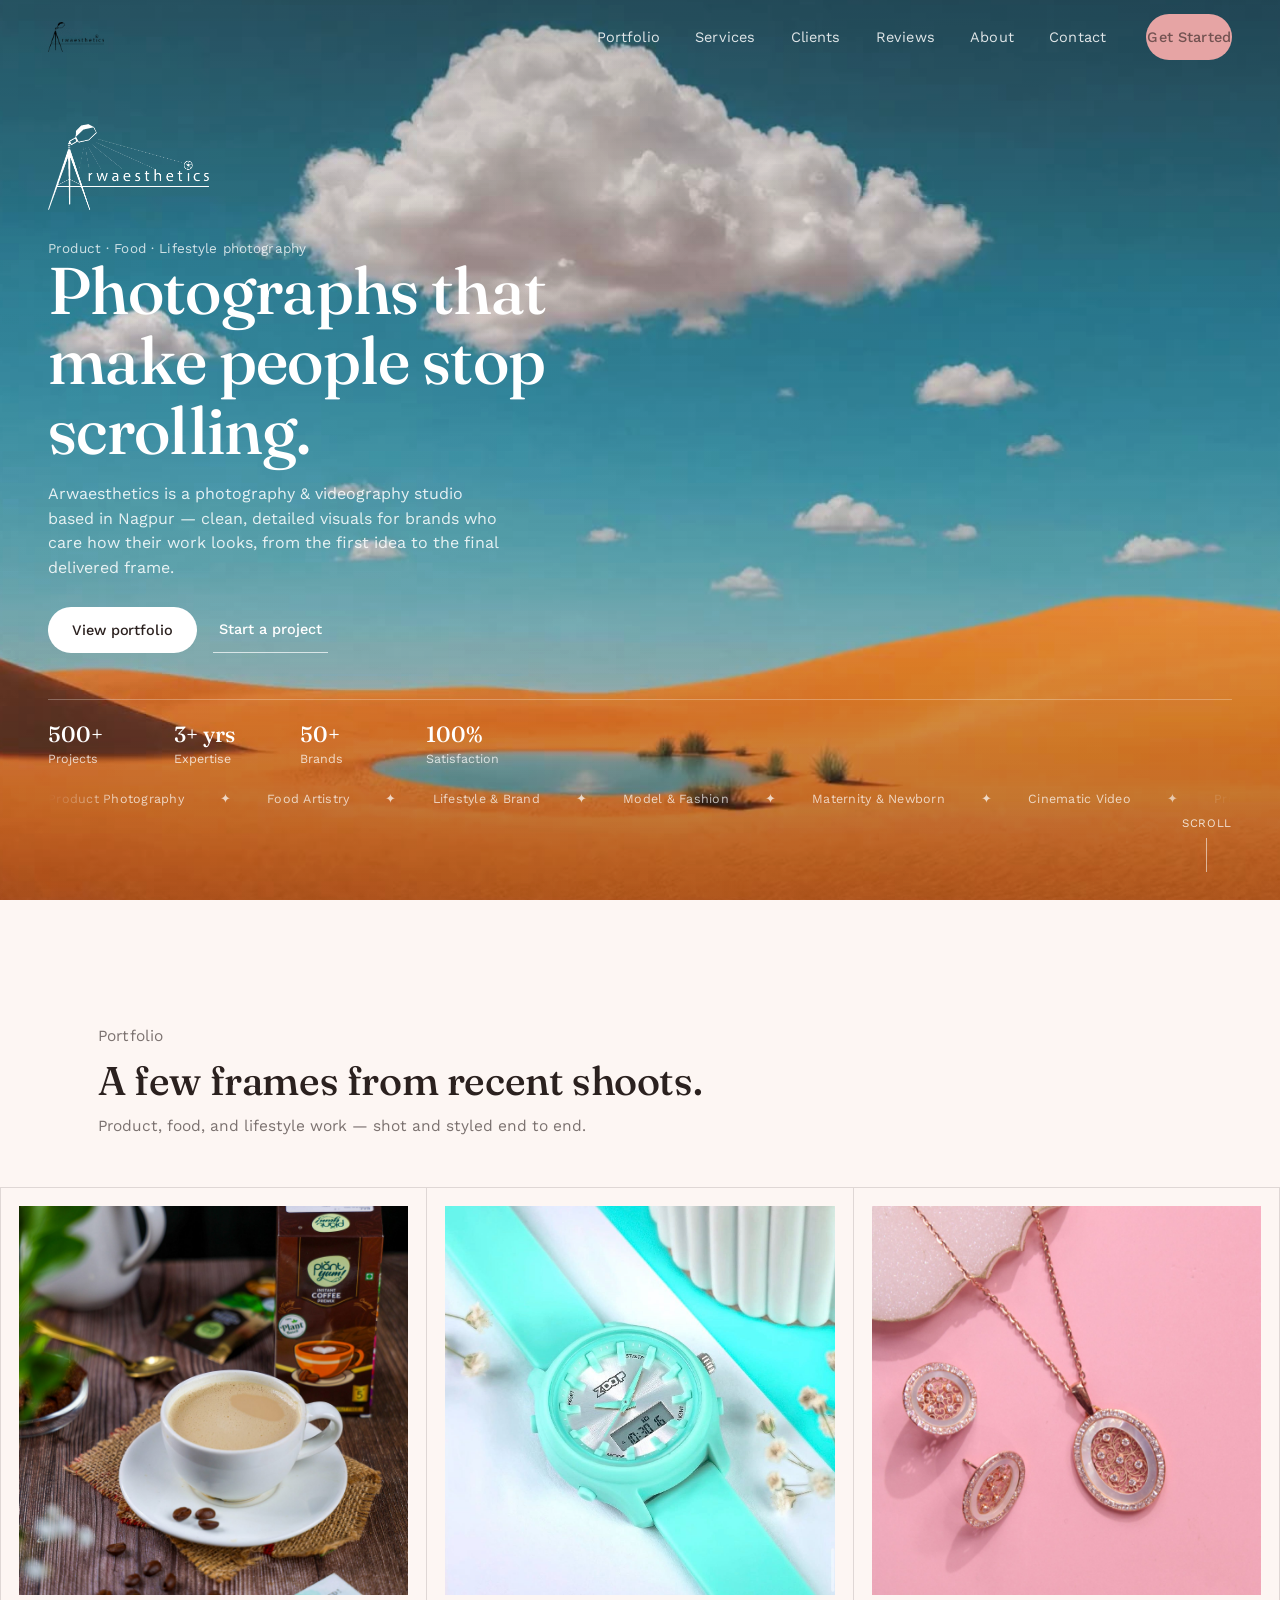
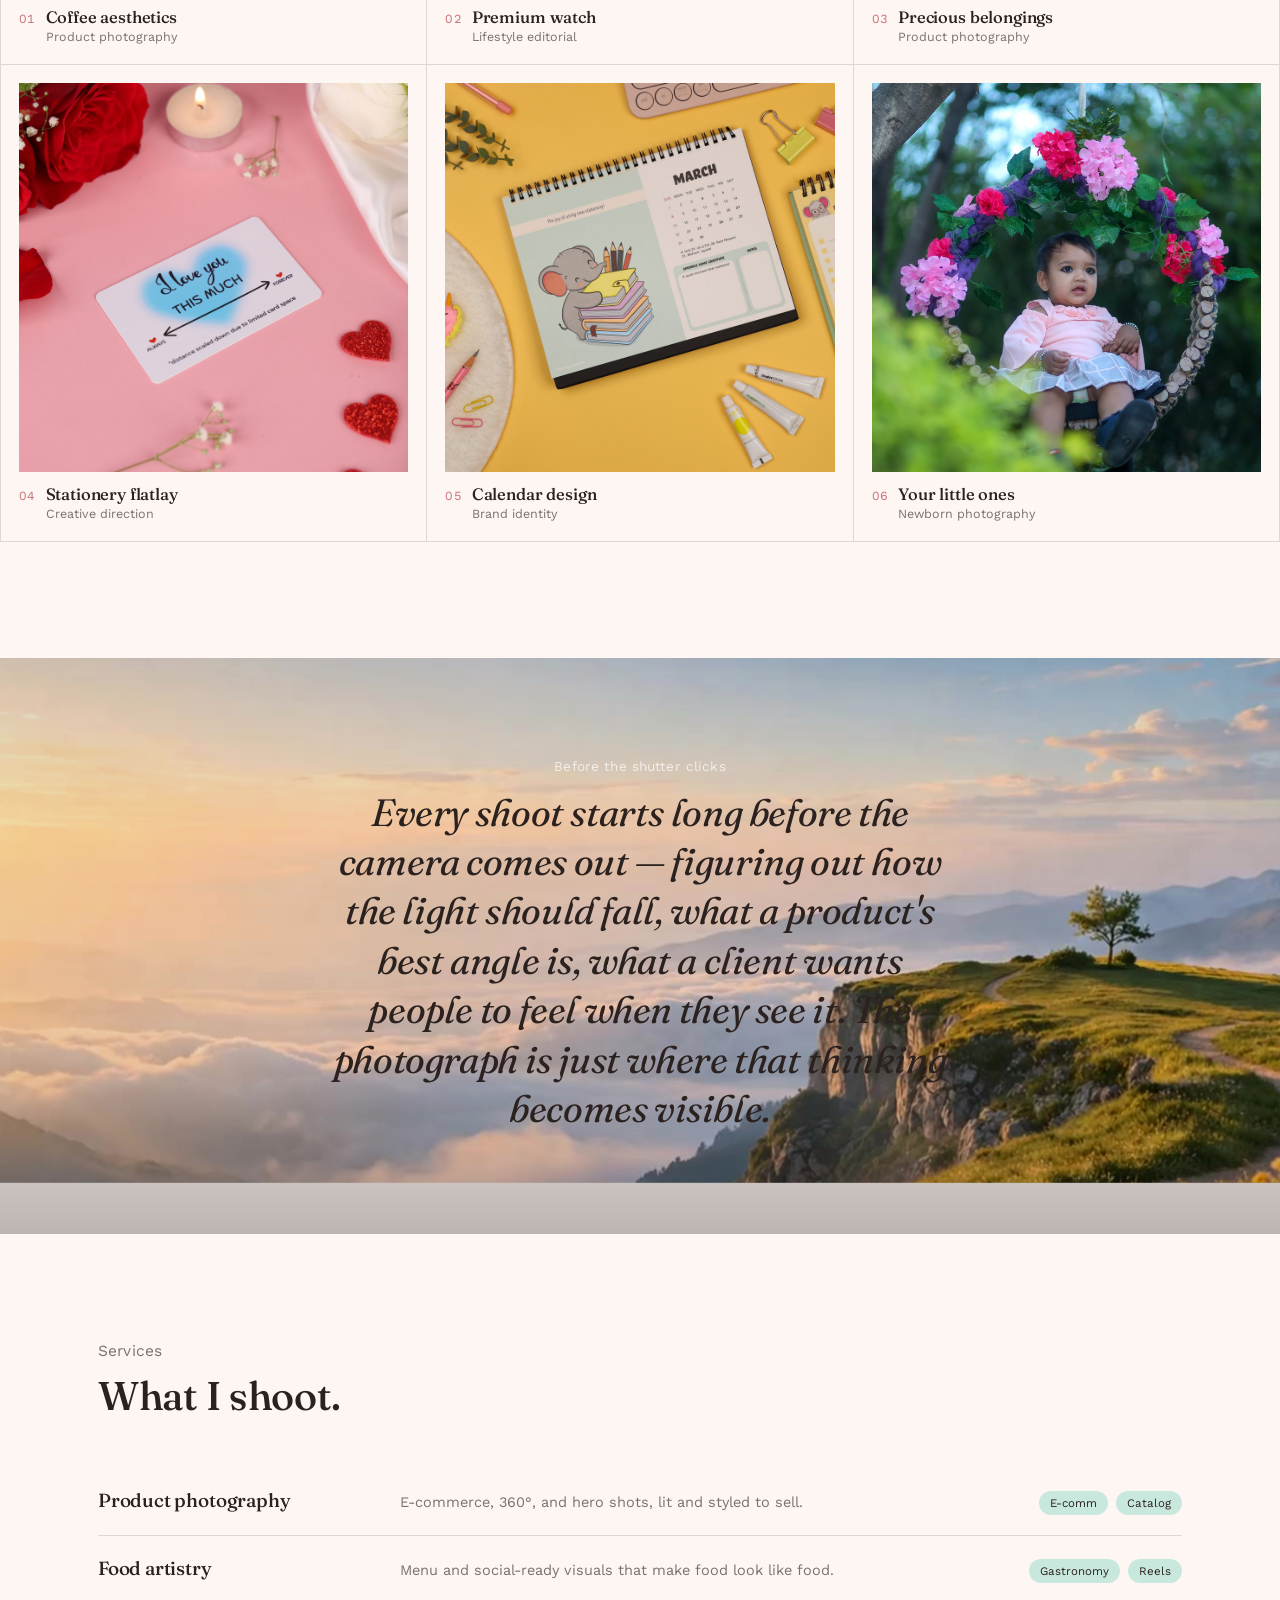
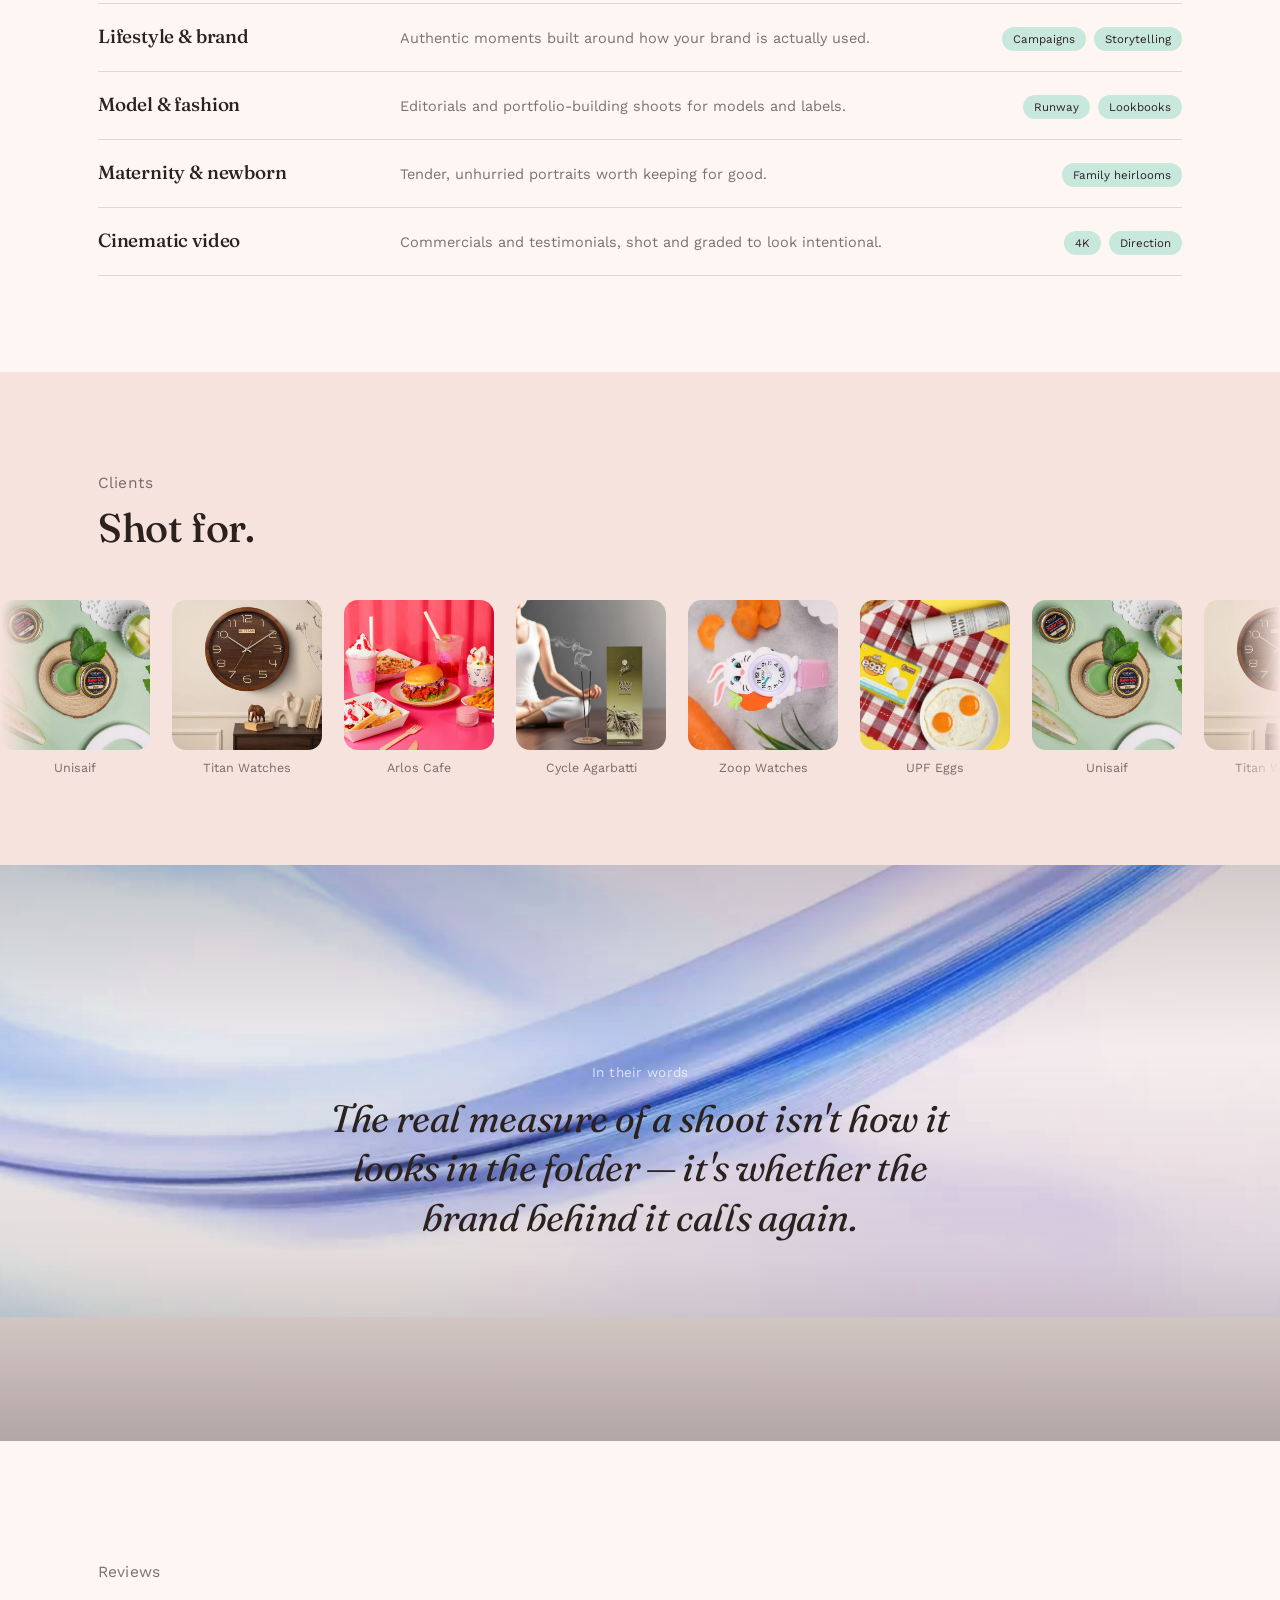
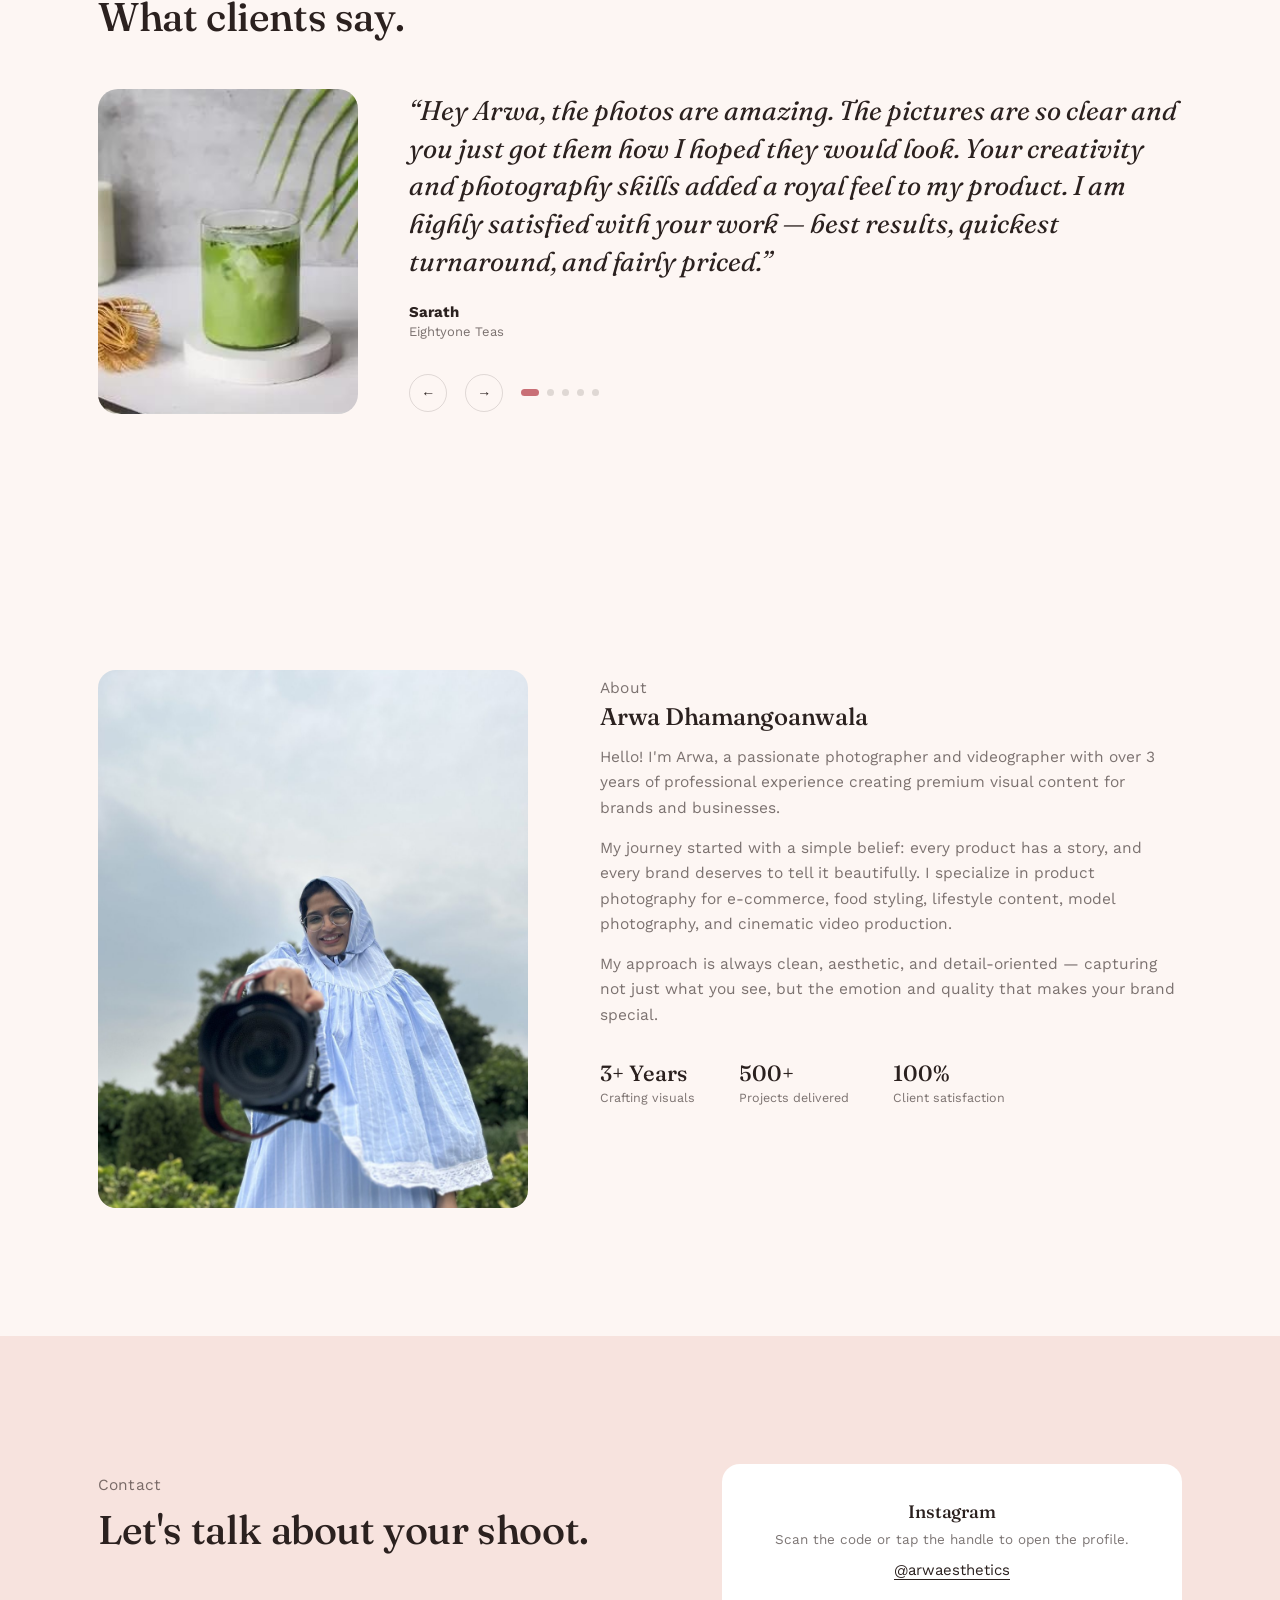
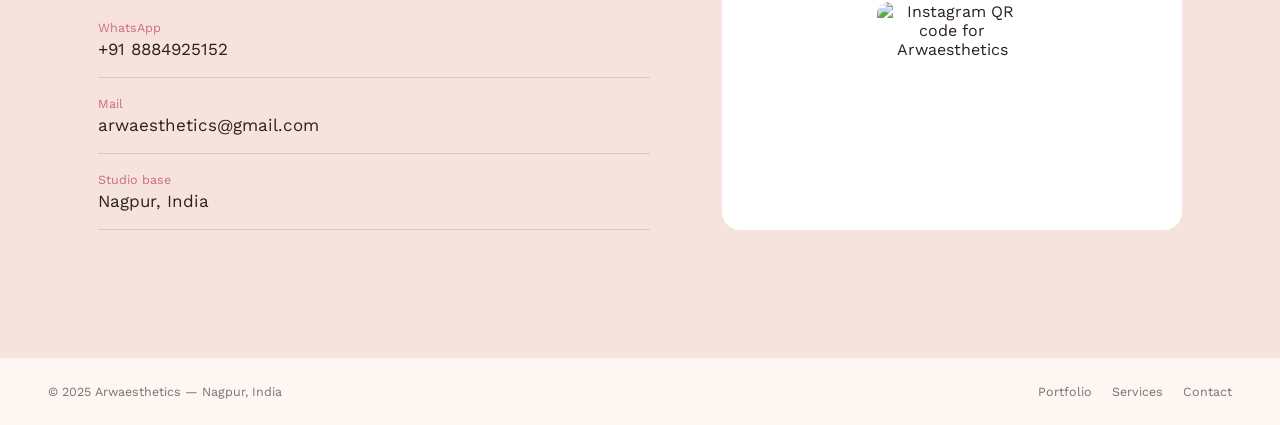
==== commit fdfad848: "text colour update" ====
--- a/index.html
+++ b/index.html
@@ -186,7 +186,7 @@
 .interlude{ min-height:64vh; display:flex; align-items:center; justify-content:center; text-align:center; }
 .interlude .cine-content{ max-width:720px; padding:60px clamp(20px,4vw,48px); }
 .interlude .eyebrow{ color:rgba(255,255,255,.72); }
-.interlude h2{ font-size:clamp(24px,3.6vw,38px); line-height:1.3; font-weight:400; font-style:italic; margin-top:14px; }
+.interlude h2{ color:var(--ink); font-size:clamp(24px,3.6vw,38px); line-height:1.3; font-weight:400; font-style:italic; margin-top:14px; }
 
 /* ---------- portfolio (contact sheet) ---------- */
 #portfolio{ padding:clamp(64px,9vw,120px) 0; }
